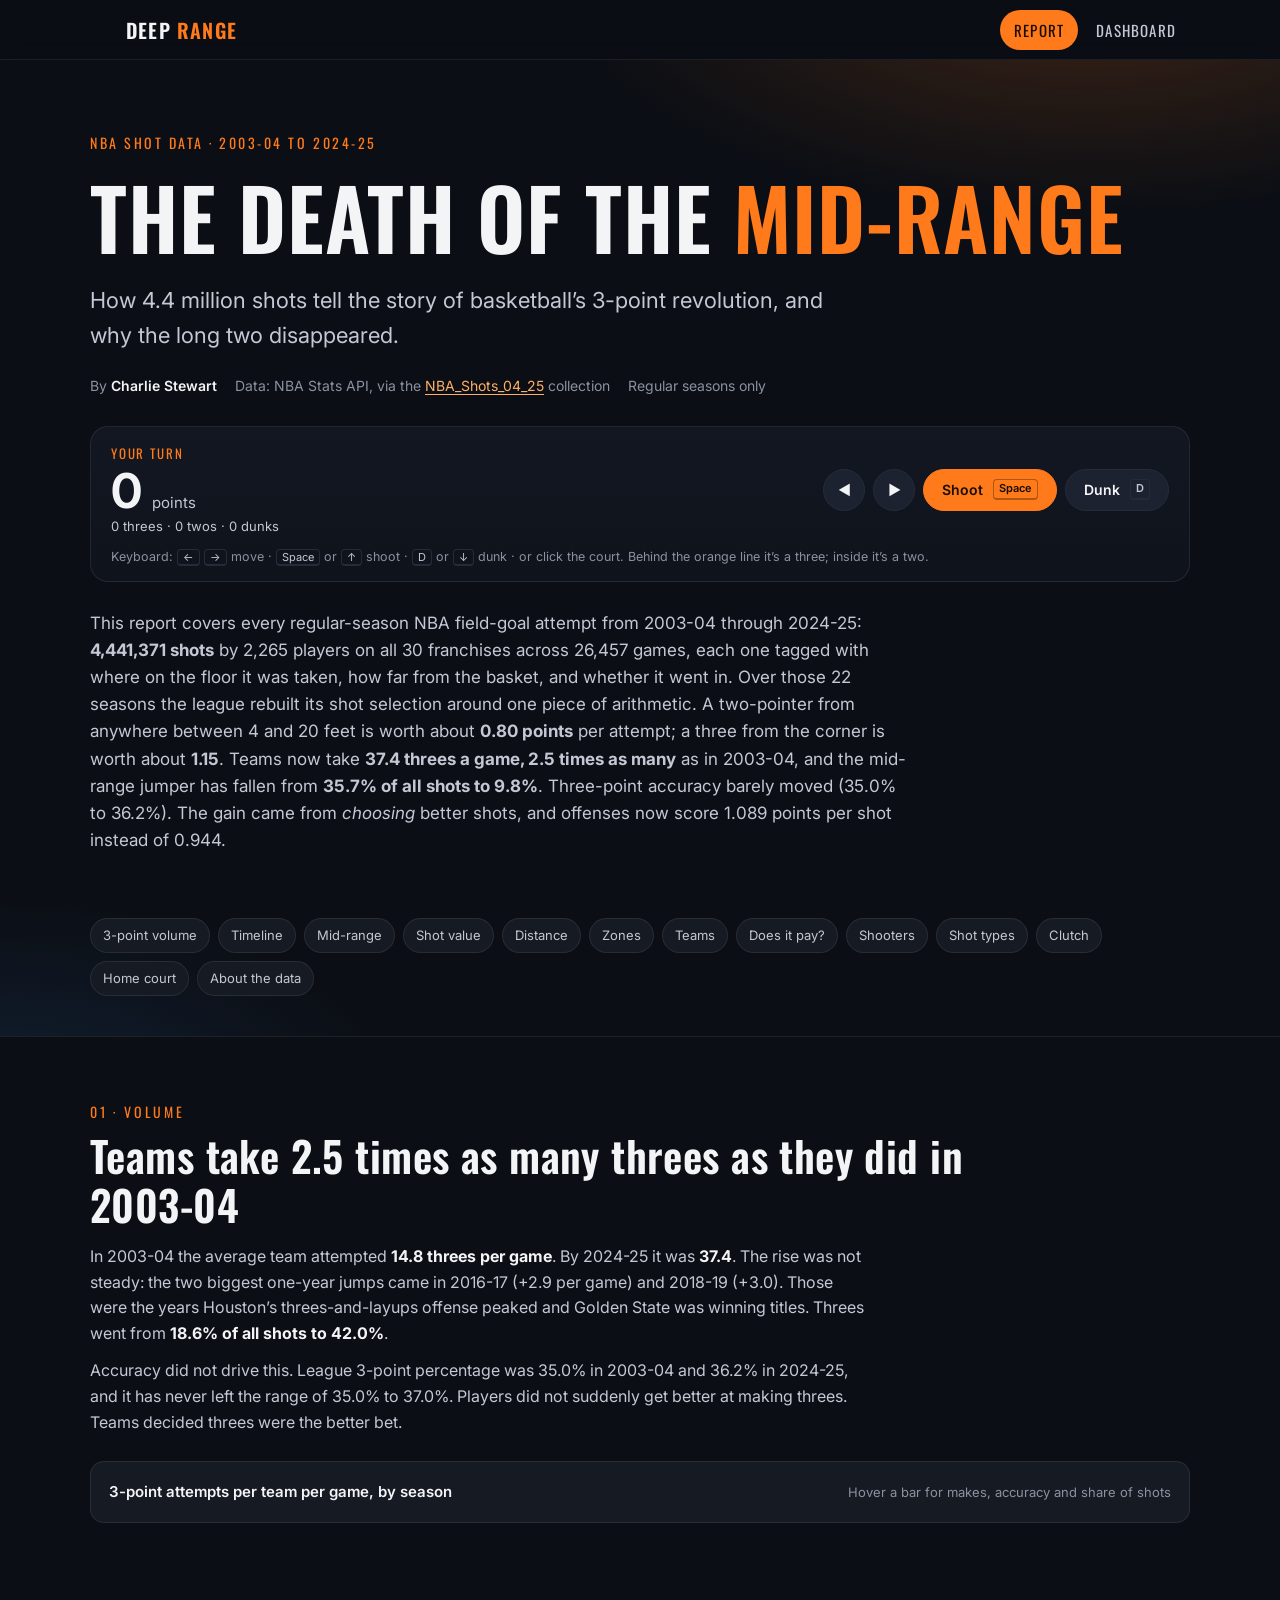
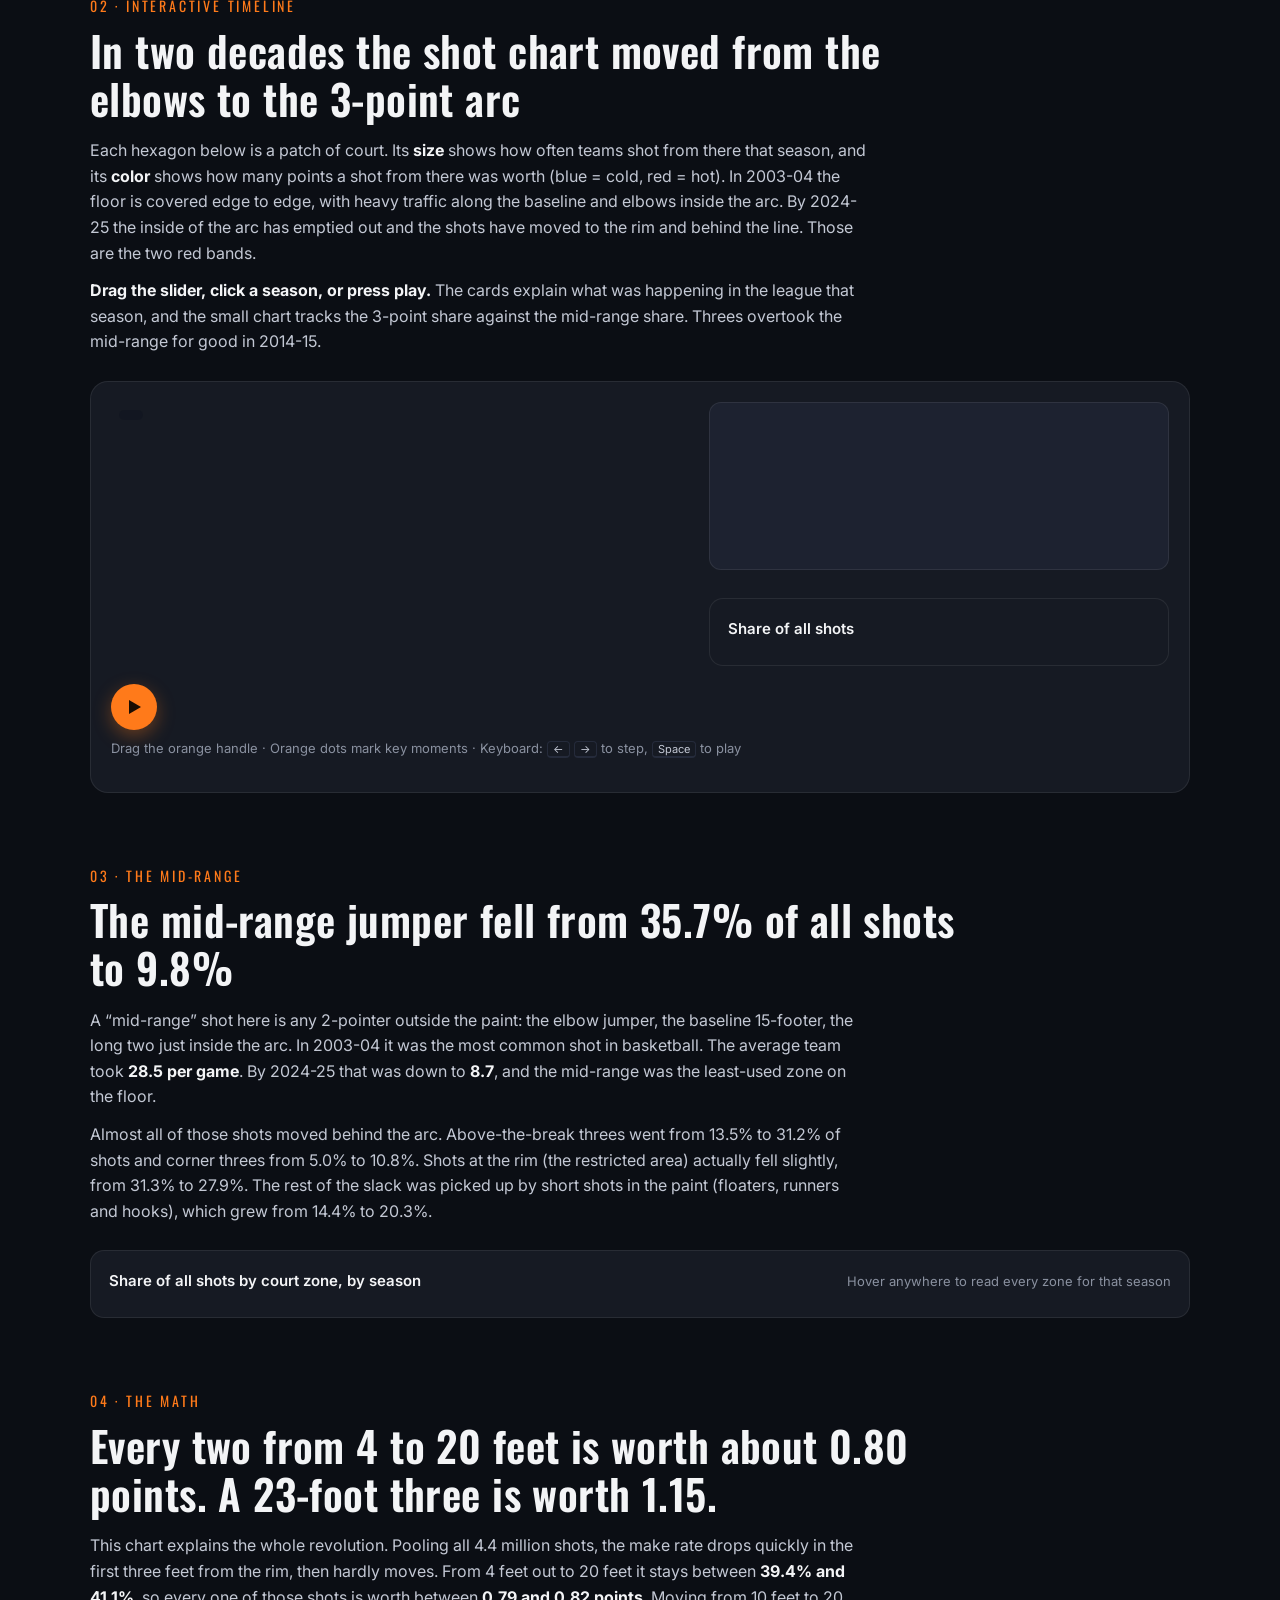
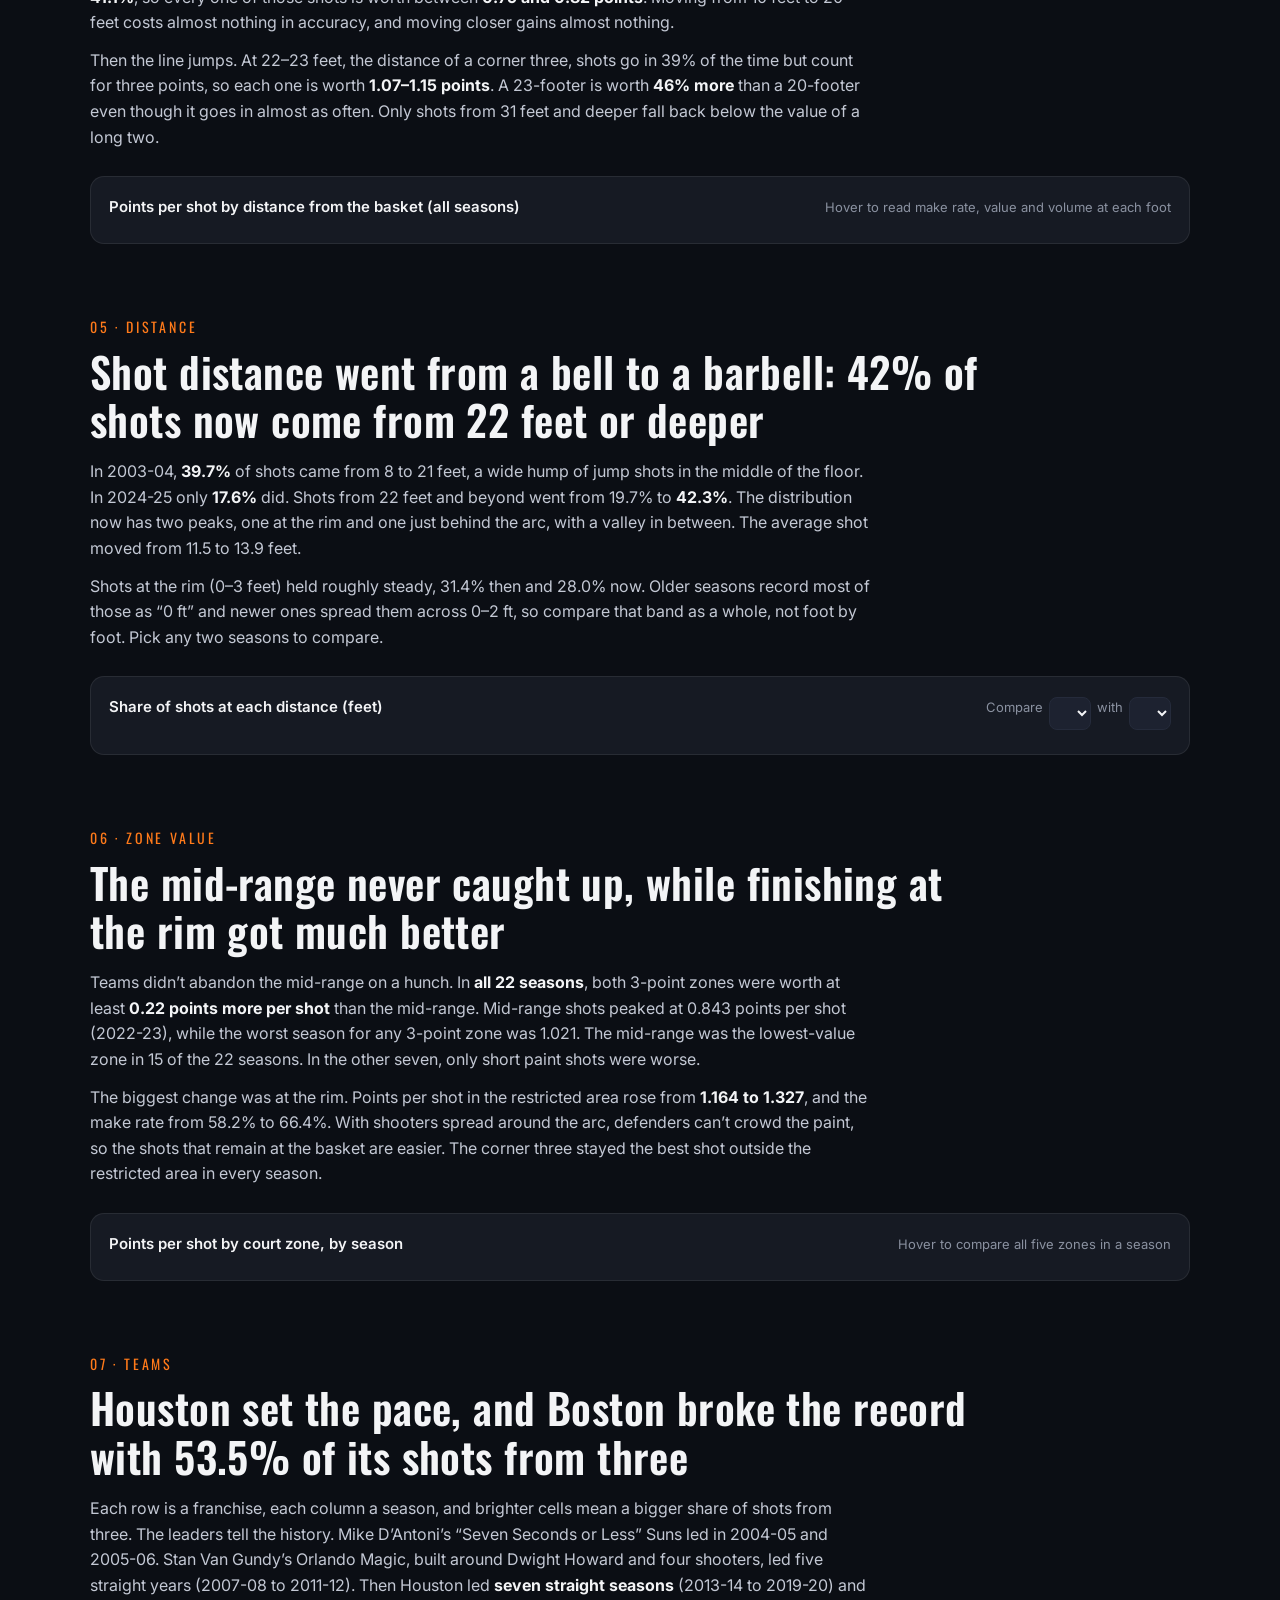
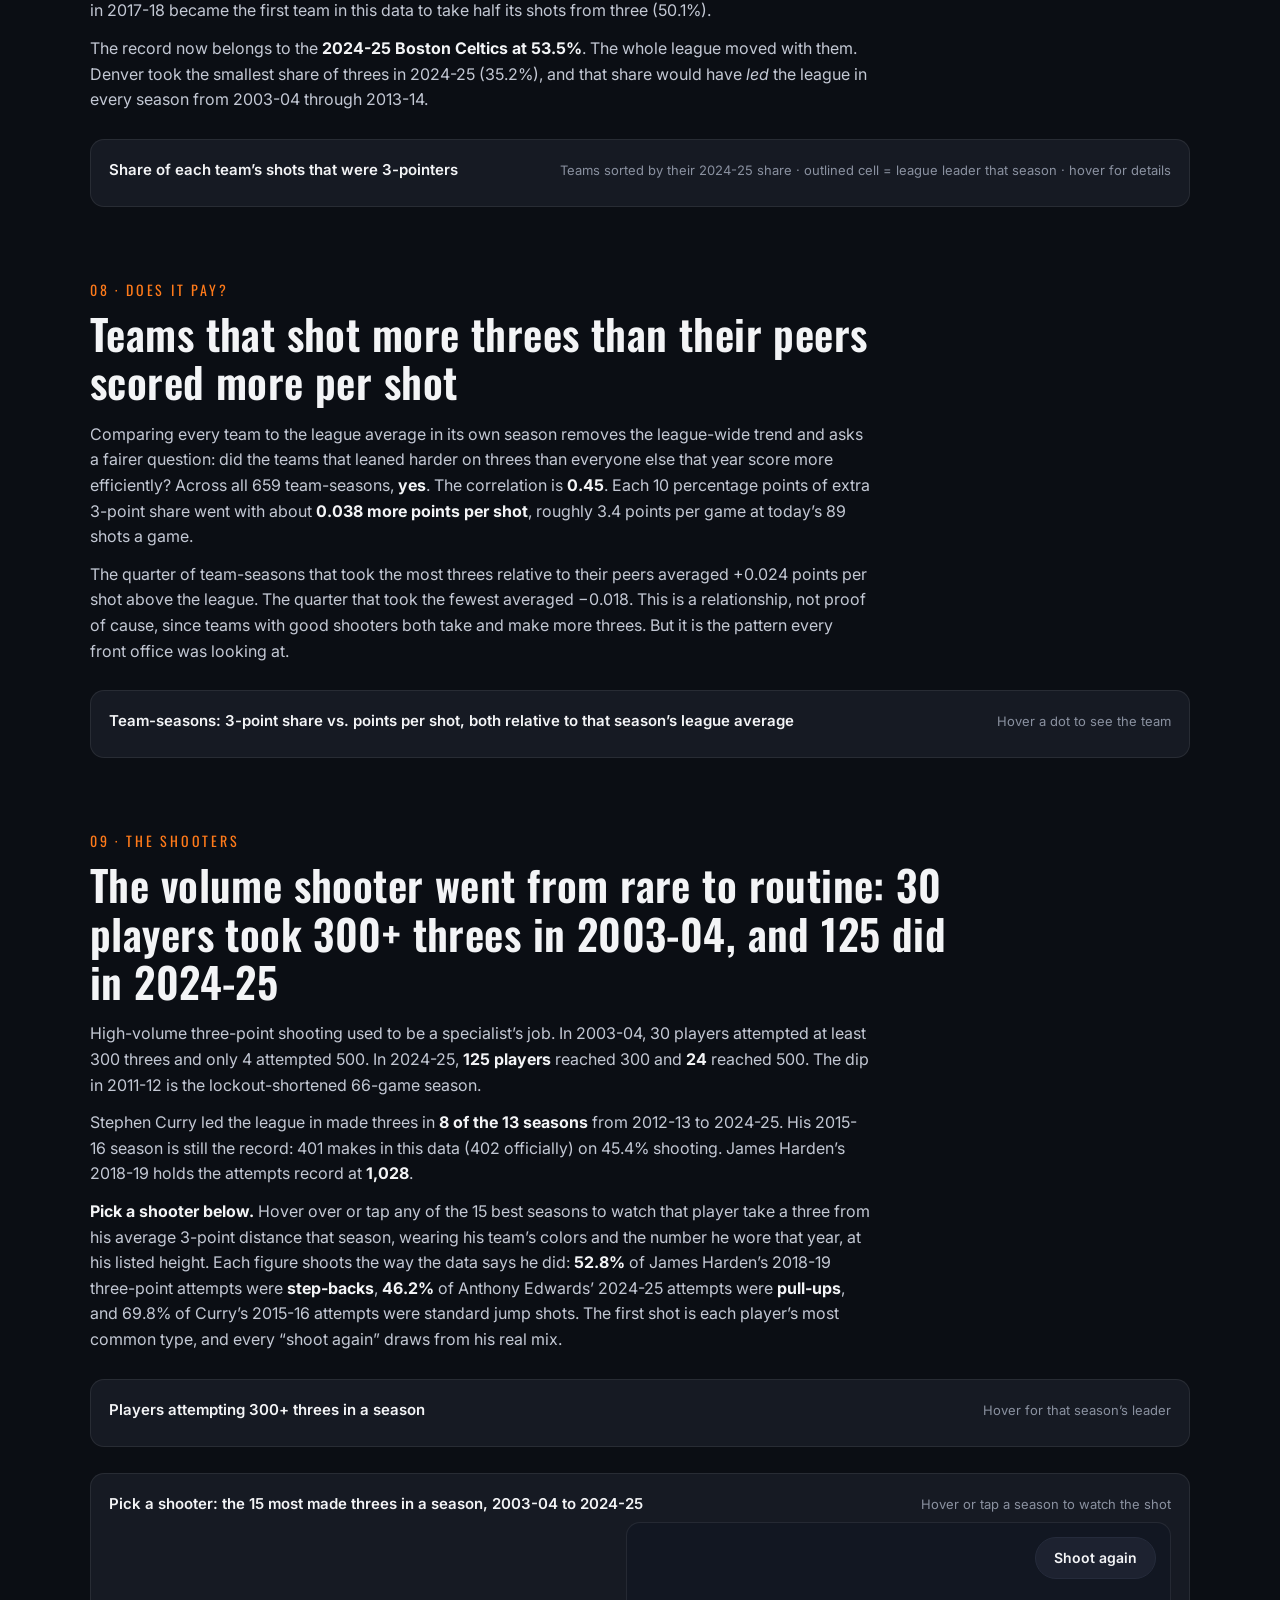
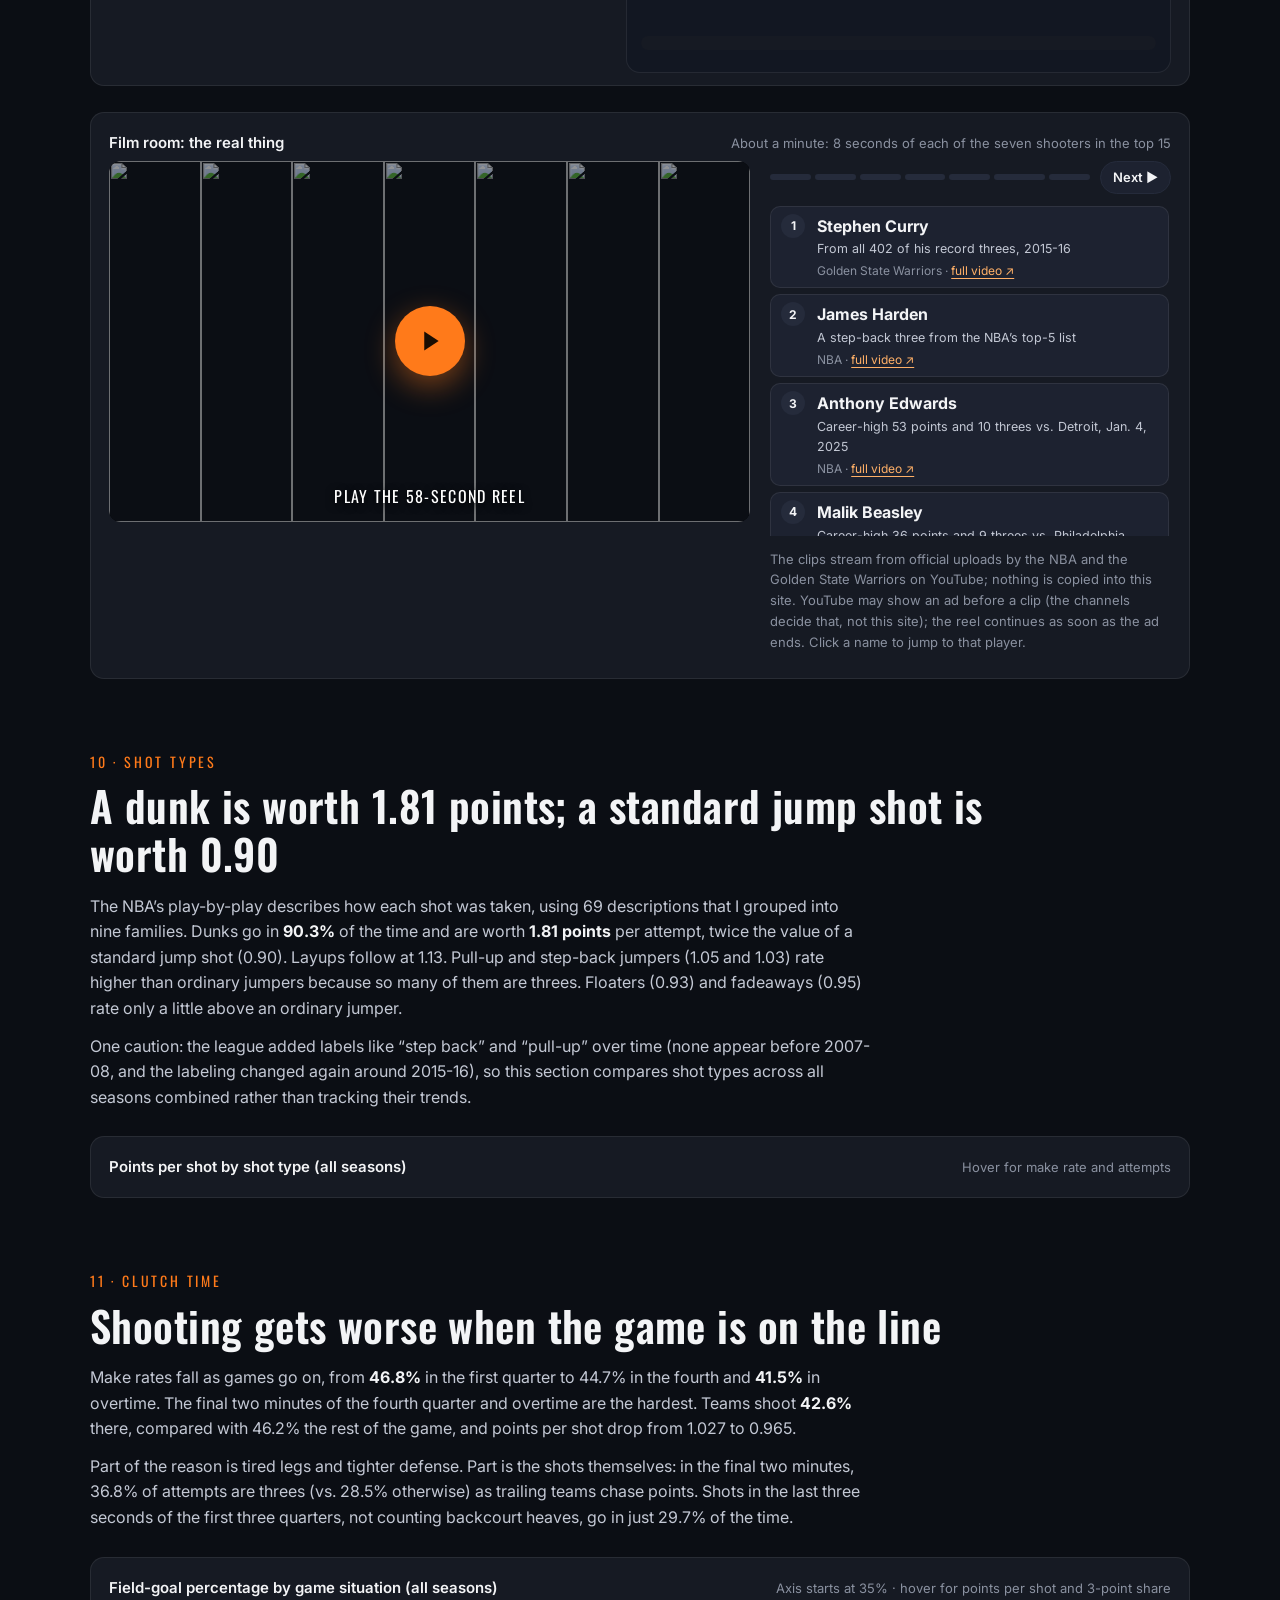
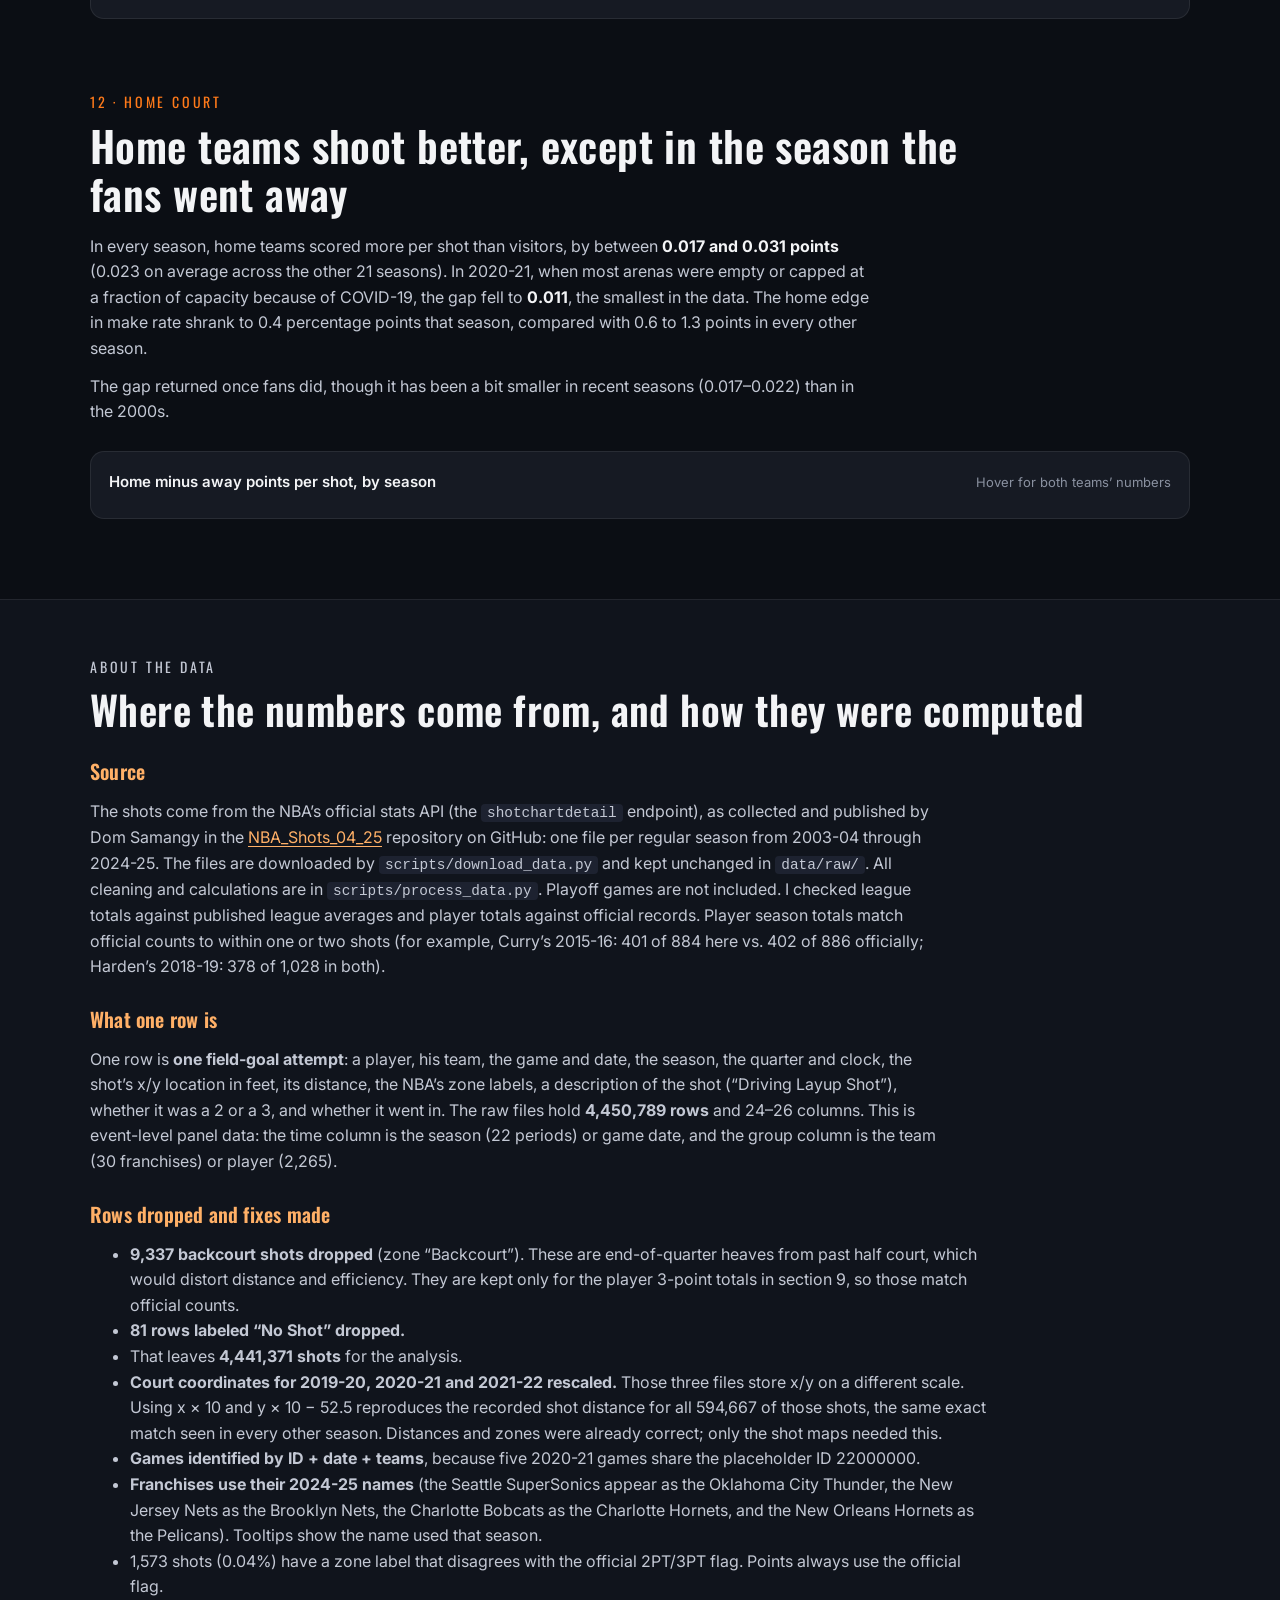
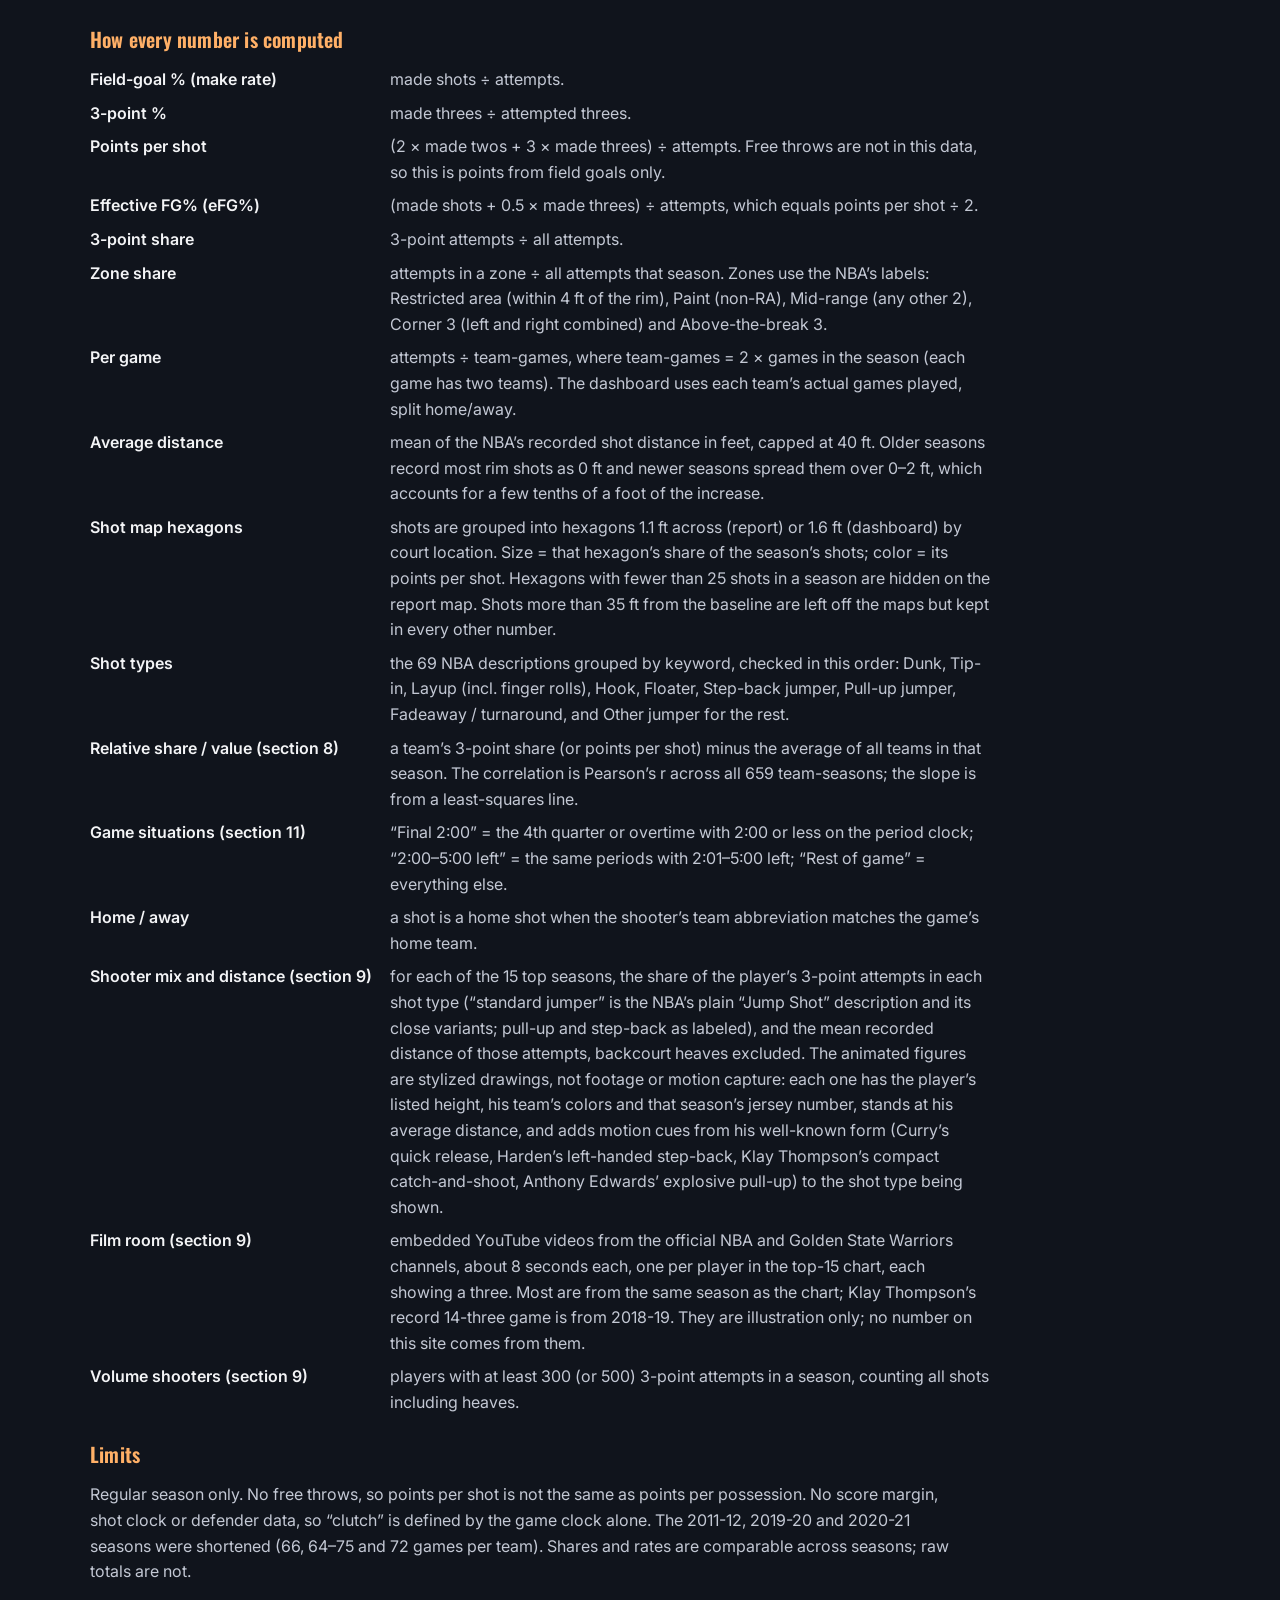
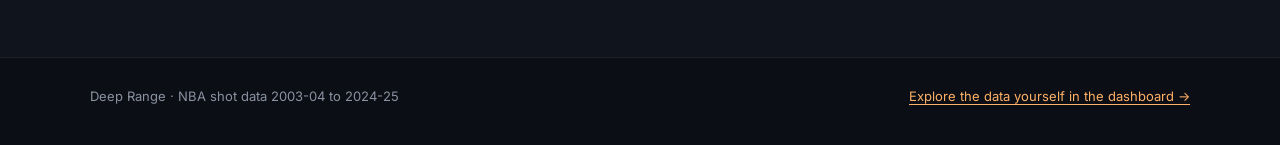
==== index.html @ c220c0b6 "Film room: real three-point clips for Paul George and Buddy Hield George: his game-winning three vs." ====
<!doctype html>
<html lang="en">
<head>
  <meta charset="utf-8">
  <meta name="viewport" content="width=device-width, initial-scale=1, viewport-fit=cover">
  <title>The Death of the Mid-Range · NBA Shot Data 2003–2025</title>
  <meta name="description" content="How 4.4 million NBA shots tell the story of the 3-point revolution and the disappearance of the mid-range jumper, 2003-04 to 2024-25.">
  <link rel="preconnect" href="https://fonts.googleapis.com">
  <link rel="preconnect" href="https://fonts.gstatic.com" crossorigin>
  <link href="https://fonts.googleapis.com/css2?family=Inter:wght@400;500;600;700&family=Oswald:wght@500;600&display=swap" rel="stylesheet">
  <link rel="icon" href="favicon.svg" type="image/svg+xml">
  <link rel="stylesheet" href="css/style.css?v=202610011712">
</head>
<body>

<nav class="nav" aria-label="Site">
  <div class="wrap">
    <a class="brand" href="index.html"><span class="brand-ball"></span><span class="brand-name">Deep <span>Range</span></span></a>
    <div class="nav-links">
      <a href="index.html" aria-current="page">Report</a>
      <a href="dashboard.html">Dashboard</a>
    </div>
  </div>
</nav>

<header class="hero">
  <div class="wrap">
    <p class="eyebrow">NBA shot data · 2003-04 to 2024-25</p>
    <h1>The death of the <em>mid-range</em></h1>
    <p class="dek">How 4.4 million shots tell the story of basketball’s 3-point revolution, and why the long two disappeared.</p>
    <div class="byline">
      <span>By <strong id="author">Charlie Stewart</strong></span>
      <span>Data: NBA Stats API, via the <a href="https://github.com/DomSamangy/NBA_Shots_04_25">NBA_Shots_04_25</a> collection</span>
      <span>Regular seasons only</span>
    </div>

    <div class="shootaround" id="shootaround">
      <div class="sa-bar">
        <div class="sa-score">
          <p class="sa-tag">Your turn</p>
          <div class="sa-count"><span id="sa-pts">0</span><small>points</small></div>
          <div class="sa-split" id="sa-split">0 threes · 0 twos · 0 dunks</div>
        </div>
        <div class="sa-where" aria-live="polite">
          <div class="sa-dist" id="sa-dist"></div>
          <div class="sa-odds" id="sa-odds"></div>
        </div>
        <div class="sa-controls">
          <button class="btn icon" id="sa-left" type="button" aria-label="Move away from the basket">&#9664;</button>
          <button class="btn icon" id="sa-right" type="button" aria-label="Move toward the basket">&#9654;</button>
          <button class="btn primary" id="sa-shoot" type="button">Shoot <span class="kbd">Space</span></button>
          <button class="btn" id="sa-dunk" type="button">Dunk <span class="kbd">D</span></button>
        </div>
      </div>
      <div class="sa-court" id="sa-court" role="button" tabindex="0" aria-label="Basketball court. Click to shoot. Arrow keys move the player, Space shoots, D dunks."></div>
      <p class="sa-hint">Keyboard: <span class="kbd">&larr;</span> <span class="kbd">&rarr;</span> move · <span class="kbd">Space</span> or <span class="kbd">&uarr;</span> shoot · <span class="kbd">D</span> or <span class="kbd">&darr;</span> dunk · or click the court. Behind the orange line it’s a three; inside it’s a two.</p>
    </div>

    <p class="summary">
      This report covers every regular-season NBA field-goal attempt from 2003-04 through 2024-25:
      <strong>4,441,371 shots</strong> by 2,265 players on all 30 franchises across 26,457 games, each one tagged with where on the floor
      it was taken, how far from the basket, and whether it went in. Over those 22 seasons the league rebuilt its shot selection around one
      piece of arithmetic. A two-pointer from anywhere between 4 and 20 feet is worth about <strong>0.80 points</strong> per attempt; a three from
      the corner is worth about <strong>1.15</strong>. Teams now take <strong>37.4 threes a game, 2.5 times as many</strong> as in 2003-04, and the
      mid-range jumper has fallen from <strong>35.7% of all shots to 9.8%</strong>. Three-point accuracy barely moved (35.0% to 36.2%).
      The gain came from <em>choosing</em> better shots, and offenses now score 1.089 points per shot instead of 0.944.
    </p>

    <div class="tiles" id="tiles" aria-label="Headline numbers"></div>

    <nav class="toc" aria-label="Sections">
      <a href="#s1">3-point volume</a><a href="#s2">Timeline</a><a href="#s3">Mid-range</a><a href="#s4">Shot value</a>
      <a href="#s5">Distance</a><a href="#s6">Zones</a><a href="#s7">Teams</a><a href="#s8">Does it pay?</a>
      <a href="#s9">Shooters</a><a href="#s10">Shot types</a><a href="#s11">Clutch</a><a href="#s12">Home court</a><a href="#data">About the data</a>
    </nav>
  </div>
</header>

<main>
  <!-- 1 ------------------------------------------------------------------>
  <section class="section" id="s1">
    <div class="wrap">
      <p class="section-num">01 · Volume</p>
      <h2>Teams take 2.5 times as many threes as they did in 2003-04</h2>
      <p class="lede">
        In 2003-04 the average team attempted <strong>14.8 threes per game</strong>. By 2024-25 it was <strong>37.4</strong>.
        The rise was not steady: the two biggest one-year jumps came in 2016-17 (+2.9 per game) and 2018-19 (+3.0). Those were the
        years Houston’s threes-and-layups offense peaked and Golden State was winning titles. Threes went from
        <strong>18.6% of all shots to 42.0%</strong>.
      </p>
      <p class="lede">
        Accuracy did not drive this. League 3-point percentage was 35.0% in 2003-04 and 36.2% in 2024-25, and it has never left the range of
        35.0% to 37.0%. Players did not suddenly get better at making threes. Teams decided threes were the better bet.
      </p>
      <div class="card">
        <div class="card-head"><span class="card-title">3-point attempts per team per game, by season</span><span class="card-sub">Hover a bar for makes, accuracy and share of shots</span></div>
        <div class="chart" id="c-volume"></div>
        <div id="t-volume"></div>
      </div>
    </div>
  </section>

  <!-- 2 ------------------------------------------------------------------>
  <section class="section" id="s2">
    <div class="wrap">
      <p class="section-num">02 · Interactive timeline</p>
      <h2>In two decades the shot chart moved from the elbows to the 3-point arc</h2>
      <p class="lede">
        Each hexagon below is a patch of court. Its <strong>size</strong> shows how often teams shot from there that season, and its
        <strong>color</strong> shows how many points a shot from there was worth (blue = cold, red = hot). In 2003-04 the floor is covered
        edge to edge, with heavy traffic along the baseline and elbows inside the arc. By 2024-25 the inside of the arc has emptied out
        and the shots have moved to the rim and behind the line. Those are the two red bands.
      </p>
      <p class="lede">
        <strong>Drag the slider, click a season, or press play.</strong> The cards explain what was happening in the league that season,
        and the small chart tracks the 3-point share against the mid-range share. Threes overtook the mid-range for good in 2014-15.
      </p>

      <div class="timeline" id="timeline">
        <div class="tl-top">
          <div class="tl-court">
            <div class="tl-season-big" id="tl-season"></div>
            <div id="tl-court"></div>
            <div class="legend" id="tl-legend"></div>
          </div>
          <div class="tl-story">
            <div class="tl-card" id="tl-card" aria-live="polite"></div>
            <div class="tl-stats" id="tl-stats"></div>
            <div class="card" style="margin-top:0">
              <div class="card-head"><span class="card-title">Share of all shots</span></div>
              <div class="legend" id="tl-mini-legend"></div>
              <div class="chart" id="tl-mini"></div>
            </div>
          </div>
        </div>
        <div class="tl-controls">
          <button class="play-btn" id="tl-play" aria-label="Play timeline">
            <svg width="18" height="18" viewBox="0 0 18 18" aria-hidden="true"><path id="tl-play-icon" d="M4 2l12 7-12 7z" fill="currentColor"/></svg>
          </button>
          <div class="tl-track" id="tl-track" role="slider" tabindex="0" aria-label="Season" aria-valuemin="0" aria-valuemax="21"></div>
        </div>
        <p class="tl-hint">Drag the orange handle · Orange dots mark key moments · Keyboard: <span class="kbd">←</span> <span class="kbd">→</span> to step, <span class="kbd">Space</span> to play</p>
        <div id="t-timeline"></div>
      </div>
    </div>
  </section>

  <!-- 3 ------------------------------------------------------------------>
  <section class="section" id="s3">
    <div class="wrap">
      <p class="section-num">03 · The mid-range</p>
      <h2>The mid-range jumper fell from 35.7% of all shots to 9.8%</h2>
      <p class="lede">
        A “mid-range” shot here is any 2-pointer outside the paint: the elbow jumper, the baseline 15-footer, the long two just inside the arc.
        In 2003-04 it was the most common shot in basketball. The average team took <strong>28.5 per game</strong>. By 2024-25 that was
        down to <strong>8.7</strong>, and the mid-range was the least-used zone on the floor.
      </p>
      <p class="lede">
        Almost all of those shots moved behind the arc. Above-the-break threes went from 13.5% to 31.2% of shots and corner threes from
        5.0% to 10.8%. Shots at the rim (the restricted area) actually fell slightly, from 31.3% to 27.9%. The rest of the slack was picked
        up by short shots in the paint (floaters, runners and hooks), which grew from 14.4% to 20.3%.
      </p>
      <div class="card">
        <div class="card-head"><span class="card-title">Share of all shots by court zone, by season</span><span class="card-sub">Hover anywhere to read every zone for that season</span></div>
        <div class="legend" id="l-zones"></div>
        <div class="chart" id="c-zones"></div>
        <div id="t-zones"></div>
      </div>
    </div>
  </section>

  <!-- 4 ------------------------------------------------------------------>
  <section class="section" id="s4">
    <div class="wrap">
      <p class="section-num">04 · The math</p>
      <h2>Every two from 4 to 20 feet is worth about 0.80 points. A 23-foot three is worth 1.15.</h2>
      <p class="lede">
        This chart explains the whole revolution. Pooling all 4.4 million shots, the make rate drops quickly in the first three feet from the rim,
        then hardly moves. From 4 feet out to 20 feet it stays between <strong>39.4% and 41.1%</strong>, so every one of those shots is
        worth between <strong>0.79 and 0.82 points</strong>. Moving from 10 feet to 20 feet costs almost nothing in accuracy, and moving
        closer gains almost nothing.
      </p>
      <p class="lede">
        Then the line jumps. At 22–23 feet, the distance of a corner three, shots go in 39% of the time but count for three points, so
        each one is worth <strong>1.07–1.15 points</strong>. A 23-footer is worth <strong>46% more</strong> than a 20-footer even though it goes
        in almost as often. Only shots from 31 feet and deeper fall back below the value of a long two.
      </p>
      <div class="card">
        <div class="card-head"><span class="card-title">Points per shot by distance from the basket (all seasons)</span><span class="card-sub">Hover to read make rate, value and volume at each foot</span></div>
        <div class="legend" id="l-dist"></div>
        <div class="chart" id="c-dist"></div>
        <div id="t-dist"></div>
      </div>
    </div>
  </section>

  <!-- 5 ------------------------------------------------------------------>
  <section class="section" id="s5">
    <div class="wrap">
      <p class="section-num">05 · Distance</p>
      <h2>Shot distance went from a bell to a barbell: 42% of shots now come from 22 feet or deeper</h2>
      <p class="lede">
        In 2003-04, <strong>39.7%</strong> of shots came from 8 to 21 feet, a wide hump of jump shots in the middle of the floor. In 2024-25
        only <strong>17.6%</strong> did. Shots from 22 feet and beyond went from 19.7% to <strong>42.3%</strong>. The distribution now has
        two peaks, one at the rim and one just behind the arc, with a valley in between. The average shot moved from 11.5 to 13.9 feet.
      </p>
      <p class="lede">
        Shots at the rim (0–3 feet) held roughly steady, 31.4% then and 28.0% now. Older seasons record most of those as “0 ft”
        and newer ones spread them across 0–2 ft, so compare that band as a whole, not foot by foot. Pick any two seasons to compare.
      </p>
      <div class="card">
        <div class="card-head">
          <span class="card-title">Share of shots at each distance (feet)</span>
          <span class="chips">
            <label class="card-sub" for="h-a">Compare</label>
            <select class="select" id="h-a" aria-label="First season"></select>
            <label class="card-sub" for="h-b">with</label>
            <select class="select" id="h-b" aria-label="Second season"></select>
          </span>
        </div>
        <div class="legend" id="l-hist"></div>
        <div class="chart" id="c-hist"></div>
        <div id="t-hist"></div>
      </div>
    </div>
  </section>

  <!-- 6 ------------------------------------------------------------------>
  <section class="section" id="s6">
    <div class="wrap">
      <p class="section-num">06 · Zone value</p>
      <h2>The mid-range never caught up, while finishing at the rim got much better</h2>
      <p class="lede">
        Teams didn’t abandon the mid-range on a hunch. In <strong>all 22 seasons</strong>, both 3-point zones were worth at least
        <strong>0.22 points more per shot</strong> than the mid-range. Mid-range shots peaked at 0.843 points per shot (2022-23), while
        the worst season for any 3-point zone was 1.021. The mid-range was the lowest-value zone in 15 of the 22 seasons. In the other
        seven, only short paint shots were worse.
      </p>
      <p class="lede">
        The biggest change was at the rim. Points per shot in the restricted area rose from <strong>1.164 to 1.327</strong>, and the make
        rate from 58.2% to 66.4%. With shooters spread around the arc, defenders can’t crowd the paint, so the shots that remain at the
        basket are easier. The corner three stayed the best shot outside the restricted area in every season.
      </p>
      <div class="card">
        <div class="card-head"><span class="card-title">Points per shot by court zone, by season</span><span class="card-sub">Hover to compare all five zones in a season</span></div>
        <div class="legend" id="l-zpps"></div>
        <div class="chart" id="c-zpps"></div>
        <div id="t-zpps"></div>
      </div>
    </div>
  </section>

  <!-- 7 ------------------------------------------------------------------>
  <section class="section" id="s7">
    <div class="wrap">
      <p class="section-num">07 · Teams</p>
      <h2>Houston set the pace, and Boston broke the record with 53.5% of its shots from three</h2>
      <p class="lede">
        Each row is a franchise, each column a season, and brighter cells mean a bigger share of shots from three. The leaders tell the history.
        Mike D’Antoni’s “Seven Seconds or Less” Suns led in 2004-05 and 2005-06. Stan Van Gundy’s Orlando Magic, built around Dwight Howard
        and four shooters, led five straight years (2007-08 to 2011-12). Then Houston led <strong>seven straight seasons</strong> (2013-14 to
        2019-20) and in 2017-18 became the first team in this data to take half its shots from three (50.1%).
      </p>
      <p class="lede">
        The record now belongs to the <strong>2024-25 Boston Celtics at 53.5%</strong>. The whole league moved with them. Denver took the
        smallest share of threes in 2024-25 (35.2%), and that share would have <em>led</em> the league in every season from 2003-04 through 2013-14.
      </p>
      <div class="card">
        <div class="card-head"><span class="card-title">Share of each team’s shots that were 3-pointers</span><span class="card-sub">Teams sorted by their 2024-25 share · outlined cell = league leader that season · hover for details</span></div>
        <div class="legend" id="l-heat"></div>
        <div class="chart" id="c-heat"></div>
        <div id="t-heat"></div>
      </div>
    </div>
  </section>

  <!-- 8 ------------------------------------------------------------------>
  <section class="section" id="s8">
    <div class="wrap">
      <p class="section-num">08 · Does it pay?</p>
      <h2>Teams that shot more threes than their peers scored more per shot</h2>
      <p class="lede">
        Comparing every team to the league average in its own season removes the league-wide trend and asks a fairer question: did the
        teams that leaned harder on threes than everyone else that year score more efficiently? Across all 659 team-seasons,
        <strong>yes</strong>. The correlation is <strong>0.45</strong>. Each 10 percentage points of extra 3-point share went with about
        <strong>0.038 more points per shot</strong>, roughly 3.4 points per game at today’s 89 shots a game.
      </p>
      <p class="lede">
        The quarter of team-seasons that took the most threes relative to their peers averaged +0.024 points per shot above the league. The
        quarter that took the fewest averaged −0.018. This is a relationship, not proof of cause, since teams with good shooters both take
        and make more threes. But it is the pattern every front office was looking at.
      </p>
      <div class="card">
        <div class="card-head"><span class="card-title">Team-seasons: 3-point share vs. points per shot, both relative to that season’s league average</span><span class="card-sub">Hover a dot to see the team</span></div>
        <div class="legend" id="l-scatter"></div>
        <div class="chart" id="c-scatter"></div>
        <div id="t-scatter"></div>
      </div>
    </div>
  </section>

  <!-- 9 ------------------------------------------------------------------>
  <section class="section" id="s9">
    <div class="wrap">
      <p class="section-num">09 · The shooters</p>
      <h2>The volume shooter went from rare to routine: 30 players took 300+ threes in 2003-04, and 125 did in 2024-25</h2>
      <p class="lede">
        High-volume three-point shooting used to be a specialist’s job. In 2003-04, 30 players attempted at least 300 threes and only
        4 attempted 500. In 2024-25, <strong>125 players</strong> reached 300 and <strong>24</strong> reached 500. The dip in 2011-12 is the
        lockout-shortened 66-game season.
      </p>
      <p class="lede">
        Stephen Curry led the league in made threes in <strong>8 of the 13 seasons</strong> from 2012-13 to 2024-25. His 2015-16 season is still
        the record: 401 makes in this data (402 officially) on 45.4% shooting. James Harden’s 2018-19 holds the attempts record at
        <strong>1,028</strong>.
      </p>
      <p class="lede">
        <strong>Pick a shooter below.</strong> Hover over or tap any of the 15 best seasons to watch that player take a three from his
        average 3-point distance that season, wearing his team’s colors and the number he wore that year, at his listed height. Each
        figure shoots the way the data says he did: <strong>52.8%</strong> of James Harden’s
        2018-19 three-point attempts were <strong>step-backs</strong>, <strong>46.2%</strong> of Anthony Edwards’ 2024-25 attempts were
        <strong>pull-ups</strong>, and 69.8% of Curry’s 2015-16 attempts were standard jump shots. The first shot is each player’s most common
        type, and every “shoot again” draws from his real mix.
      </p>
      <div class="card">
        <div class="card-head"><span class="card-title">Players attempting 300+ threes in a season</span><span class="card-sub">Hover for that season’s leader</span></div>
        <div class="legend" id="l-vol"></div>
        <div class="chart" id="c-vol"></div>
        <div id="t-vol"></div>
      </div>
      <div class="card">
        <div class="card-head"><span class="card-title">Pick a shooter: the 15 most made threes in a season, 2003-04 to 2024-25</span><span class="card-sub">Hover or tap a season to watch the shot</span></div>
        <div class="shooter-grid">
          <div class="chart" id="c-top"></div>
          <div class="stage">
            <div class="stage-head">
              <div class="jersey-card" id="st-jersey" aria-hidden="true"></div>
              <div class="stage-id">
                <div class="stage-name" id="st-name"></div>
                <div class="stage-sub" id="st-sub"></div>
                <div class="stage-cue" id="st-cue"></div>
              </div>
              <button class="btn" id="st-again" type="button">Shoot again</button>
            </div>
            <div class="stage-court" id="st-court" role="button" tabindex="0" aria-label="Shoot again"></div>
            <div class="stage-stats" id="st-stats"></div>
            <div class="stage-mix">
              <div class="stage-shot" id="st-shot" aria-live="polite"></div>
              <div class="mixbar" id="st-mix"></div>
              <div class="legend" id="st-mix-legend"></div>
            </div>
          </div>
        </div>
        <div id="t-top"></div>
      </div>
      <div class="card film">
        <div class="card-head"><span class="card-title">Film room: the real thing</span><span class="card-sub">About a minute: 8 seconds of each of the seven shooters in the top 15</span></div>
        <div class="film-grid">
          <div class="film-frame" id="film-frame">
            <button class="film-start" id="film-start" type="button" aria-label="Play the 30-second reel"></button>
            <button class="btn film-replay" id="film-replay" type="button">↻ Replay the reel</button>
          </div>
          <div class="film-side">
            <div class="film-top"><div class="film-bars" id="film-bars" aria-hidden="true"></div><button class="btn film-next" id="film-next" type="button">Next ▶</button></div>
            <ol class="film-list" id="film-list"></ol>
            <p class="card-sub">The clips stream from official uploads by the NBA and the Golden State Warriors on YouTube; nothing is
              copied into this site. YouTube may show an ad before a clip (the channels decide that, not this site); the reel continues as soon as the ad ends. Click a name to jump to that player.</p>
          </div>
        </div>
      </div>
    </div>
  </section>

  <!-- 10 ------------------------------------------------------------------>
  <section class="section" id="s10">
    <div class="wrap">
      <p class="section-num">10 · Shot types</p>
      <h2>A dunk is worth 1.81 points; a standard jump shot is worth 0.90</h2>
      <p class="lede">
        The NBA’s play-by-play describes how each shot was taken, using 69 descriptions that I grouped into nine families. Dunks go in
        <strong>90.3%</strong> of the time and are worth <strong>1.81 points</strong> per attempt, twice the value of a standard jump shot
        (0.90). Layups follow at 1.13. Pull-up and step-back jumpers (1.05 and 1.03) rate higher than ordinary jumpers because so many of them
        are threes. Floaters (0.93) and fadeaways (0.95) rate only a little above an ordinary jumper.
      </p>
      <p class="lede">
        One caution: the league added labels like “step back” and “pull-up” over time (none appear before 2007-08, and the labeling changed
        again around 2015-16), so this section compares shot types across all seasons combined rather than tracking their trends.
      </p>
      <div class="card">
        <div class="card-head"><span class="card-title">Points per shot by shot type (all seasons)</span><span class="card-sub">Hover for make rate and attempts</span></div>
        <div class="chart" id="c-action"></div>
        <div id="t-action"></div>
      </div>
    </div>
  </section>

  <!-- 11 ------------------------------------------------------------------>
  <section class="section" id="s11">
    <div class="wrap">
      <p class="section-num">11 · Clutch time</p>
      <h2>Shooting gets worse when the game is on the line</h2>
      <p class="lede">
        Make rates fall as games go on, from <strong>46.8%</strong> in the first quarter to 44.7% in the fourth and <strong>41.5%</strong> in
        overtime. The final two minutes of the fourth quarter and overtime are the hardest. Teams shoot <strong>42.6%</strong> there,
        compared with 46.2% the rest of the game, and points per shot drop from 1.027 to 0.965.
      </p>
      <p class="lede">
        Part of the reason is tired legs and tighter defense. Part is the shots themselves: in the final two minutes, 36.8% of attempts are
        threes (vs. 28.5% otherwise) as trailing teams chase points. Shots in the last three seconds of the first three quarters, not counting
        backcourt heaves, go in just 29.7% of the time.
      </p>
      <div class="card">
        <div class="card-head"><span class="card-title">Field-goal percentage by game situation (all seasons)</span><span class="card-sub">Axis starts at 35% · hover for points per shot and 3-point share</span></div>
        <div class="chart" id="c-clutch"></div>
        <div id="t-clutch"></div>
      </div>
    </div>
  </section>

  <!-- 12 ------------------------------------------------------------------>
  <section class="section" id="s12">
    <div class="wrap">
      <p class="section-num">12 · Home court</p>
      <h2>Home teams shoot better, except in the season the fans went away</h2>
      <p class="lede">
        In every season, home teams scored more per shot than visitors, by between <strong>0.017 and 0.031 points</strong> (0.023 on average
        across the other 21 seasons). In 2020-21, when most arenas were empty or capped at a fraction of capacity because of COVID-19,
        the gap fell to <strong>0.011</strong>, the smallest in the data. The home edge in make rate shrank to 0.4 percentage points that
        season, compared with 0.6 to 1.3 points in every other season.
      </p>
      <p class="lede">
        The gap returned once fans did, though it has been a bit smaller in recent seasons (0.017–0.022) than in the 2000s.
      </p>
      <div class="card">
        <div class="card-head"><span class="card-title">Home minus away points per shot, by season</span><span class="card-sub">Hover for both teams’ numbers</span></div>
        <div class="legend" id="l-home"></div>
        <div class="chart" id="c-home"></div>
        <div id="t-home"></div>
      </div>
    </div>
  </section>
</main>

<!-- data & methods ------------------------------------------------------------>
<section class="methods" id="data">
  <div class="wrap">
    <p class="section-num">About the data</p>
    <h2>Where the numbers come from, and how they were computed</h2>

    <h3>Source</h3>
    <p>
      The shots come from the NBA’s official stats API (the <code>shotchartdetail</code> endpoint), as collected and published by
      Dom Samangy in the <a href="https://github.com/DomSamangy/NBA_Shots_04_25">NBA_Shots_04_25</a> repository on GitHub: one file per
      regular season from 2003-04 through 2024-25. The files are downloaded by <code>scripts/download_data.py</code> and kept unchanged in
      <code>data/raw/</code>. All cleaning and calculations are in <code>scripts/process_data.py</code>. Playoff games are not included.
      I checked league totals against published league averages and player totals against official records. Player season totals
      match official counts to within one or two shots (for example, Curry’s 2015-16: 401 of 884 here vs. 402 of 886 officially;
      Harden’s 2018-19: 378 of 1,028 in both).
    </p>

    <h3>What one row is</h3>
    <p>
      One row is <strong>one field-goal attempt</strong>: a player, his team, the game and date, the season, the quarter and clock,
      the shot’s x/y location in feet, its distance, the NBA’s zone labels, a description of the shot (“Driving Layup Shot”), whether
      it was a 2 or a 3, and whether it went in. The raw files hold <strong>4,450,789 rows</strong> and 24–26 columns. This is event-level
      panel data: the time column is the season (22 periods) or game date, and the group column is the team (30 franchises) or player
      (2,265).
    </p>

    <h3>Rows dropped and fixes made</h3>
    <ul>
      <li><strong>9,337 backcourt shots dropped</strong> (zone “Backcourt”). These are end-of-quarter heaves from past half court, which
        would distort distance and efficiency. They are kept only for the player 3-point totals in section 9, so those match official counts.</li>
      <li><strong>81 rows labeled “No Shot” dropped.</strong></li>
      <li>That leaves <strong>4,441,371 shots</strong> for the analysis.</li>
      <li><strong>Court coordinates for 2019-20, 2020-21 and 2021-22 rescaled.</strong> Those three files store x/y on a different scale. Using
        x × 10 and y × 10 − 52.5 reproduces the recorded shot distance for all 594,667 of those shots, the same exact match seen in every
        other season. Distances and zones were already correct; only the shot maps needed this.</li>
      <li><strong>Games identified by ID + date + teams</strong>, because five 2020-21 games share the placeholder ID 22000000.</li>
      <li><strong>Franchises use their 2024-25 names</strong> (the Seattle SuperSonics appear as the Oklahoma City Thunder, the New Jersey
        Nets as the Brooklyn Nets, the Charlotte Bobcats as the Charlotte Hornets, and the New Orleans Hornets as the Pelicans). Tooltips show
        the name used that season.</li>
      <li>1,573 shots (0.04%) have a zone label that disagrees with the official 2PT/3PT flag. Points always use the official flag.</li>
    </ul>

    <h3>How every number is computed</h3>
    <dl>
      <dt>Field-goal % (make rate)</dt><dd>made shots ÷ attempts.</dd>
      <dt>3-point %</dt><dd>made threes ÷ attempted threes.</dd>
      <dt>Points per shot</dt><dd>(2 × made twos + 3 × made threes) ÷ attempts. Free throws are not in this data, so this is points from field goals only.</dd>
      <dt>Effective FG% (eFG%)</dt><dd>(made shots + 0.5 × made threes) ÷ attempts, which equals points per shot ÷ 2.</dd>
      <dt>3-point share</dt><dd>3-point attempts ÷ all attempts.</dd>
      <dt>Zone share</dt><dd>attempts in a zone ÷ all attempts that season. Zones use the NBA’s labels: Restricted area (within 4 ft of the
        rim), Paint (non-RA), Mid-range (any other 2), Corner 3 (left and right combined) and Above-the-break 3.</dd>
      <dt>Per game</dt><dd>attempts ÷ team-games, where team-games = 2 × games in the season (each game has two teams). The dashboard uses each
        team’s actual games played, split home/away.</dd>
      <dt>Average distance</dt><dd>mean of the NBA’s recorded shot distance in feet, capped at 40 ft. Older seasons record most rim shots as 0 ft
        and newer seasons spread them over 0–2 ft, which accounts for a few tenths of a foot of the increase.</dd>
      <dt>Shot map hexagons</dt><dd>shots are grouped into hexagons 1.1 ft across (report) or 1.6 ft (dashboard) by court location. Size = that hexagon’s
        share of the season’s shots; color = its points per shot. Hexagons with fewer than 25 shots in a season are hidden on the report map.
        Shots more than 35 ft from the baseline are left off the maps but kept in every other number.</dd>
      <dt>Shot types</dt><dd>the 69 NBA descriptions grouped by keyword, checked in this order: Dunk, Tip-in, Layup (incl. finger rolls), Hook,
        Floater, Step-back jumper, Pull-up jumper, Fadeaway / turnaround, and Other jumper for the rest.</dd>
      <dt>Relative share / value (section 8)</dt><dd>a team’s 3-point share (or points per shot) minus the average of all teams in that season.
        The correlation is Pearson’s r across all 659 team-seasons; the slope is from a least-squares line.</dd>
      <dt>Game situations (section 11)</dt><dd>“Final 2:00” = the 4th quarter or overtime with 2:00 or less on the period clock;
        “2:00–5:00 left” = the same periods with 2:01–5:00 left; “Rest of game” = everything else.</dd>
      <dt>Home / away</dt><dd>a shot is a home shot when the shooter’s team abbreviation matches the game’s home team.</dd>
      <dt>Shooter mix and distance (section 9)</dt><dd>for each of the 15 top seasons, the share of the player’s 3-point attempts in each
        shot type (“standard jumper” is the NBA’s plain “Jump Shot” description and its close variants; pull-up and step-back as labeled),
        and the mean recorded distance of those attempts, backcourt heaves excluded. The animated figures are stylized drawings, not footage or
        motion capture: each one has the player’s listed height, his team’s colors and that season’s jersey number, stands at his average
        distance, and adds motion cues from his well-known form (Curry’s quick release, Harden’s left-handed step-back, Klay Thompson’s
        compact catch-and-shoot, Anthony Edwards’ explosive pull-up) to the shot type being shown.</dd>
      <dt>Film room (section 9)</dt><dd>embedded YouTube videos from the official NBA and Golden State Warriors channels, about 8 seconds each,
        one per player in the top-15 chart, each showing a three. Most are from the same season as the chart; Klay Thompson’s record 14-three
        game is from 2018-19. They are illustration only; no number on this site comes from them.</dd>
      <dt>Volume shooters (section 9)</dt><dd>players with at least 300 (or 500) 3-point attempts in a season, counting all shots including heaves.</dd>
    </dl>

    <h3>Limits</h3>
    <p>
      Regular season only. No free throws, so points per shot is not the same as points per possession. No score margin, shot clock or
      defender data, so “clutch” is defined by the game clock alone. The 2011-12, 2019-20 and 2020-21 seasons were shortened (66, 64–75 and 72 games
      per team). Shares and rates are comparable across seasons; raw totals are not.
    </p>
  </div>
</section>

<footer class="footer">
  <div class="wrap">
    <span>Deep Range · NBA shot data 2003-04 to 2024-25</span>
    <span><a href="dashboard.html">Explore the data yourself in the dashboard →</a></span>
  </div>
</footer>

<script src="https://cdnjs.cloudflare.com/ajax/libs/d3/7.9.0/d3.min.js"></script>
<script src="js/common.js?v=202610011712"></script>
<script src="js/shooter.js?v=202610011712"></script>
<script src="js/report.js?v=202610011712"></script>
<script src="js/film.js?v=202610011712"></script>
</body>
</html>
---- css/style.css ----
/* Shared look for index.html (report) and dashboard.html.
   Dark "arena at night" theme, basketball-orange accent.
   Headings: Oswald. Body, numbers, UI: Inter. */

:root {
  color-scheme: dark;
  --bg: #0b0e14;
  --bg-2: #10141c;
  --surface: #161a23;
  --surface-2: #1d2230;
  --surface-3: #252b3b;
  --line: #262c3a;          /* gridlines, hairlines */
  --axis: #3a4152;          /* baselines */
  --border: rgba(255, 255, 255, 0.08);
  --text: #f3f4f6;
  --text-2: #c3c8d4;
  --muted: #8a91a0;
  --accent: #ff7a1a;
  --accent-2: #ffb067;
  --accent-ink: #1a0d02;

  /* data colors: validated (CVD + contrast) on the dark surface */
  --z-ra: #c98500;          /* restricted area  */
  --z-paint: #9085e9;       /* paint (non-RA)   */
  --z-mid: #d95926;         /* mid-range        */
  --z-corner: #199e70;      /* corner 3         */
  --z-atb: #3987e5;         /* above-break 3    */
  --cold: #3987e5;
  --hot: #e66767;

  --radius: 14px;
  --font-head: "Oswald", "Arial Narrow", system-ui, sans-serif;
  --font-body: "Inter", system-ui, -apple-system, "Segoe UI", Roboto, sans-serif;
  --nav-h: 60px;
}

*, *::before, *::after { box-sizing: border-box; }

html { scroll-behavior: smooth; scroll-padding-top: calc(var(--nav-h) + 16px); }
@media (prefers-reduced-motion: reduce) { html { scroll-behavior: auto; } }

body {
  margin: 0;
  background: var(--bg);
  color: var(--text);
  font-family: var(--font-body);
  font-size: 16px;
  line-height: 1.6;
  -webkit-font-smoothing: antialiased;
}

a { color: var(--accent-2); text-decoration-thickness: 1px; text-underline-offset: 3px; }
a:hover { color: var(--accent); }
img, svg { max-width: 100%; }
[hidden] { display: none !important; }

h1, h2, h3, h4 { font-family: var(--font-head); font-weight: 600; letter-spacing: 0.01em; line-height: 1.15; margin: 0; }

.wrap { width: 100%; max-width: 1180px; margin: 0 auto; padding-inline: clamp(16px, 4vw, 40px); }

/* ---------------------------------------------------------------- nav */
.nav {
  position: sticky; top: 0; z-index: 50;
  height: var(--nav-h);
  background: rgba(11, 14, 20, 0.85);
  backdrop-filter: blur(10px);
  -webkit-backdrop-filter: blur(10px);
  border-bottom: 1px solid var(--border);
}
.nav .wrap { height: 100%; display: flex; align-items: center; justify-content: space-between; gap: 16px; }
.brand { display: flex; align-items: center; gap: 10px; color: var(--text); text-decoration: none; min-width: 0; }
.brand:hover { color: var(--text); }
.brand-ball { width: 26px; height: 26px; flex: none; }
.brand-name { font-family: var(--font-head); font-size: 20px; font-weight: 600; letter-spacing: 0.06em; text-transform: uppercase; white-space: nowrap; }
.brand-name span { color: var(--accent); }
.nav-links { display: flex; gap: 4px; }
.nav-links a {
  font-family: var(--font-head); text-transform: uppercase; letter-spacing: 0.08em; font-size: 15px;
  color: var(--text-2); text-decoration: none; padding: 8px 14px; border-radius: 999px;
  transition: background 0.15s, color 0.15s;
}
.nav-links a:hover { color: var(--text); background: var(--surface-2); }
.nav-links a[aria-current="page"] { color: var(--accent-ink); background: var(--accent); }
@media (max-width: 520px) {
  .brand-name { font-size: 16px; }
  .nav-links a { padding: 6px 10px; font-size: 13px; }
}

/* ---------------------------------------------------------------- hero */
.hero { position: relative; overflow: hidden; padding-block: 72px 40px; border-bottom: 1px solid var(--border); }
.hero::before {
  content: ""; position: absolute; inset: 0; z-index: -1;
  background:
    radial-gradient(900px 420px at 85% -10%, rgba(255, 122, 26, 0.22), transparent 60%),
    radial-gradient(700px 400px at 0% 110%, rgba(57, 135, 229, 0.16), transparent 60%),
    var(--bg);
}
.eyebrow { font-family: var(--font-head); text-transform: uppercase; letter-spacing: 0.18em; font-size: 14px; color: var(--accent); margin: 0 0 14px; }
.hero h1 { font-size: clamp(40px, 7vw, 84px); text-transform: uppercase; letter-spacing: 0.01em; }
.hero h1 em { font-style: normal; color: var(--accent); }
.hero .dek { font-size: clamp(18px, 2.2vw, 22px); color: var(--text-2); max-width: 760px; margin: 18px 0 0; }
.byline { margin-top: 22px; color: var(--muted); font-size: 14px; display: flex; flex-wrap: wrap; gap: 6px 18px; }
.byline strong { color: var(--text); font-weight: 600; }
.summary { margin-top: 28px; max-width: 820px; color: var(--text-2); font-size: 17px; }

/* ---------------------------------------------------------------- stat tiles */
.tiles { display: grid; grid-template-columns: repeat(auto-fit, minmax(170px, 1fr)); gap: 14px; margin-top: 36px; }
.tile {
  background: var(--surface); border: 1px solid var(--border); border-radius: var(--radius);
  padding: 16px 18px 14px; position: relative; overflow: hidden;
}
.tile-label { font-size: 13px; color: var(--muted); text-transform: uppercase; letter-spacing: 0.06em; font-weight: 600; }
.tile-value { font-size: 34px; font-weight: 700; letter-spacing: -0.01em; line-height: 1.15; margin-top: 6px; }
.tile-value small { font-size: 16px; font-weight: 600; color: var(--muted); margin-left: 2px; }
.tile-note { font-size: 13px; color: var(--text-2); margin-top: 4px; }
.tile-spark { display: block; width: 100%; height: 34px; margin-top: 8px; overflow: visible; }
.tile-delta { font-size: 13px; color: var(--muted); margin-top: 4px; }

/* ---------------------------------------------------------------- report sections */
.toc { display: flex; flex-wrap: wrap; gap: 8px; margin-top: 28px; }
.toc a {
  font-size: 13px; color: var(--text-2); text-decoration: none; padding: 6px 12px;
  border: 1px solid var(--border); border-radius: 999px; background: var(--surface);
}
.toc a:hover { color: var(--text); border-color: var(--accent); }

.section { padding-block: 64px 8px; }
.section-num { font-family: var(--font-head); font-size: 14px; letter-spacing: 0.2em; text-transform: uppercase; color: var(--accent); margin: 0 0 8px; }
.section h2 { font-size: clamp(28px, 4vw, 42px); max-width: 900px; }
.section .lede { max-width: 780px; color: var(--text-2); margin: 16px 0 0; }
.section .lede strong { color: var(--text); }
.section .lede + .lede { margin-top: 12px; }

.card {
  background: var(--surface); border: 1px solid var(--border); border-radius: var(--radius);
  padding: 18px 18px 12px; margin-top: 26px;
}
.card-head { display: flex; flex-wrap: wrap; align-items: baseline; justify-content: space-between; gap: 8px 16px; margin-bottom: 6px; }
.card-title { font-family: var(--font-body); font-size: 15px; font-weight: 600; color: var(--text); }
.card-sub { font-size: 13px; color: var(--muted); }
.chart { width: 100%; position: relative; }
.chart svg { display: block; overflow: visible; }
.grid-2 { display: grid; grid-template-columns: repeat(auto-fit, minmax(min(100%, 440px), 1fr)); gap: 18px; }
.grid-2 .card { margin-top: 26px; }

.legend { display: flex; flex-wrap: wrap; gap: 6px 16px; font-size: 13px; color: var(--text-2); margin: 4px 0 6px; }
.legend-item { display: inline-flex; align-items: center; gap: 6px; }
.swatch { width: 12px; height: 12px; border-radius: 3px; flex: none; }
.swatch.line { height: 3px; border-radius: 2px; width: 16px; }
.legend-gradient { display: inline-flex; align-items: center; gap: 8px; }
.legend-gradient .bar { width: 140px; height: 10px; border-radius: 5px; }

details.data-table { margin-top: 8px; border-top: 1px solid var(--line); padding-top: 8px; }
details.data-table summary { cursor: pointer; font-size: 13px; color: var(--muted); list-style: none; display: inline-flex; align-items: center; gap: 6px; }
details.data-table summary::before { content: "\25B8"; transition: transform 0.15s; }
details.data-table[open] summary::before { transform: rotate(90deg); }
details.data-table summary:hover { color: var(--text); }
.table-scroll { overflow-x: auto; max-height: 360px; overflow-y: auto; margin-top: 8px; border-radius: 8px; border: 1px solid var(--line); }
table.tbl { border-collapse: collapse; width: 100%; font-size: 13px; font-variant-numeric: tabular-nums; }
table.tbl th, table.tbl td { padding: 7px 10px; text-align: right; white-space: nowrap; border-bottom: 1px solid var(--line); }
table.tbl th:first-child, table.tbl td:first-child { text-align: left; }
table.tbl thead th { position: sticky; top: 0; background: var(--surface-2); color: var(--text-2); font-weight: 600; z-index: 1; }
table.tbl tbody tr:hover td { background: var(--surface-2); }
table.tbl tfoot td { font-weight: 700; background: var(--surface-2); position: sticky; bottom: 0; }

.callout {
  margin-top: 18px; padding: 14px 18px; border-left: 3px solid var(--accent);
  background: linear-gradient(90deg, rgba(255, 122, 26, 0.08), transparent);
  border-radius: 0 10px 10px 0; color: var(--text-2); max-width: 820px; font-size: 15px;
}

/* ---------------------------------------------------------------- axes (d3) */
.axis path, .axis line { stroke: var(--axis); }
.axis text { fill: var(--muted); font-family: var(--font-body); font-size: 12px; font-variant-numeric: tabular-nums; }
.axis.no-line path { display: none; }
.grid line { stroke: var(--line); shape-rendering: crispEdges; }
.grid path { display: none; }
.axis-label { fill: var(--muted); font-size: 12px; }
.direct-label { font-size: 12px; font-weight: 600; fill: var(--text-2); paint-order: stroke; stroke: var(--surface); stroke-width: 3px; stroke-linejoin: round; }
.annot { font-size: 12px; fill: var(--text-2); paint-order: stroke; stroke: var(--surface); stroke-width: 3px; stroke-linejoin: round; }
.annot-line { stroke: var(--muted); stroke-width: 1; }
.crosshair { stroke: var(--text-2); stroke-width: 1; pointer-events: none; }

/* ---------------------------------------------------------------- tooltip */
.tooltip {
  position: fixed; z-index: 100; pointer-events: none;
  min-width: 160px; max-width: 300px;
  background: rgba(22, 26, 35, 0.97); border: 1px solid var(--surface-3); border-radius: 10px;
  box-shadow: 0 10px 30px rgba(0, 0, 0, 0.45);
  padding: 10px 12px; font-size: 13px; color: var(--text);
  opacity: 0; transform: translateY(4px); transition: opacity 0.12s, transform 0.12s;
}
.tooltip.show { opacity: 1; transform: none; }
.tooltip .tt-title { font-weight: 700; font-size: 14px; margin-bottom: 6px; }
.tooltip .tt-sub { color: var(--muted); font-size: 12px; margin-top: -4px; margin-bottom: 6px; }
.tooltip .tt-row { display: flex; justify-content: space-between; gap: 16px; align-items: center; line-height: 1.5; }
.tooltip .tt-row span:first-child { color: var(--text-2); display: inline-flex; align-items: center; gap: 6px; }
.tooltip .tt-row span:last-child { font-weight: 600; font-variant-numeric: tabular-nums; }
.tooltip .tt-note { color: var(--muted); font-size: 12px; margin-top: 6px; border-top: 1px solid var(--line); padding-top: 6px; }

/* ---------------------------------------------------------------- timeline (report) */
.timeline { margin-top: 26px; background: var(--surface); border: 1px solid var(--border); border-radius: 18px; padding: 20px; }
.tl-top { display: grid; grid-template-columns: minmax(0, 1.25fr) minmax(0, 1fr); gap: 24px; align-items: start; }
@media (max-width: 860px) { .tl-top { grid-template-columns: 1fr; } }
.tl-court { position: relative; }
.tl-season-big {
  position: absolute; top: 8px; left: 8px; pointer-events: none; z-index: 1;
  background: rgba(18, 22, 32, 0.82); padding: 4px 12px 6px; border-radius: 10px;
  font-family: var(--font-head); font-size: clamp(30px, 5vw, 48px); font-weight: 600; color: var(--text); opacity: 0.9;
}
.tl-season-big small { display: block; font-family: var(--font-body); font-size: 12px; color: var(--muted); font-weight: 500; letter-spacing: 0.04em; }
.tl-story { display: flex; flex-direction: column; gap: 14px; }
.tl-card { background: var(--surface-2); border-radius: 12px; padding: 16px 18px; border: 1px solid var(--border); min-height: 168px; }
.tl-card .tl-tag { font-family: var(--font-head); color: var(--accent); text-transform: uppercase; letter-spacing: 0.14em; font-size: 13px; }
.tl-card h3 { font-size: 24px; margin-top: 4px; }
.tl-card p { margin: 8px 0 0; color: var(--text-2); font-size: 15px; }
.tl-stats { display: grid; grid-template-columns: repeat(3, 1fr); gap: 10px; }
.tl-stat { background: var(--surface-2); border-radius: 10px; padding: 10px 12px; border: 1px solid var(--border); }
.tl-stat .k { font-size: 11px; text-transform: uppercase; letter-spacing: 0.06em; color: var(--muted); font-weight: 600; }
.tl-stat .v { font-size: 22px; font-weight: 700; }
.tl-controls { display: flex; align-items: center; gap: 14px; margin-top: 18px; }
.play-btn {
  flex: none; width: 46px; height: 46px; border-radius: 50%; border: 0; cursor: pointer;
  background: var(--accent); color: var(--accent-ink); display: grid; place-items: center;
  box-shadow: 0 6px 18px rgba(255, 122, 26, 0.35); transition: transform 0.1s;
}
.play-btn:hover { transform: scale(1.06); }
.play-btn:focus-visible { outline: 2px solid var(--text); outline-offset: 3px; }
.tl-track { flex: 1; min-width: 0; position: relative; }
.tl-track svg { display: block; cursor: pointer; touch-action: none; }
.tl-track:focus { outline: none; }
.tl-track:focus-visible { outline: 2px solid var(--accent); outline-offset: 2px; border-radius: 10px; }
.tl-handle { cursor: grab; }
.tl-handle:active { cursor: grabbing; }
.tl-hint { font-size: 13px; color: var(--muted); margin-top: 8px; }
.kbd { font-family: var(--font-body); font-size: 11px; border: 1px solid var(--surface-3); border-bottom-width: 2px; border-radius: 4px; padding: 0 5px; color: var(--text-2); }

/* season picker chips (distance histogram) */
.chips { display: flex; flex-wrap: wrap; gap: 6px; }
select.select, .select {
  background: var(--surface-2); color: var(--text); border: 1px solid var(--surface-3); border-radius: 8px;
  padding: 6px 10px; font: inherit; font-size: 14px;
}
select.select:focus-visible, button:focus-visible, input:focus-visible { outline: 2px solid var(--accent); outline-offset: 2px; }

/* ---------------------------------------------------------------- methods + footer */
.methods { background: var(--bg-2); border-top: 1px solid var(--border); margin-top: 72px; padding-block: 56px; }
.methods h2 { font-size: clamp(28px, 4vw, 40px); }
.methods h3 { font-size: 20px; margin-top: 28px; color: var(--accent-2); }
.methods p, .methods li { color: var(--text-2); max-width: 860px; }
.methods code { background: var(--surface-2); padding: 1px 6px; border-radius: 4px; font-size: 0.9em; }
.formula { font-variant-numeric: tabular-nums; }
.methods dl { display: grid; grid-template-columns: max-content 1fr; gap: 8px 18px; max-width: 900px; }
.methods dt { font-weight: 600; color: var(--text); }
.methods dd { margin: 0; color: var(--text-2); }
@media (max-width: 640px) { .methods dl { grid-template-columns: 1fr; } .methods dd { margin-bottom: 8px; } }

.footer { padding-block: 28px 40px; color: var(--muted); font-size: 13px; border-top: 1px solid var(--border); }
.footer .wrap { display: flex; flex-wrap: wrap; justify-content: space-between; gap: 12px; }

/* ---------------------------------------------------------------- dashboard */
.dash-head { padding-block: 32px 8px; display: flex; flex-wrap: wrap; justify-content: space-between; align-items: flex-end; gap: 16px; }
.dash-head h1 { font-size: clamp(30px, 5vw, 48px); text-transform: uppercase; }
.dash-head p { margin: 6px 0 0; color: var(--text-2); max-width: 720px; }
.btn {
  font: inherit; font-size: 14px; font-weight: 600; cursor: pointer; border-radius: 999px; padding: 9px 18px;
  border: 1px solid var(--surface-3); background: var(--surface-2); color: var(--text); transition: background 0.15s, border-color 0.15s;
  display: inline-flex; align-items: center; gap: 8px; white-space: nowrap;
}
.btn:hover { border-color: var(--accent); }
.btn.primary { background: var(--accent); color: var(--accent-ink); border-color: var(--accent); }
.btn.primary:hover { background: var(--accent-2); }

.filters {
  position: sticky; top: var(--nav-h); z-index: 30;
  background: rgba(11, 14, 20, 0.92); backdrop-filter: blur(8px); -webkit-backdrop-filter: blur(8px);
  border-block: 1px solid var(--border); padding-block: 12px; margin-top: 16px;
}
@media (max-width: 760px) { .filters { position: static; } }
.filter-row { display: flex; flex-wrap: wrap; gap: 10px 14px; align-items: flex-end; }
.filter { display: flex; flex-direction: column; gap: 4px; min-width: 0; }
.filter > label, .filter > .flabel { font-size: 11px; text-transform: uppercase; letter-spacing: 0.08em; color: var(--muted); font-weight: 600; }
.season-range { display: flex; align-items: center; gap: 6px; }
.season-range span { color: var(--muted); font-size: 13px; }

.dd { position: relative; }
.dd-btn {
  font: inherit; font-size: 14px; background: var(--surface-2); color: var(--text); cursor: pointer;
  border: 1px solid var(--surface-3); border-radius: 8px; padding: 6px 30px 6px 10px; min-width: 150px; text-align: left; position: relative;
  max-width: 220px; white-space: nowrap; overflow: hidden; text-overflow: ellipsis;
}
.dd-btn::after { content: ""; position: absolute; right: 11px; top: 50%; margin-top: -3px; border: 5px solid transparent; border-top-color: var(--muted); }
.dd-btn.active { border-color: var(--accent); }
.dd-panel {
  position: absolute; top: calc(100% + 6px); left: 0; z-index: 60; width: 260px; max-height: 340px; overflow-y: auto;
  background: var(--surface-2); border: 1px solid var(--surface-3); border-radius: 10px; padding: 6px;
  box-shadow: 0 14px 40px rgba(0, 0, 0, 0.5);
}
.dd-actions { display: flex; gap: 6px; padding: 4px 4px 8px; border-bottom: 1px solid var(--line); margin-bottom: 4px; }
.dd-actions button { font: inherit; font-size: 12px; background: none; border: 1px solid var(--surface-3); color: var(--text-2); border-radius: 6px; padding: 3px 8px; cursor: pointer; }
.dd-actions button:hover { color: var(--text); border-color: var(--accent); }
.dd-search { width: 100%; margin-bottom: 4px; background: var(--surface); border: 1px solid var(--surface-3); color: var(--text); border-radius: 6px; padding: 6px 8px; font: inherit; font-size: 13px; }
.dd-opt { display: flex; align-items: center; gap: 8px; padding: 5px 8px; border-radius: 6px; font-size: 14px; cursor: pointer; }
.dd-opt:hover { background: var(--surface-3); }
.dd-opt input { accent-color: var(--accent); }

.seg { display: inline-flex; flex-wrap: wrap; background: var(--surface-2); border: 1px solid var(--surface-3); border-radius: 10px; padding: 3px; gap: 2px; }
.seg button {
  font: inherit; font-size: 13px; font-weight: 500; border: 0; background: none; color: var(--text-2);
  padding: 5px 11px; border-radius: 7px; cursor: pointer; white-space: nowrap;
}
.seg button:hover { color: var(--text); background: var(--surface-3); }
.seg button[aria-pressed="true"] { background: var(--accent); color: var(--accent-ink); font-weight: 600; }
.seg.toggle button[aria-pressed="true"] { background: var(--surface-3); color: var(--text); box-shadow: inset 0 0 0 1px var(--accent); }

.switches { display: flex; flex-wrap: wrap; gap: 12px 24px; align-items: center; margin-top: 22px; }
.switch-group { display: flex; flex-wrap: wrap; align-items: center; gap: 8px; }
.switch-group .flabel { font-size: 11px; text-transform: uppercase; letter-spacing: 0.08em; color: var(--muted); font-weight: 600; }

.dash-tiles { margin-top: 20px; grid-template-columns: repeat(auto-fit, minmax(138px, 1fr)); gap: 10px; }
.dash-tiles .tile { padding: 14px 14px 12px; }
.dash-tiles .tile-value { font-size: 30px; }
.dash-grid { display: grid; grid-template-columns: repeat(auto-fit, minmax(min(100%, 480px), 1fr)); gap: 18px; }
.dash-grid .card { margin-top: 18px; }
.card.wide { grid-column: 1 / -1; }
.updating .chart { opacity: 0.55; transition: opacity 0.1s; }
.status { font-size: 13px; color: var(--muted); }
.loading { display: grid; place-items: center; min-height: 50vh; color: var(--text-2); gap: 12px; text-align: center; }
.spinner { width: 36px; height: 36px; border-radius: 50%; border: 3px solid var(--surface-3); border-top-color: var(--accent); animation: spin 0.8s linear infinite; }
@keyframes spin { to { transform: rotate(360deg); } }
.empty-note { color: var(--muted); font-size: 14px; padding: 30px 0; text-align: center; }
table.tbl.sortable th { cursor: pointer; user-select: none; }
table.tbl.sortable th:hover { color: var(--text); }
table.tbl th .arrow { color: var(--accent); margin-left: 4px; }
.cell-swatch { display: inline-block; width: 10px; height: 10px; border-radius: 3px; margin-right: 8px; vertical-align: -1px; }

/* ---------------------------------------------------------------- shootaround (report hero) */
.shootaround {
  position: relative; margin-top: 28px; border-radius: 18px; overflow: hidden;
  background: linear-gradient(180deg, #121722 0%, #0f131b 100%); border: 1px solid var(--border);
}
.sa-court { cursor: pointer; outline: none; }
.sa-court:focus-visible { box-shadow: inset 0 0 0 2px var(--accent); }
.sa-tag { font-family: var(--font-head); text-transform: uppercase; letter-spacing: 0.14em; font-size: 13px; color: var(--accent); margin: 0; }
.sa-count { display: flex; align-items: baseline; gap: 10px; margin-top: 2px; }
.sa-count span { display: inline-block; font-family: var(--font-body); font-size: 48px; font-weight: 700; line-height: 1.05; }
.sa-count small { color: var(--text-2); font-size: 15px; }
.sa-count span.bump { animation: bump 0.35s ease-out; }
@keyframes bump { 0% { transform: scale(1); } 40% { transform: scale(1.18); color: var(--accent-2); } 100% { transform: scale(1); } }

/* ---------------------------------------------------------------- pick a shooter (section 9) */
.shooter-grid { display: grid; grid-template-columns: minmax(0, 1fr) minmax(0, 1.1fr); gap: 22px; align-items: start; }
@media (max-width: 900px) { .shooter-grid { grid-template-columns: 1fr; } }
.stage { background: #121722; border: 1px solid var(--border); border-radius: 14px; padding: 14px 14px 12px; }
.stage-head { display: flex; justify-content: space-between; align-items: flex-start; gap: 12px; }
.stage-name { font-family: var(--font-head); font-size: 26px; font-weight: 600; line-height: 1.1; }
.stage-sub { color: var(--text-2); font-size: 14px; margin-top: 2px; display: flex; align-items: center; gap: 8px; }
.team-dot { width: 12px; height: 12px; border-radius: 50%; display: inline-block; box-shadow: 0 0 0 2px var(--surface); }
.stage-court { margin-top: 8px; cursor: pointer; border-radius: 10px; overflow: hidden; outline: none; }
.stage-court:focus-visible { box-shadow: 0 0 0 2px var(--accent); }
.stage-stats { display: grid; grid-template-columns: repeat(4, 1fr); gap: 8px; margin-top: 10px; }
@media (max-width: 480px) { .stage-stats { grid-template-columns: repeat(2, 1fr); } }
.stage-stats .s { background: var(--surface-2); border-radius: 10px; padding: 8px 10px; border: 1px solid var(--border); }
.stage-stats .k { font-size: 11px; text-transform: uppercase; letter-spacing: 0.06em; color: var(--muted); font-weight: 600; }
.stage-stats .v { font-size: 22px; font-weight: 700; }
.stage-mix { margin-top: 12px; }
.stage-shot { font-size: 14px; color: var(--text-2); margin-bottom: 6px; min-height: 1.5em; }
.stage-shot strong { color: var(--accent-2); }
.mixbar { display: flex; height: 14px; border-radius: 7px; overflow: hidden; gap: 2px; background: var(--surface); }
.mixbar i { display: block; height: 100%; transition: flex-basis 0.4s ease; }
.top-row-focus { outline: none; }

/* ---------------------------------------------------------------- shootaround v2: score bar, controls, jersey card */
.sa-bar { display: flex; flex-wrap: wrap; align-items: center; justify-content: space-between; gap: 12px 24px; padding: 16px 20px 6px; }
.sa-score { min-width: 0; }
.sa-split { color: var(--text-2); font-size: 13px; }
.sa-where { flex: 1 1 260px; min-width: 0; }
.sa-dist { font-family: var(--font-head); font-size: 20px; letter-spacing: 0.02em; }
.sa-dist em { font-style: normal; color: var(--accent); }
.sa-odds { color: var(--text-2); font-size: 13px; }
.sa-controls { display: flex; flex-wrap: wrap; gap: 8px; }
.btn.icon { width: 42px; justify-content: center; padding: 9px 0; touch-action: none; user-select: none; -webkit-user-select: none; }
.btn .kbd { margin-left: 2px; }
.btn.primary .kbd { border-color: rgba(26, 13, 2, 0.35); color: var(--accent-ink); }
.sa-hint { margin: 0; padding: 4px 20px 14px; color: var(--muted); font-size: 12.5px; }
@media (max-width: 760px) { .sa-bar { padding: 14px 14px 4px; } .sa-hint { padding: 4px 14px 12px; } .sa-count span { font-size: 40px; } }

.stage-head { align-items: center; }
.stage-id { flex: 1; min-width: 0; }
.stage-cue { color: var(--text-2); font-size: 13px; margin-top: 4px; line-height: 1.45; }
.jersey-card { flex: none; width: 74px; }
.jersey-card svg { display: block; width: 74px; height: auto; filter: drop-shadow(0 4px 10px rgba(0, 0, 0, 0.45)); }
@media (max-width: 480px) { .jersey-card, .jersey-card svg { width: 56px; } .stage-head { flex-wrap: wrap; } }

/* ---------------------------------------------------------------- dashboard v2: guidance */
.steps { list-style: none; margin: 18px 0 0; padding: 0; display: grid; grid-template-columns: repeat(auto-fit, minmax(220px, 1fr)); gap: 10px; }
.steps li { background: var(--surface); border: 1px solid var(--border); border-radius: 12px; padding: 12px 14px; display: flex; flex-direction: column; gap: 2px; }
.steps b { font-family: var(--font-head); color: var(--accent); letter-spacing: 0.08em; text-transform: uppercase; font-size: 14px; font-weight: 600; }
.steps span { color: var(--text-2); font-size: 14px; }
.filters .status { margin-top: 8px; }
.filters .status strong { color: var(--text); }
.seg.toggle .swatch { margin-right: 6px; vertical-align: -1px; display: inline-block; }
.seg.toggle button[aria-pressed="false"] { opacity: 0.5; text-decoration: line-through; text-decoration-color: rgba(255,255,255,0.35); }
.dash-tiles.four { grid-template-columns: repeat(auto-fit, minmax(150px, 1fr)); }
.dash-tiles .tile.on { border-color: var(--accent); box-shadow: inset 0 0 0 1px var(--accent); }
.tile-delta .up { color: #6fd38f; }
.tile-delta .down { color: #f08a8a; }
.switchbox { margin-top: 22px; background: var(--surface); border: 1px solid var(--border); border-radius: var(--radius); padding: 14px 16px;
  display: grid; grid-template-columns: auto 1fr; gap: 10px 18px; align-items: center; }
.switchbox .switch-group { display: contents; }
.switchbox .flabel { font-size: 12px; text-transform: uppercase; letter-spacing: 0.08em; color: var(--accent); font-weight: 600; font-family: var(--font-head); }
.switchbox .seg { justify-self: start; }
.switchbox .explain { grid-column: 2; margin: -2px 0 6px; color: var(--text-2); font-size: 14px; max-width: 860px; }
.switchbox .explain b { color: var(--text); }
@media (max-width: 640px) { .switchbox { grid-template-columns: 1fr; } .switchbox .explain { grid-column: 1; } }
.howto { margin: 0 0 8px; color: var(--text-2); font-size: 13.5px; max-width: 900px; }
.howto b { color: var(--text); }
table.tbl tfoot tr.league td { color: var(--text-2); font-weight: 600; }
#tbl tfoot td { position: static; }

/* dashboard: filters scroll with the page; a slim summary bar takes their place */
.filters { position: static; }
.minibar { position: sticky; top: var(--nav-h); z-index: 30; background: rgba(16, 20, 28, 0.94); backdrop-filter: blur(8px); -webkit-backdrop-filter: blur(8px); border-bottom: 1px solid var(--border); }
.minibar .wrap { display: flex; align-items: center; justify-content: space-between; gap: 12px; padding-block: 8px; font-size: 13px; color: var(--text-2); }
.minibar strong, .minibar b { color: var(--text); }
.minibar .btn { padding: 6px 12px; font-size: 13px; }
@media (max-width: 640px) { .minibar #mini-text { display: -webkit-box; -webkit-line-clamp: 2; -webkit-box-orient: vertical; overflow: hidden; } }

/* ---------------------------------------------------------------- film room (section 9) */
.film-grid { display: grid; grid-template-columns: minmax(0, 1.6fr) minmax(0, 1fr); gap: 20px; align-items: start; }
@media (max-width: 860px) { .film-grid { grid-template-columns: 1fr; } }
.film-frame { position: relative; aspect-ratio: 16 / 9; max-width: 100%; background: #000; border-radius: 12px; overflow: hidden; }
.film-frame iframe { position: absolute; inset: 0; width: 100%; height: 100%; border: 0; }
.film-start { position: absolute; inset: 0; z-index: 2; border: 0; padding: 0; cursor: pointer; background: #0b0e14; color: #fff; display: grid; place-items: center; }
.film-start[hidden] { display: none; }
.film-thumbs { position: absolute; inset: 0; display: grid; grid-template-columns: repeat(3, 1fr); opacity: 0.55; }
.film-thumbs img { width: 100%; height: 100%; object-fit: cover; }
.film-play { position: relative; width: 70px; height: 70px; border-radius: 50%; background: var(--accent); color: var(--accent-ink); display: grid; place-items: center;
  box-shadow: 0 10px 30px rgba(255, 122, 26, 0.45); transition: transform 0.15s; }
.film-start:hover .film-play { transform: scale(1.07); }
.film-cta { position: absolute; bottom: 14px; left: 0; right: 0; text-align: center; font-family: var(--font-head); letter-spacing: 0.08em; text-transform: uppercase; font-size: 16px; text-shadow: 0 2px 8px #000; }
.film-replay { position: absolute; z-index: 3; left: 50%; top: 50%; transform: translate(-50%, -50%); display: none; }
.film-frame.done .film-replay { display: inline-flex; }
.film-bars { display: flex; gap: 4px; height: 6px; }
.film-seg { background: var(--surface-3); border-radius: 3px; overflow: hidden; }
.film-seg i { display: block; height: 100%; width: 0; background: var(--accent); transition: width 0.2s linear; }
.film-list { list-style: none; margin: 12px 0 10px; padding: 0; display: grid; gap: 8px; }
.film-list button { width: 100%; display: flex; gap: 12px; align-items: flex-start; text-align: left; font: inherit; color: var(--text); cursor: pointer;
  background: var(--surface-2); border: 1px solid var(--border); border-radius: 10px; padding: 10px 12px; }
.film-list button:hover, .film-list button.on { border-color: var(--accent); }
.film-list .film-n { flex: none; width: 24px; height: 24px; border-radius: 50%; background: var(--surface-3); display: grid; place-items: center; font-size: 12px; font-weight: 700; }
.film-list button.on .film-n { background: var(--accent); color: var(--accent-ink); }
.film-list b { display: block; }
.film-list small { display: block; color: var(--text-2); font-size: 13px; }
.film-list small.film-src { color: var(--muted); font-size: 12px; margin-top: 2px; }

.film-top { display: flex; align-items: center; gap: 10px; }
.film-top .film-bars { flex: 1; }
.film-next { padding: 5px 12px; font-size: 13px; }
.film-list { gap: 6px; max-height: 330px; overflow-y: auto; padding-right: 2px; }
.film-list button { padding: 7px 10px; }
.film-list small { font-size: 12.5px; }
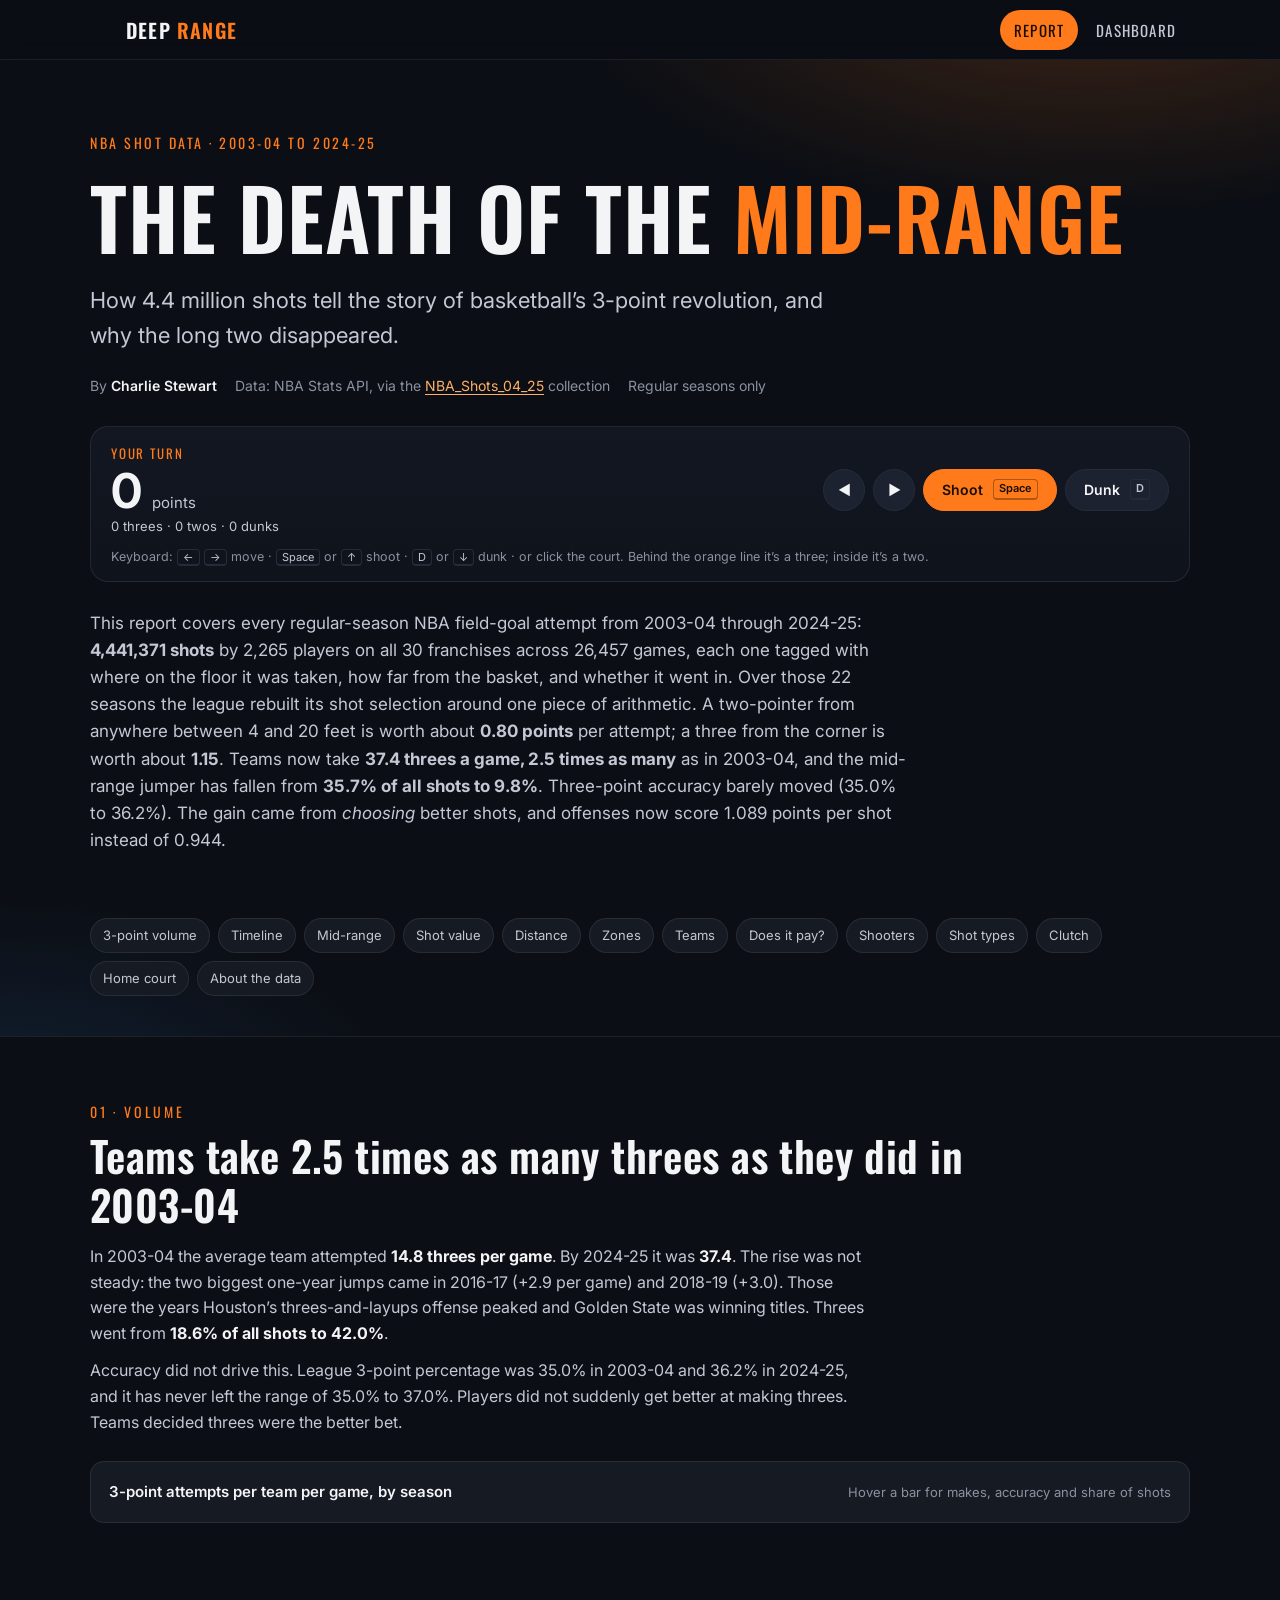
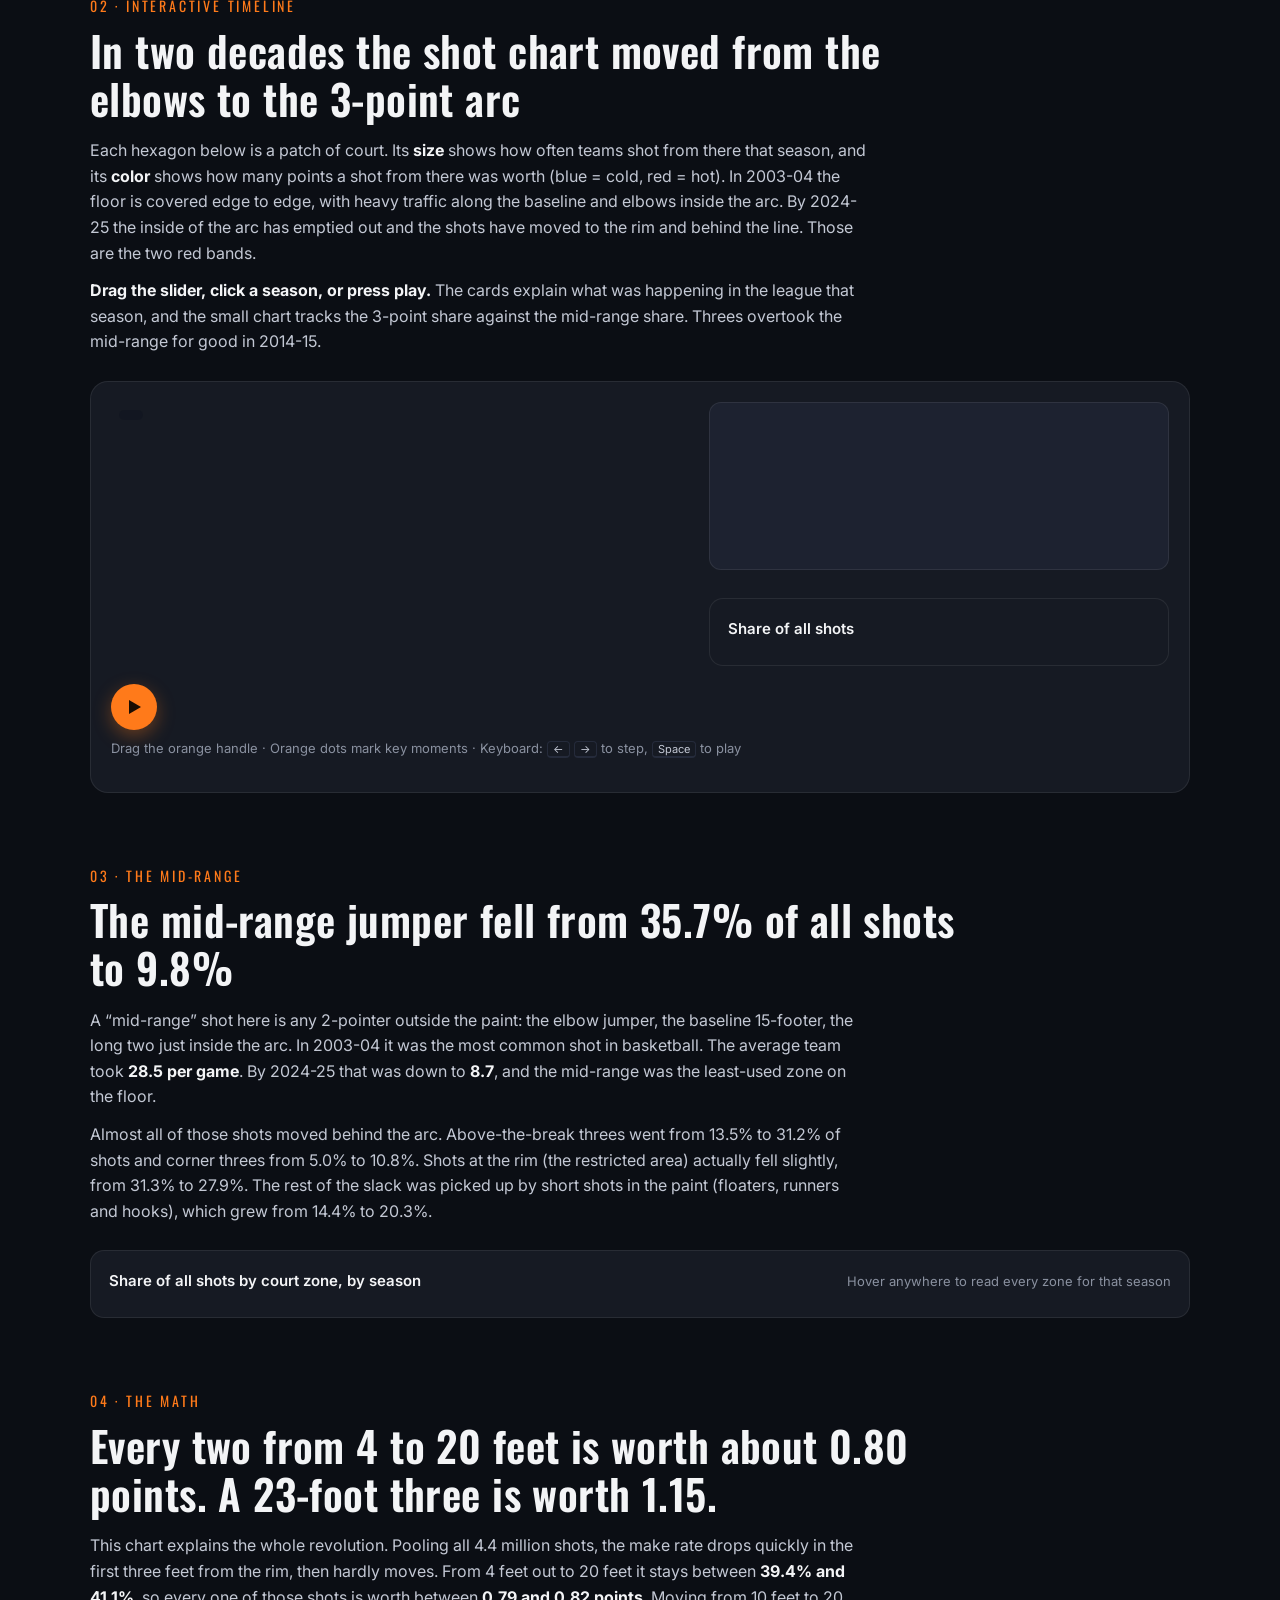
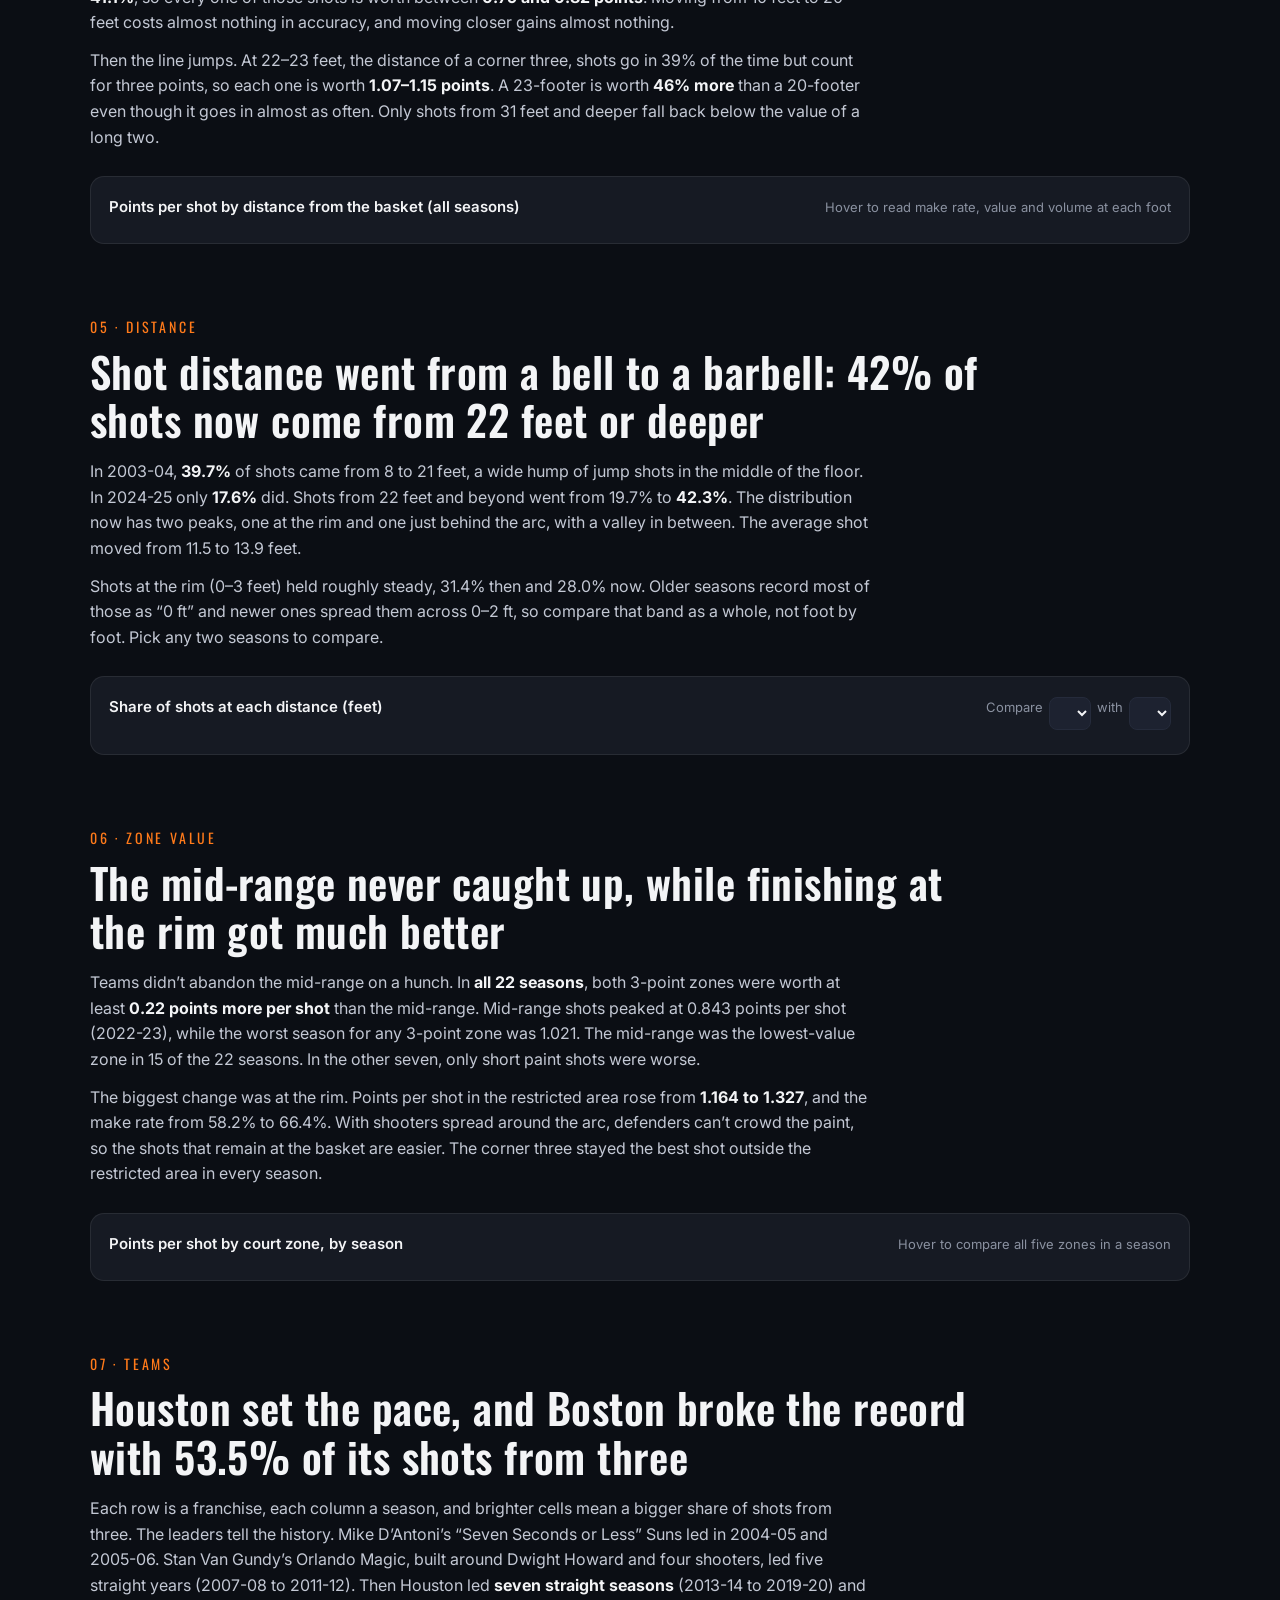
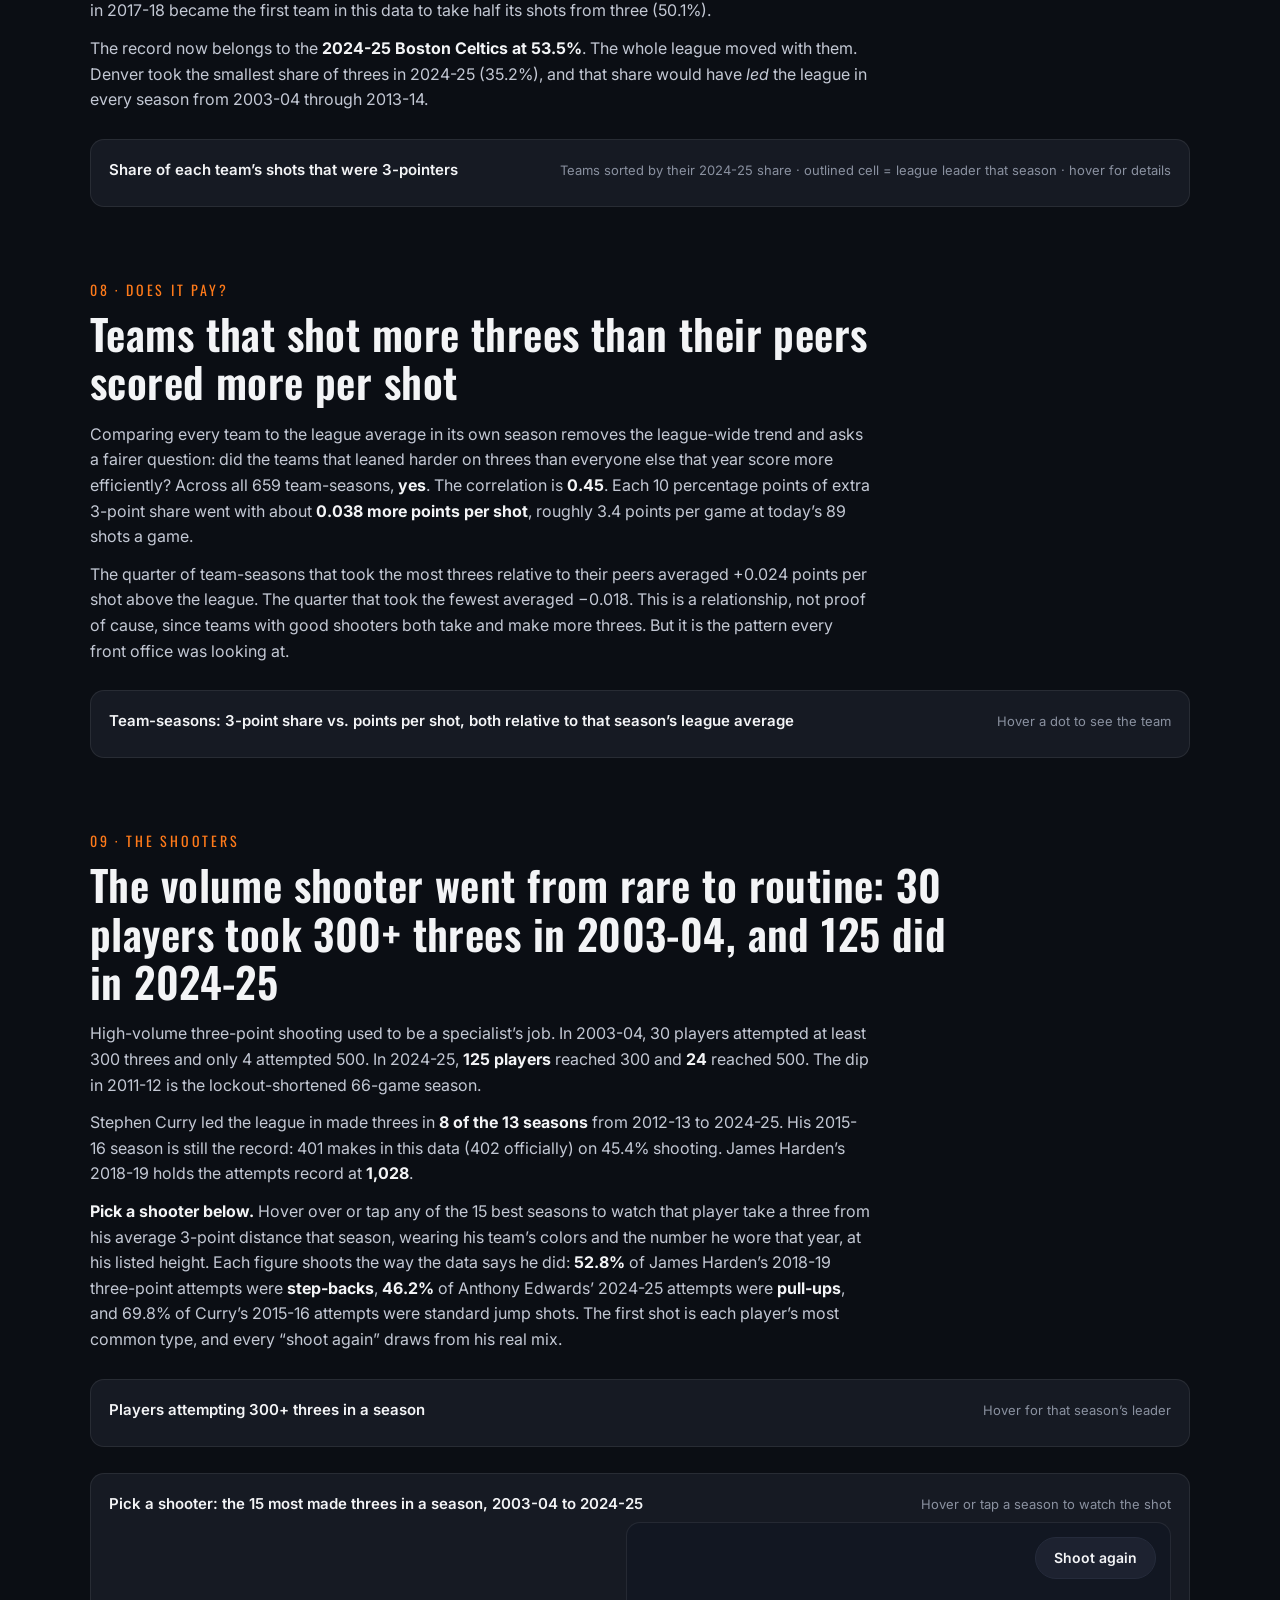
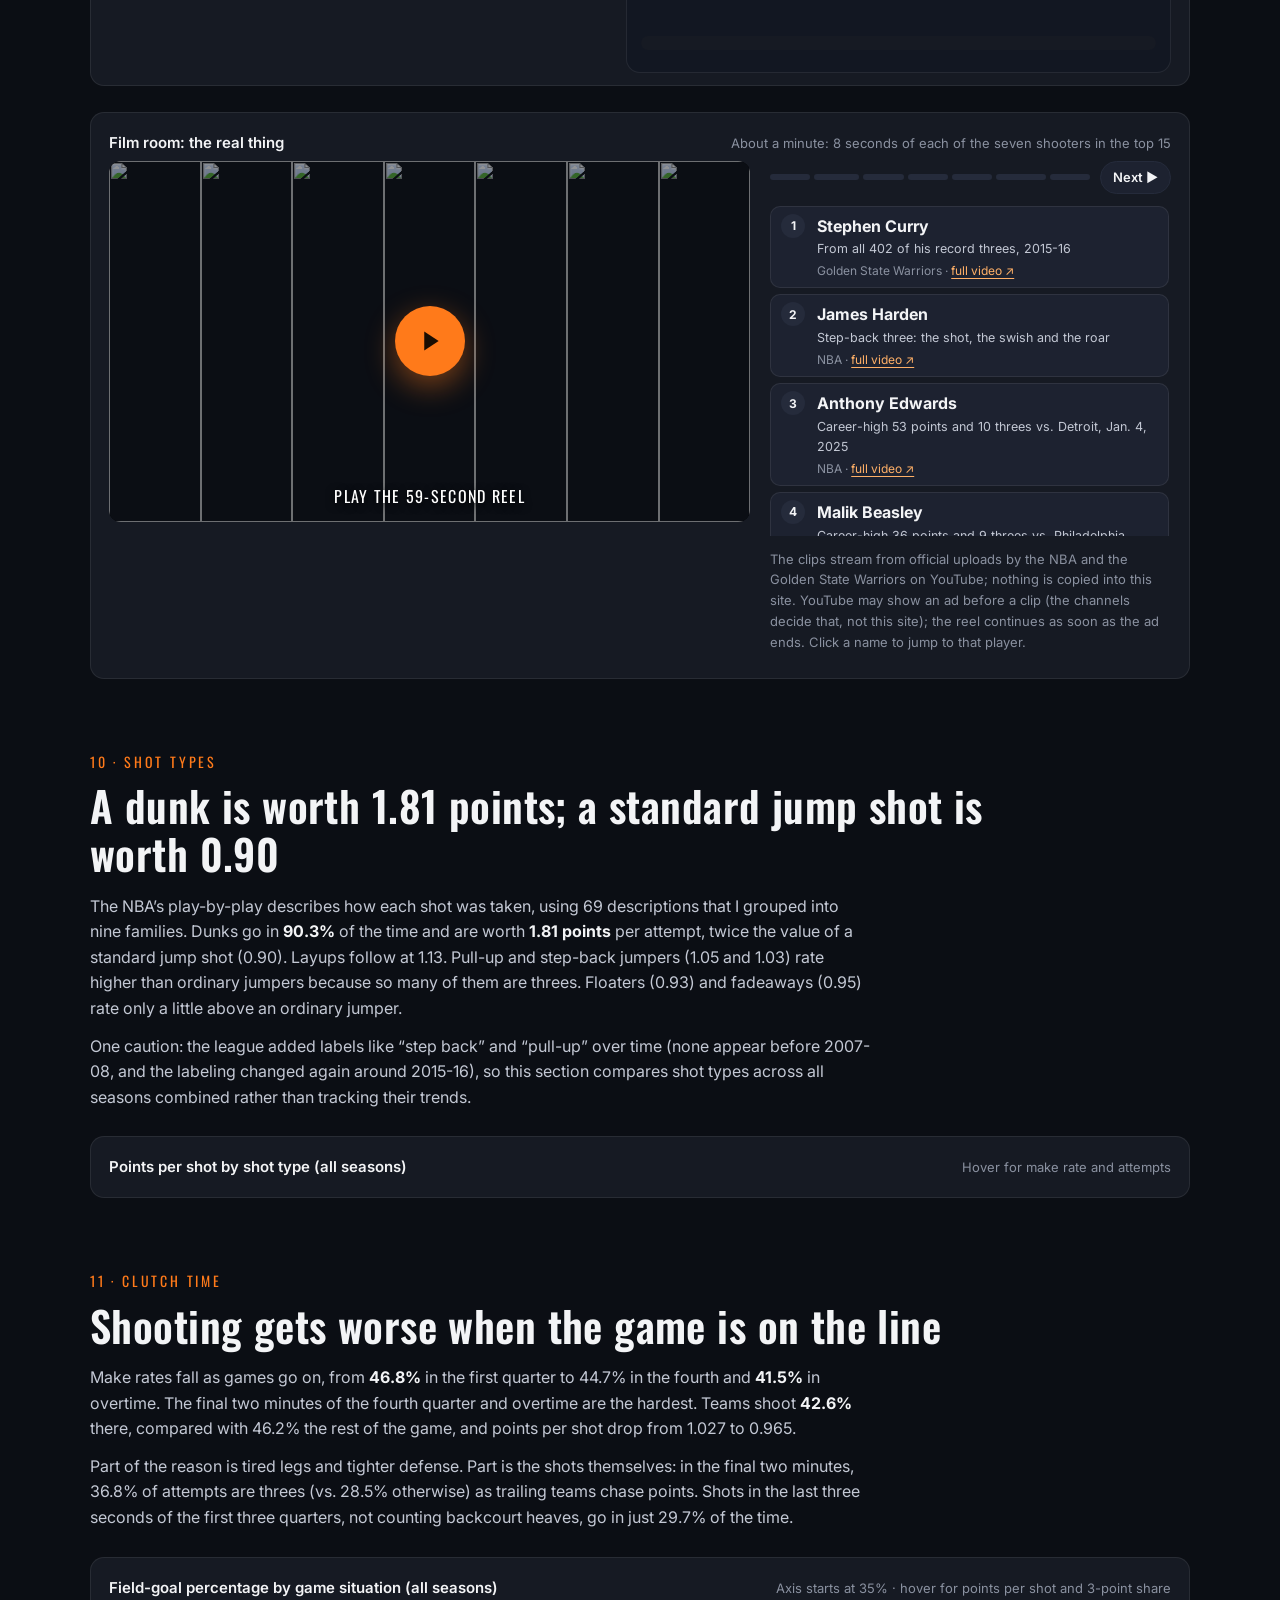
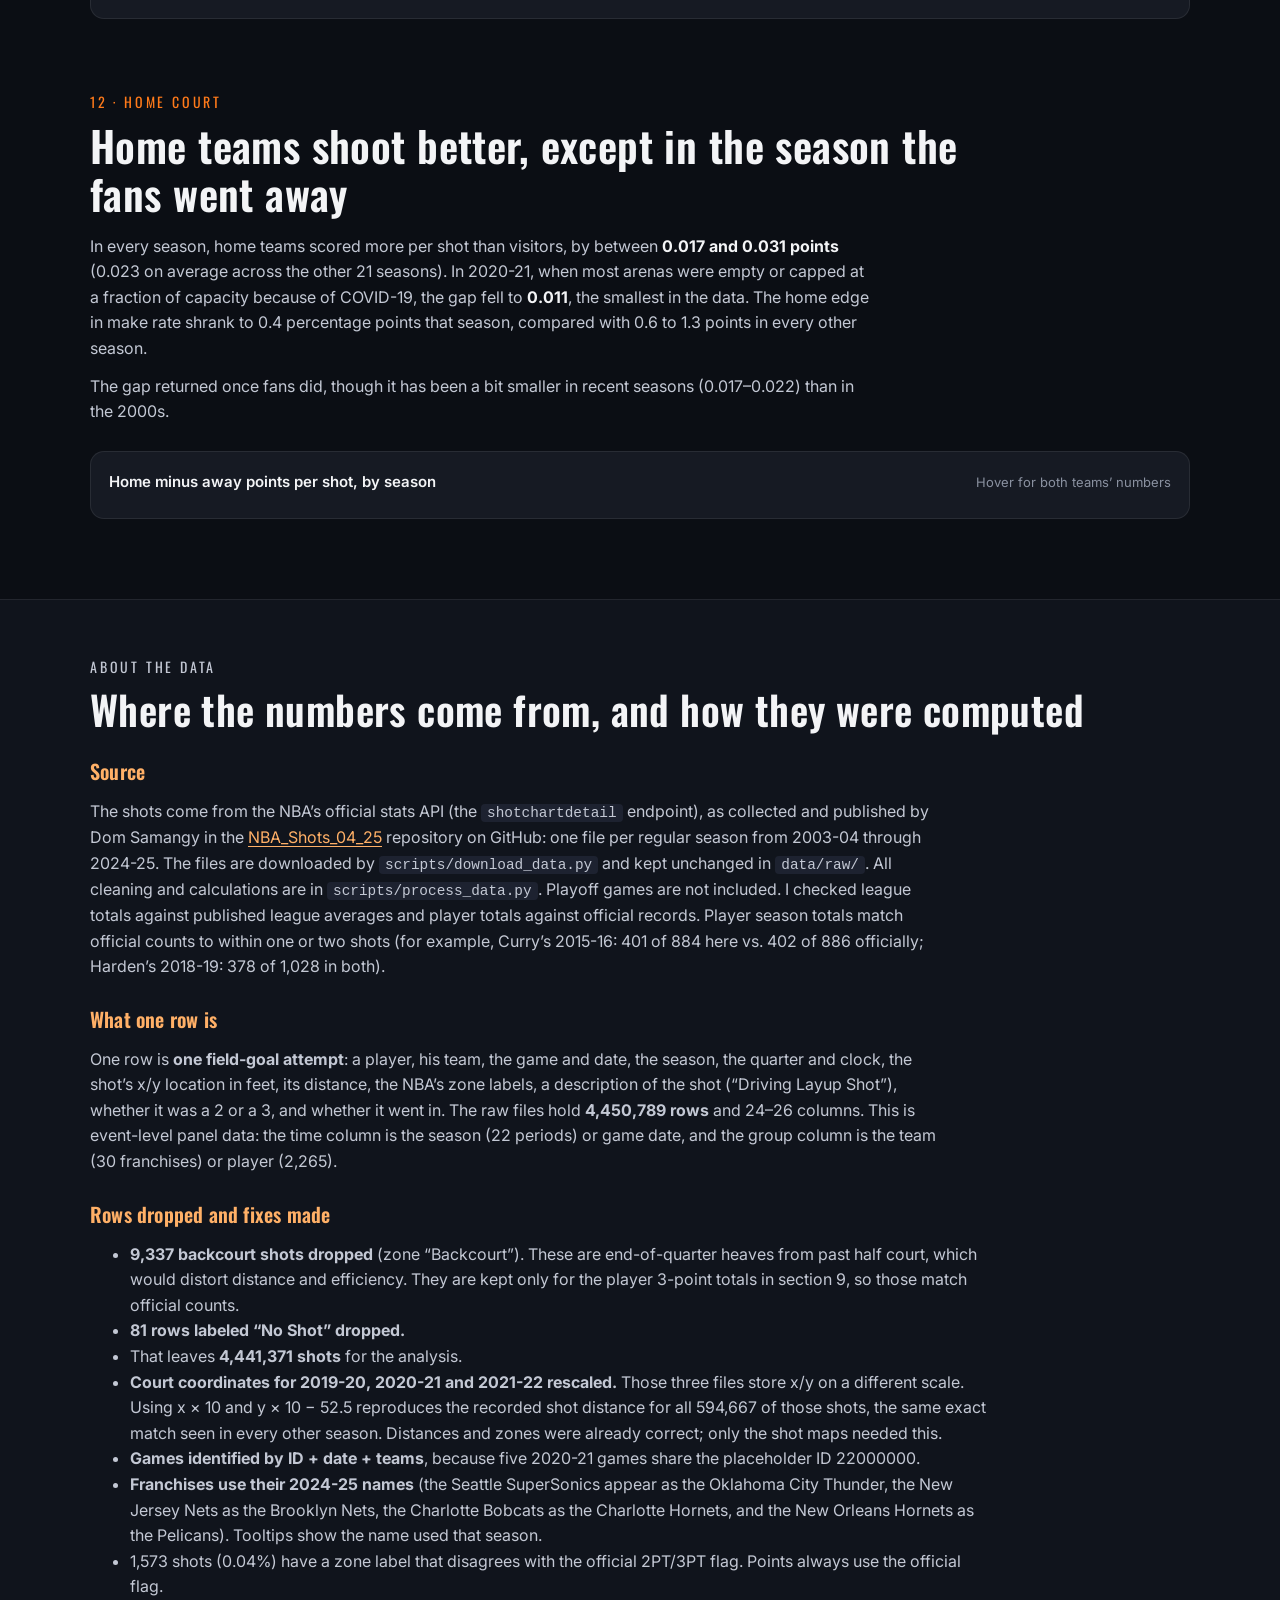
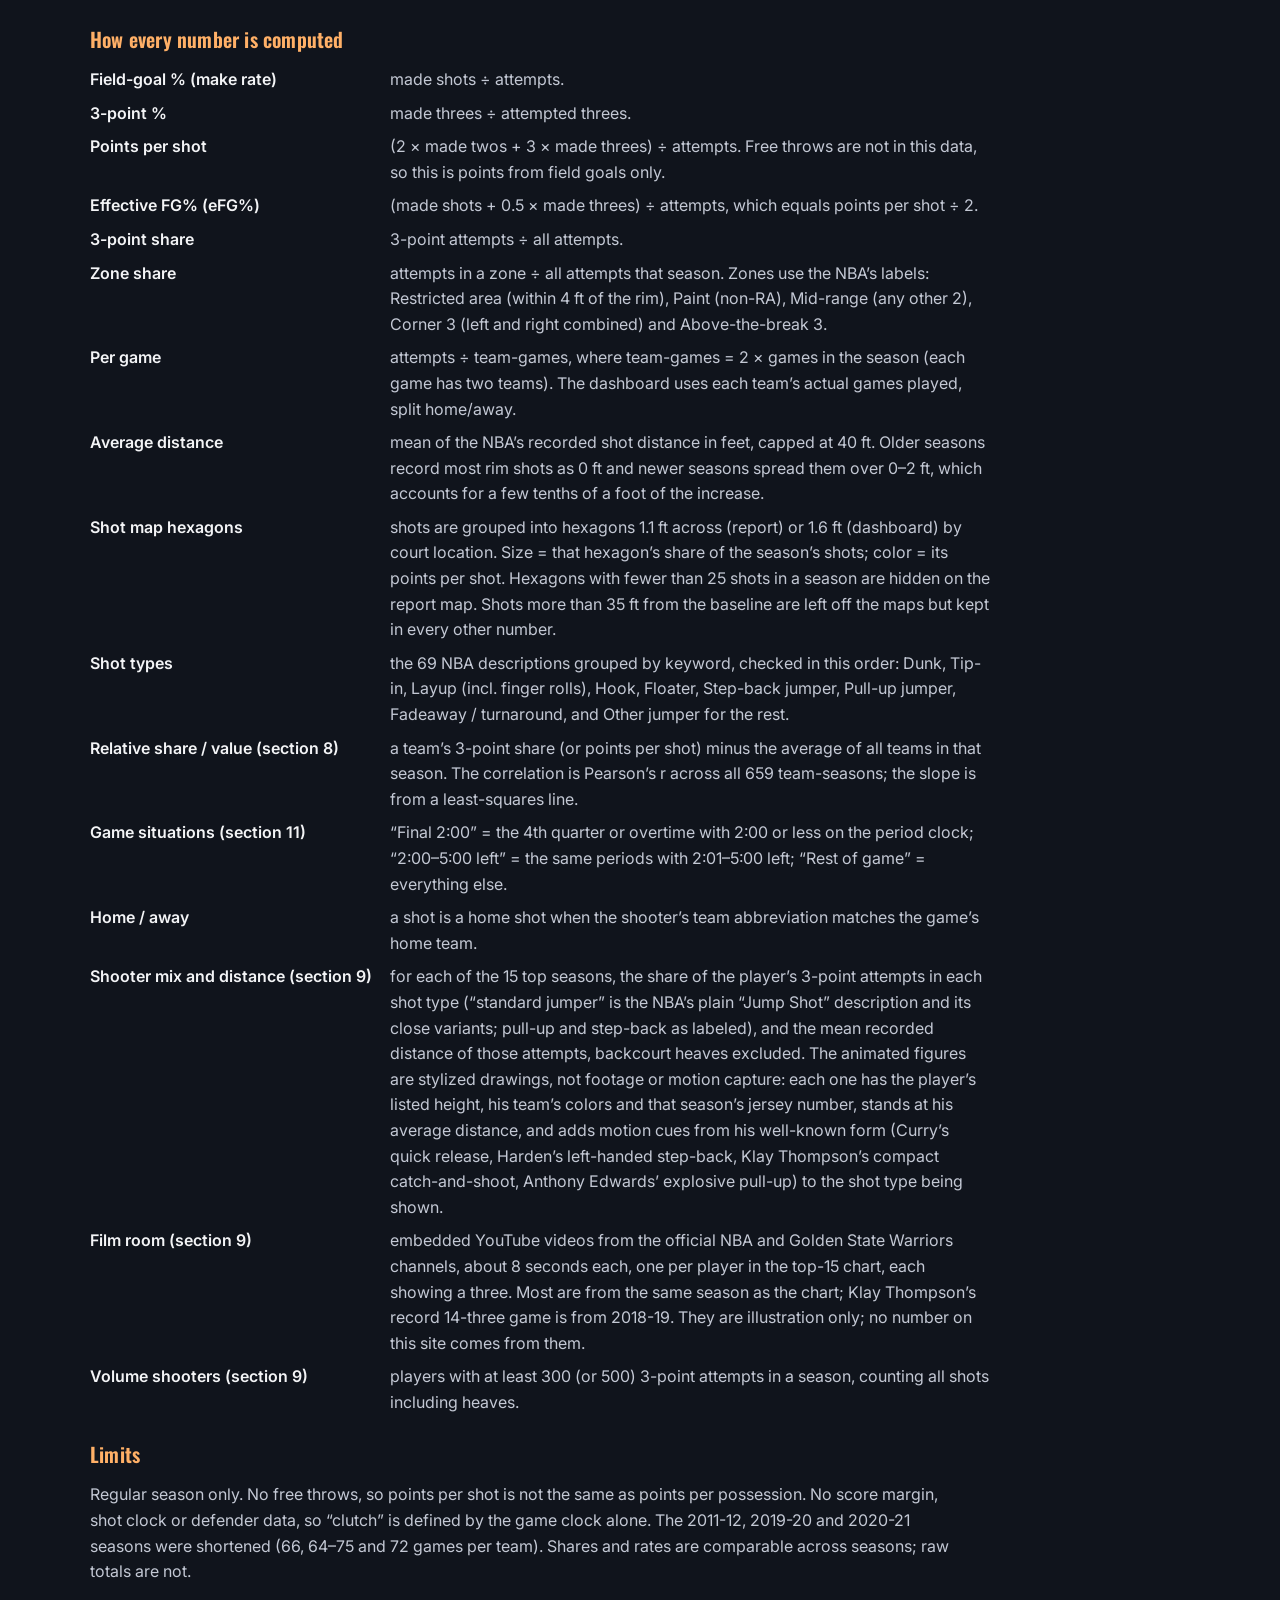
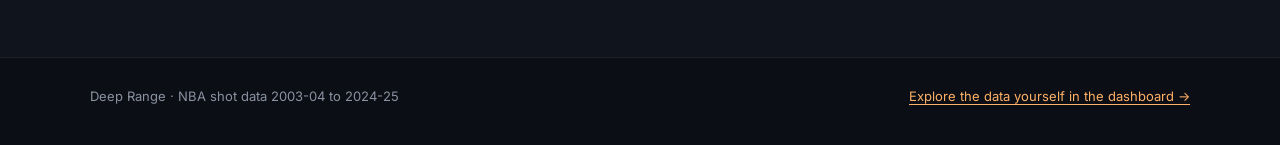
==== commit 09db981e: "Harden film clip shows the make; Curry turns away on every shot Harden's window moved to 1:28-1:37 o" ====
--- a/index.html
+++ b/index.html
@@ -9,7 +9,7 @@
   <link rel="preconnect" href="https://fonts.gstatic.com" crossorigin>
   <link href="https://fonts.googleapis.com/css2?family=Inter:wght@400;500;600;700&family=Oswald:wght@500;600&display=swap" rel="stylesheet">
   <link rel="icon" href="favicon.svg" type="image/svg+xml">
-  <link rel="stylesheet" href="css/style.css?v=202610011712">
+  <link rel="stylesheet" href="css/style.css?v=202610011729">
 </head>
 <body>
 
@@ -535,9 +535,9 @@
 </footer>
 
 <script src="https://cdnjs.cloudflare.com/ajax/libs/d3/7.9.0/d3.min.js"></script>
-<script src="js/common.js?v=202610011712"></script>
-<script src="js/shooter.js?v=202610011712"></script>
-<script src="js/report.js?v=202610011712"></script>
-<script src="js/film.js?v=202610011712"></script>
+<script src="js/common.js?v=202610011729"></script>
+<script src="js/shooter.js?v=202610011729"></script>
+<script src="js/report.js?v=202610011729"></script>
+<script src="js/film.js?v=202610011729"></script>
 </body>
 </html>
--- a/css/style.css
+++ b/css/style.css
@@ -460,3 +460,6 @@
 .film-list { gap: 6px; max-height: 330px; overflow-y: auto; padding-right: 2px; }
 .film-list button { padding: 7px 10px; }
 .film-list small { font-size: 12.5px; }
+
+.filter.muted { opacity: 0.4; pointer-events: none; }
+.filter.muted .flabel::after { content: " (not used in this view)"; text-transform: none; letter-spacing: 0; }
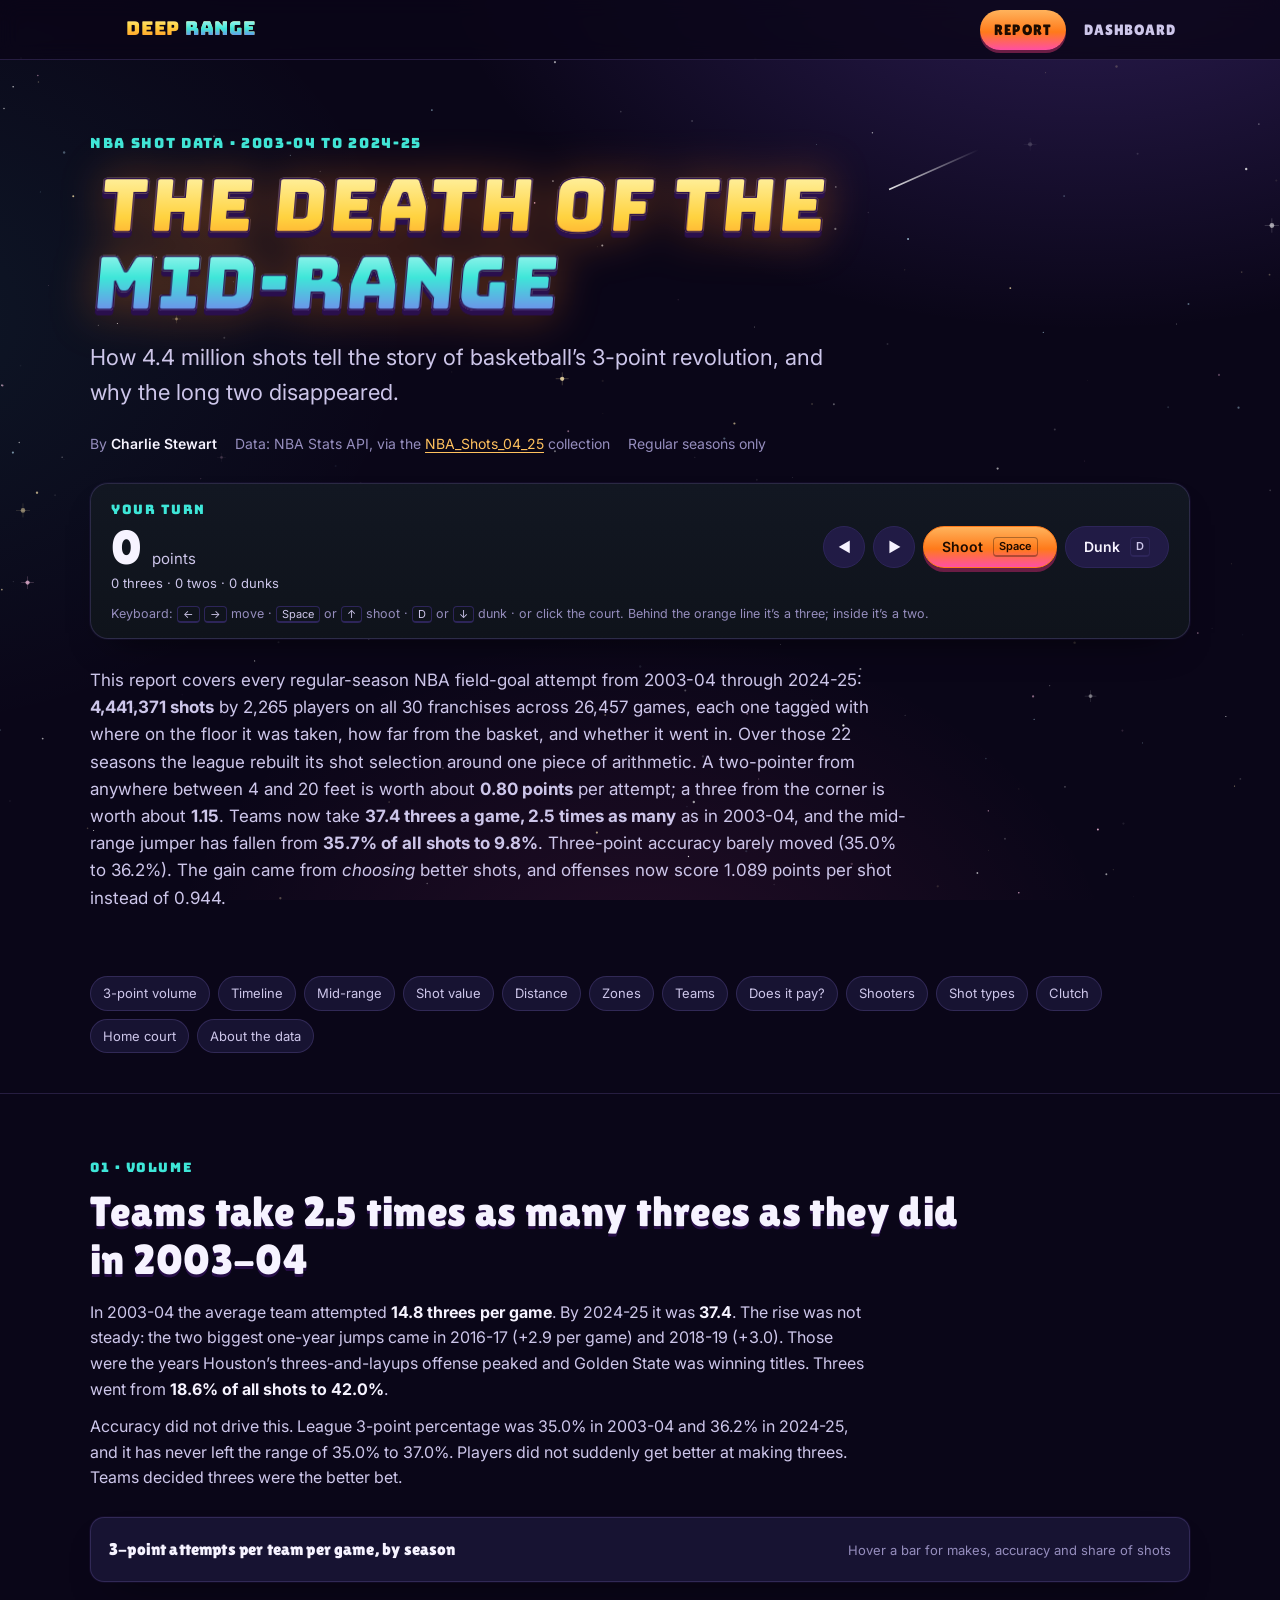
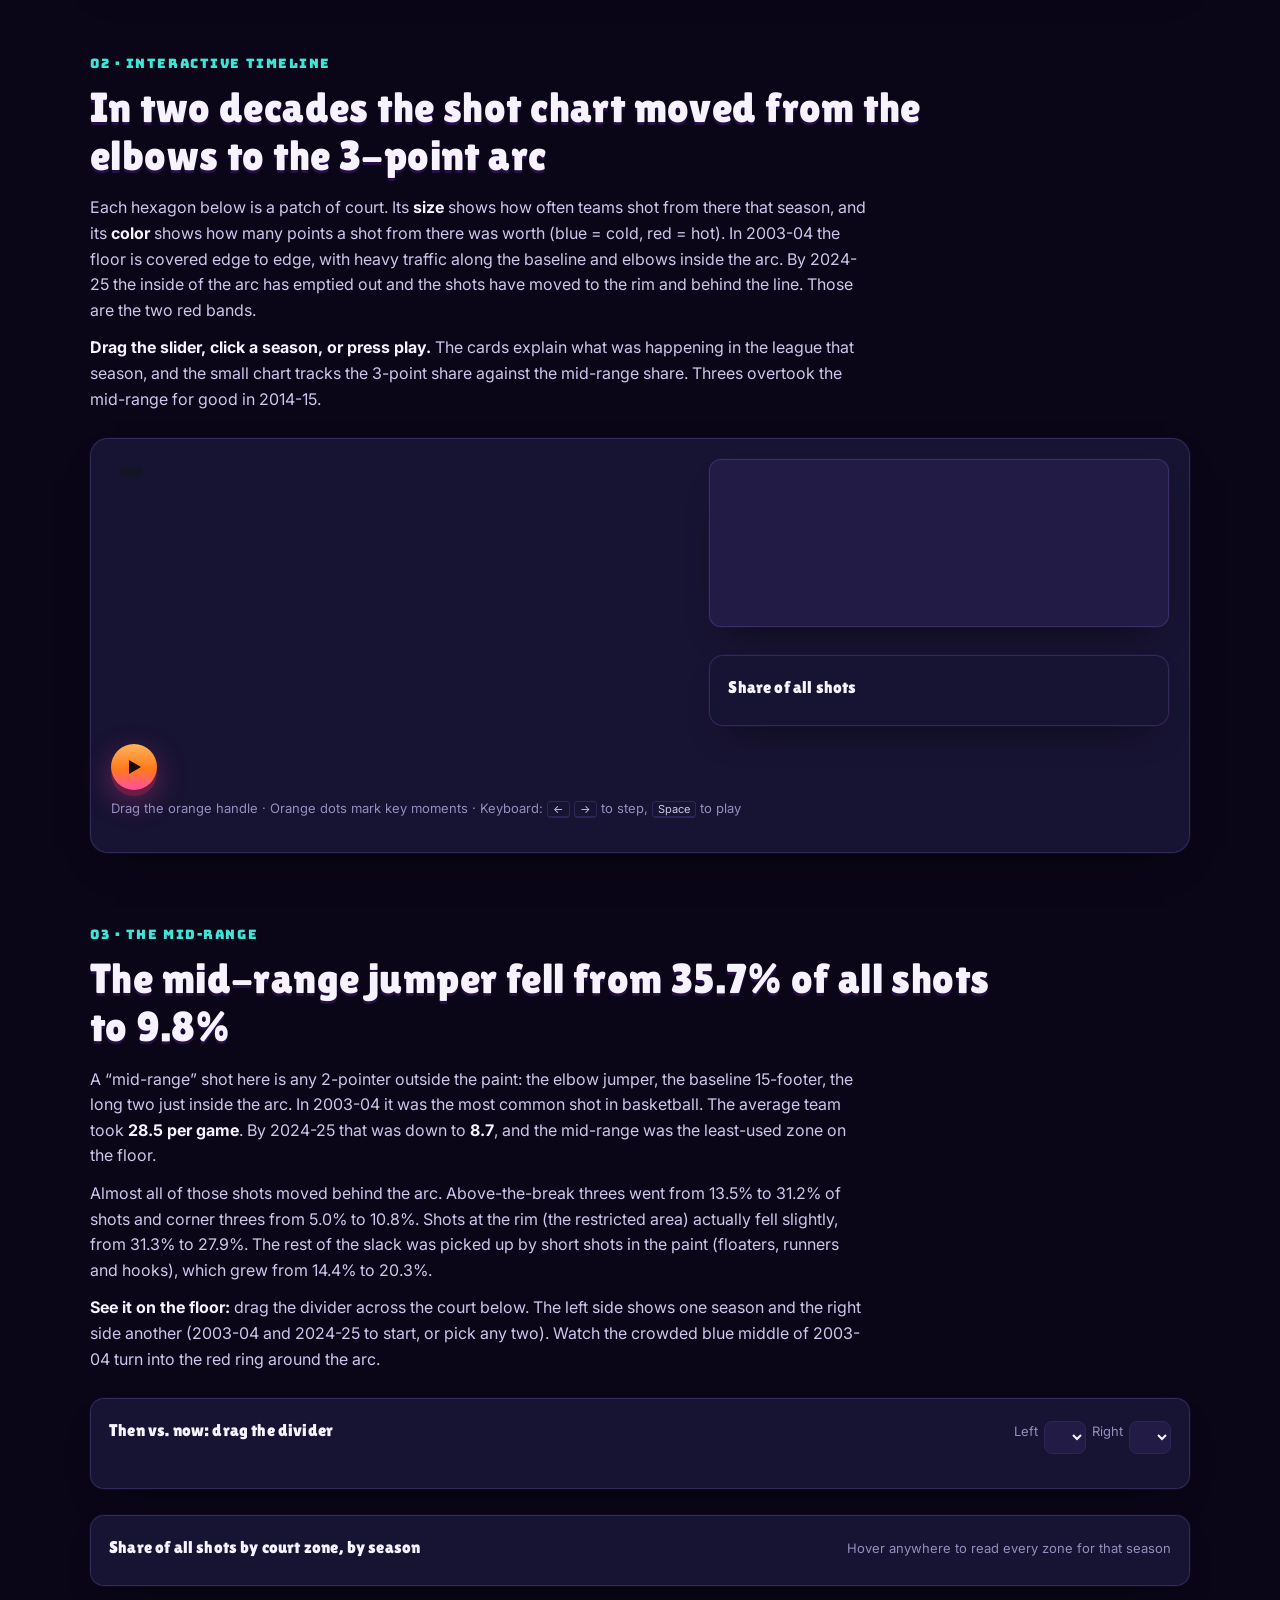
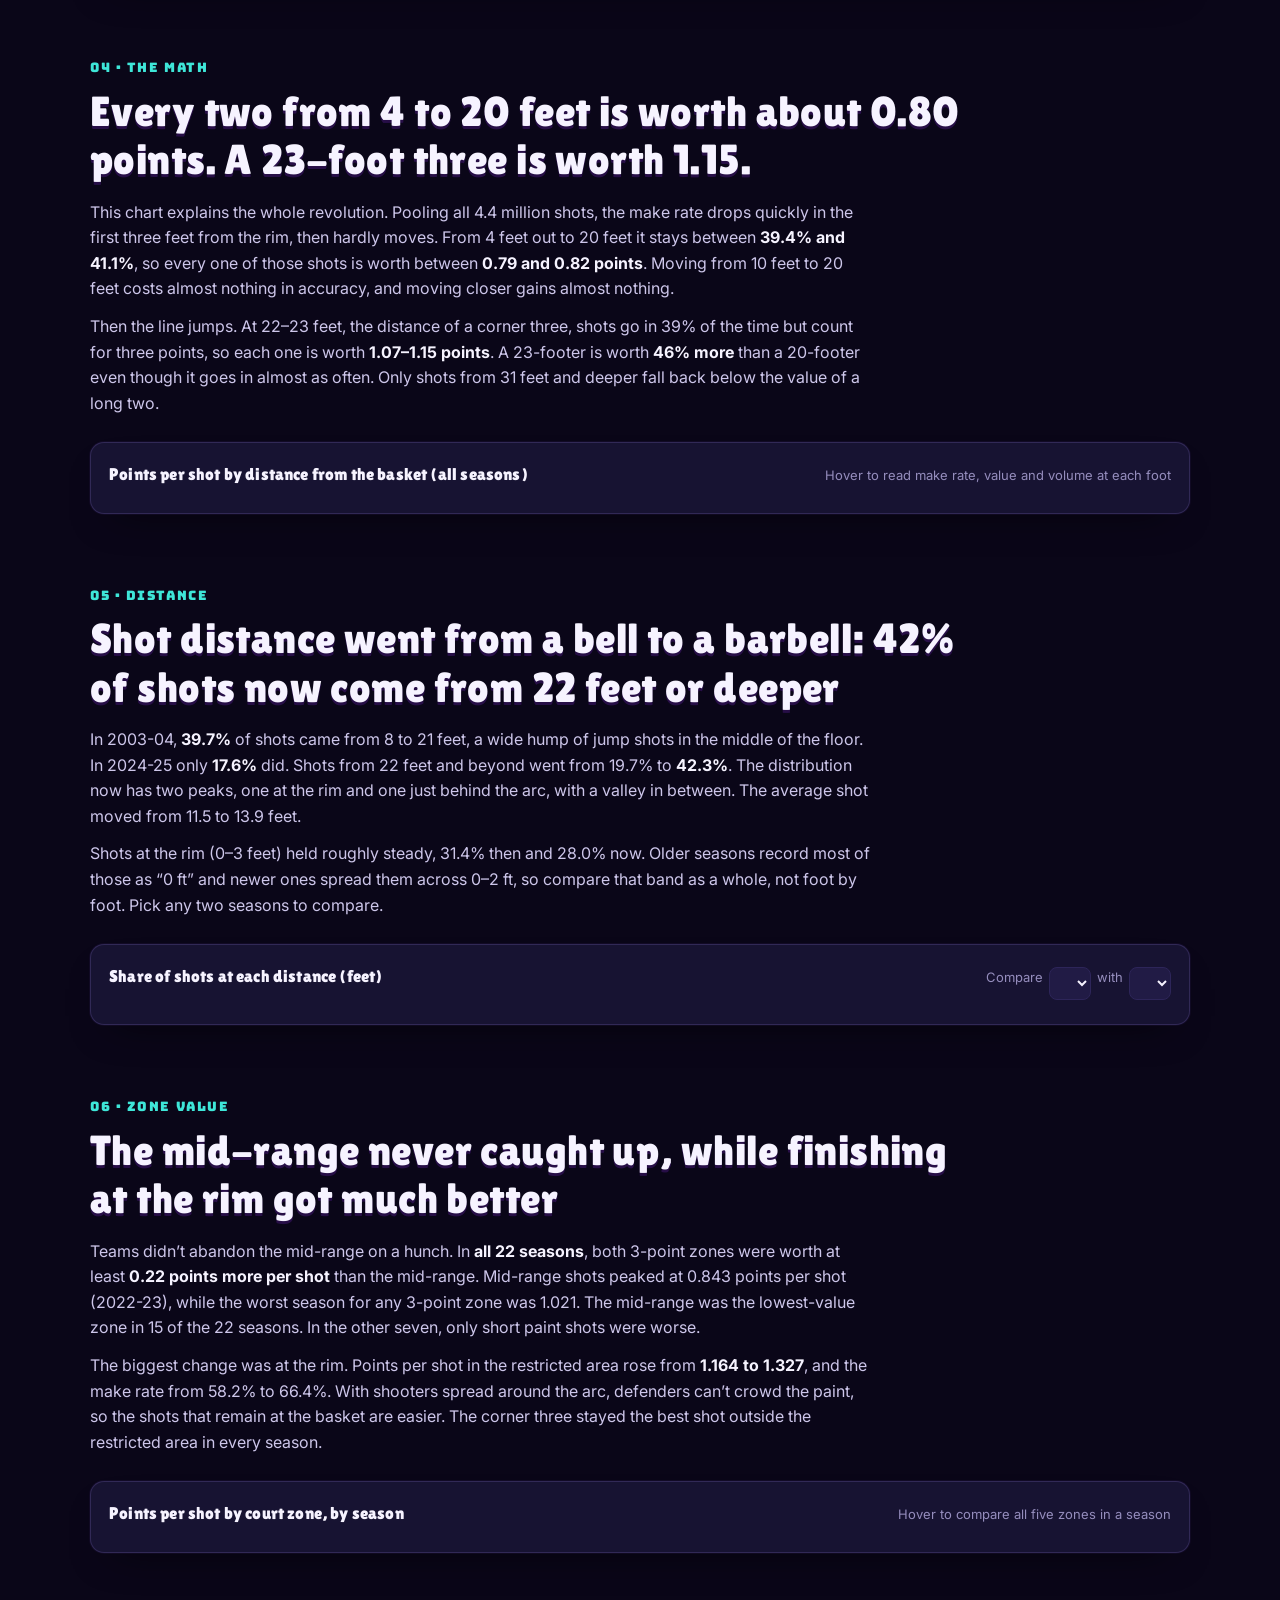
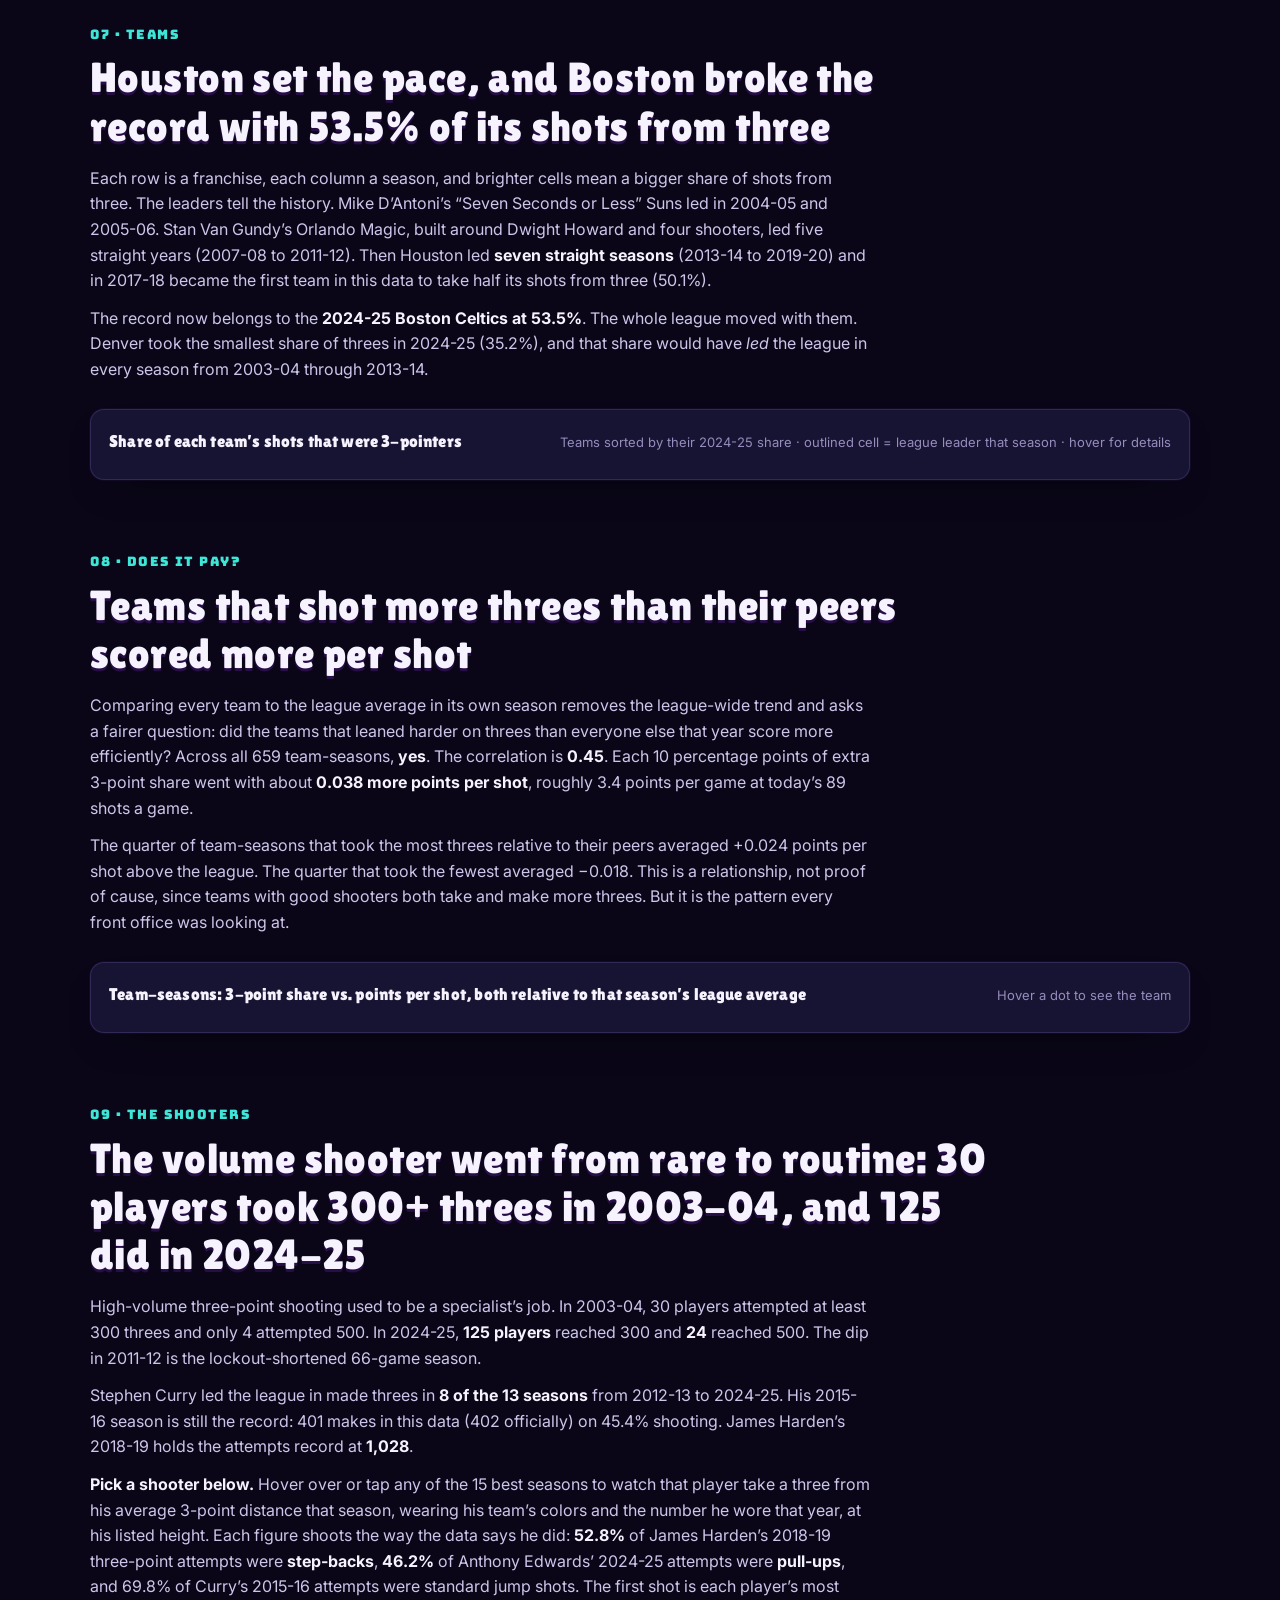
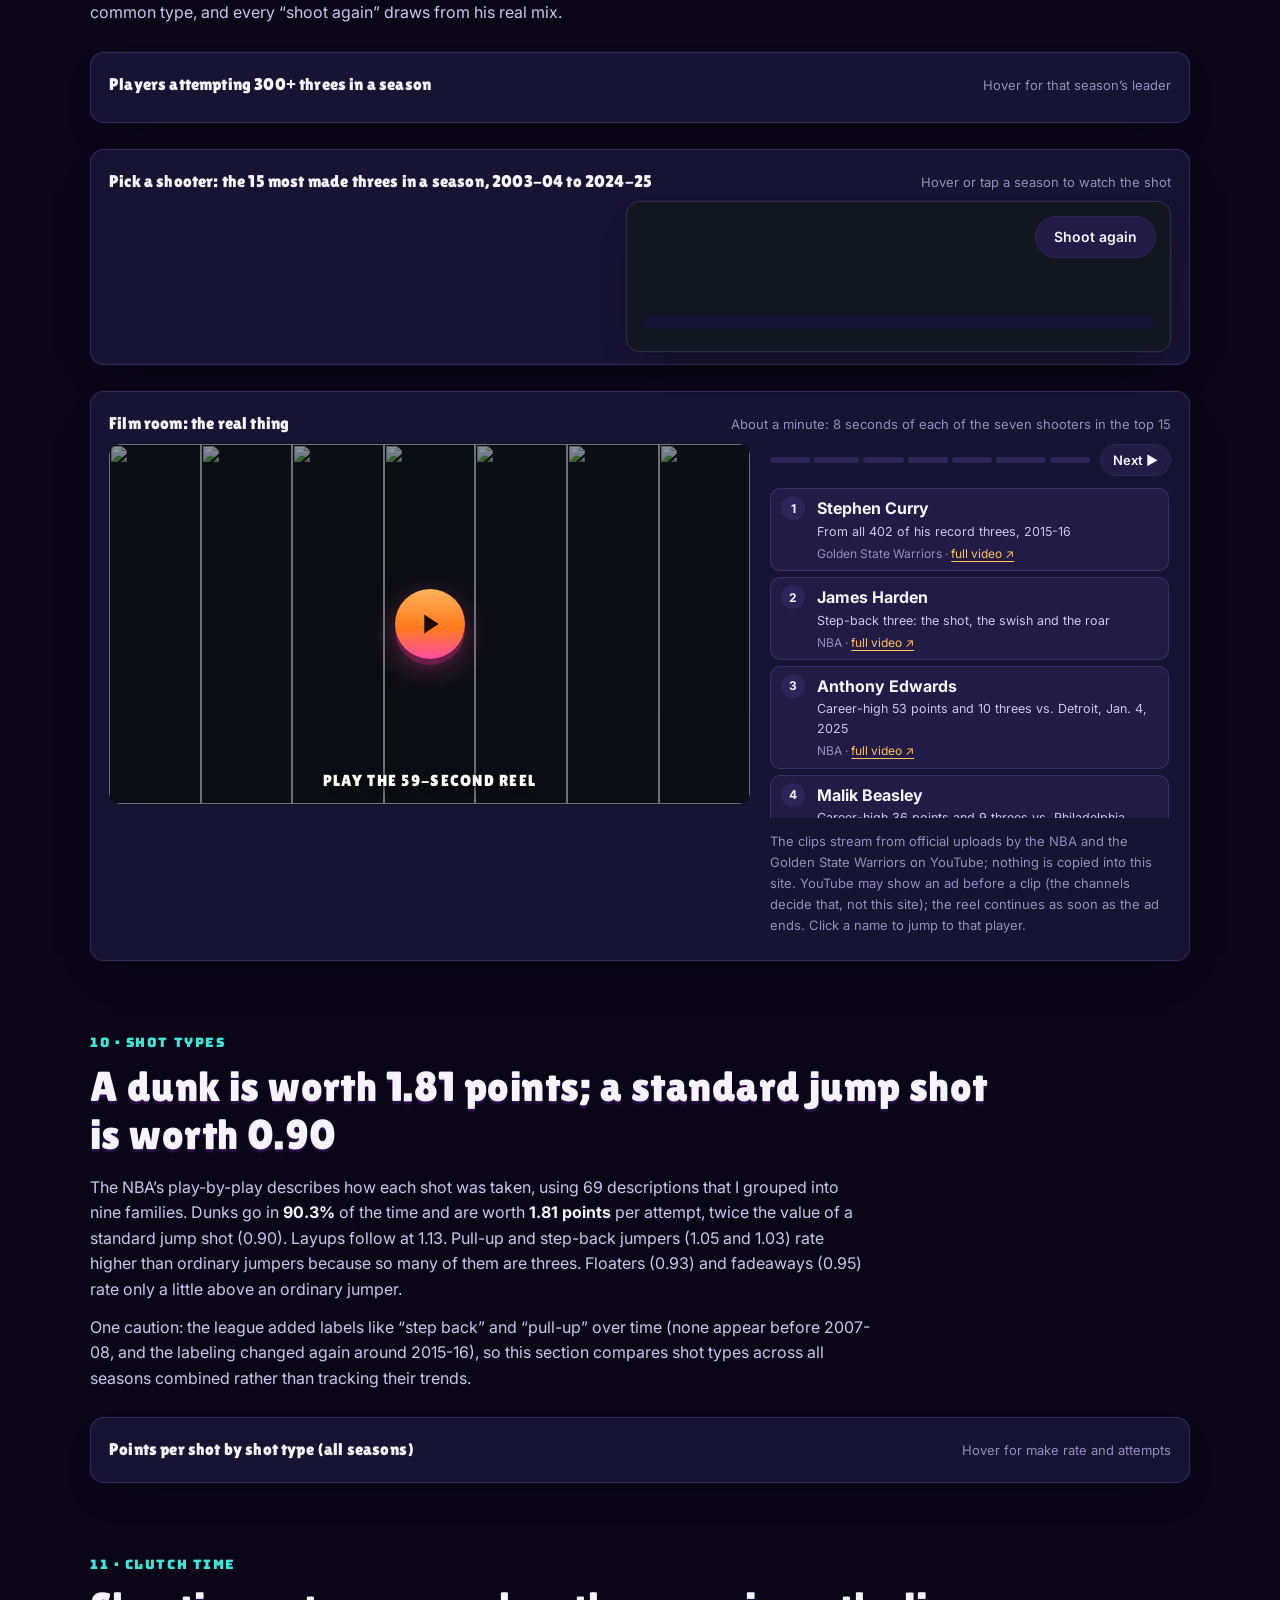
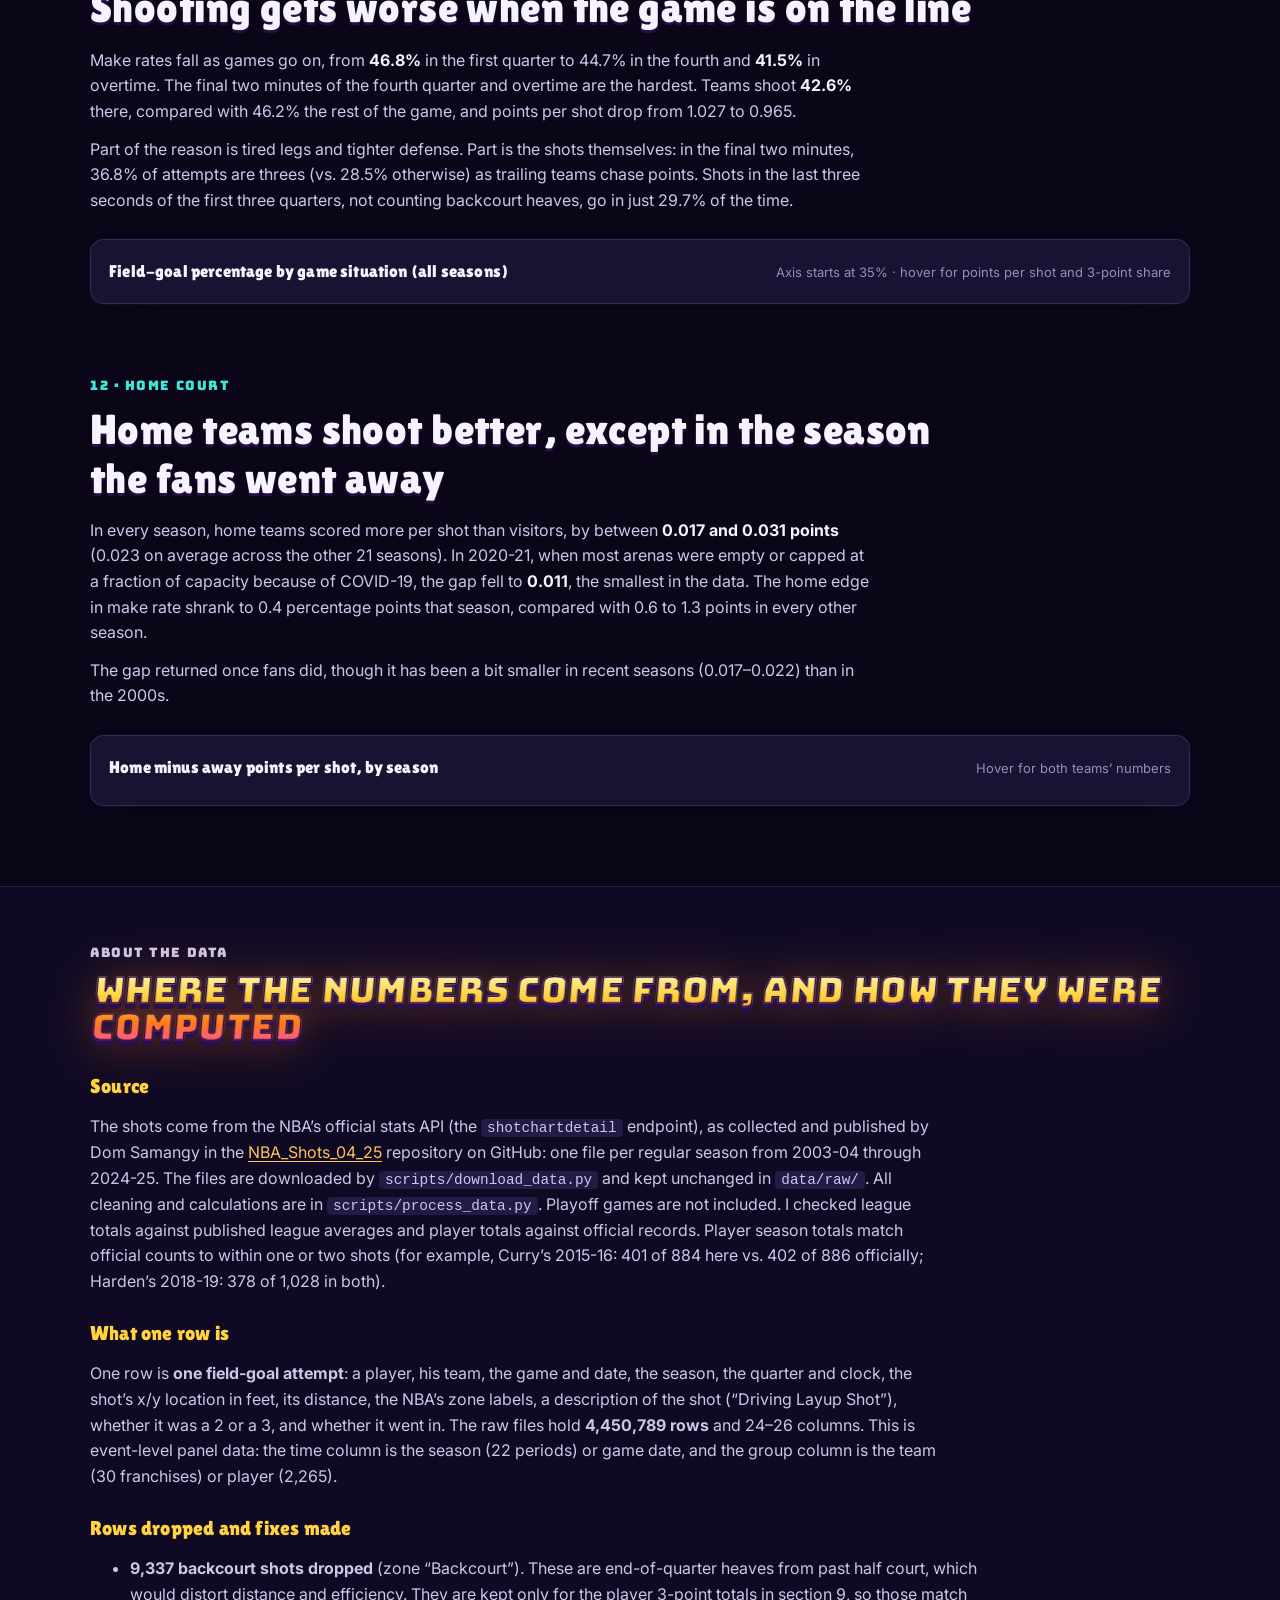
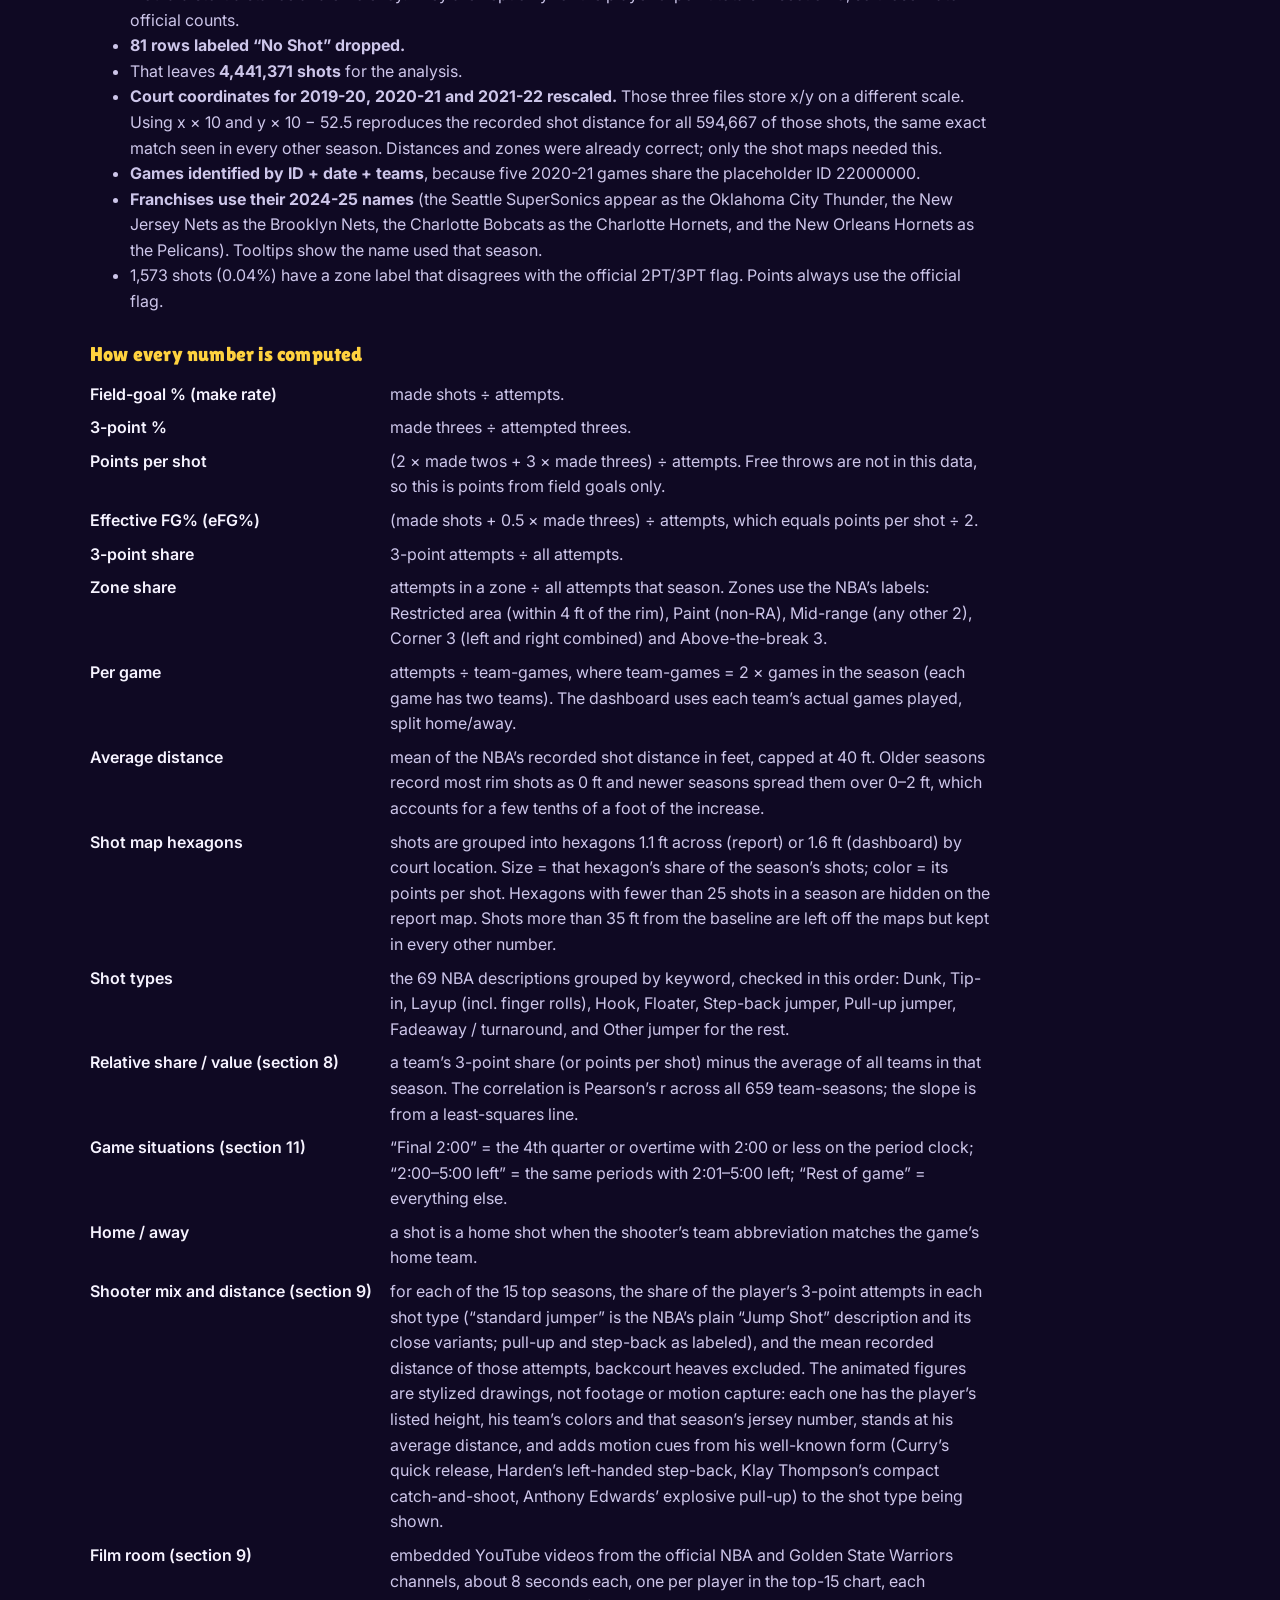
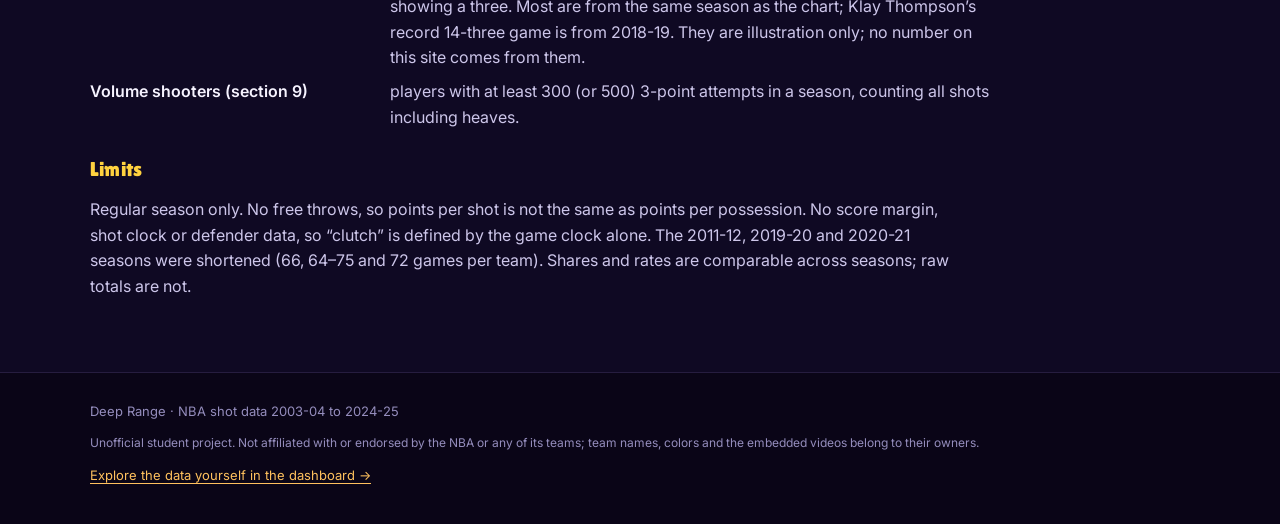
==== commit 032cfcc7: "Outer-space theme, then-vs-now court wipe, and an NBA emblem Retro cartoon-in-space look across both" ====
--- a/index.html
+++ b/index.html
@@ -7,9 +7,9 @@
   <meta name="description" content="How 4.4 million NBA shots tell the story of the 3-point revolution and the disappearance of the mid-range jumper, 2003-04 to 2024-25.">
   <link rel="preconnect" href="https://fonts.googleapis.com">
   <link rel="preconnect" href="https://fonts.gstatic.com" crossorigin>
-  <link href="https://fonts.googleapis.com/css2?family=Inter:wght@400;500;600;700&family=Oswald:wght@500;600&display=swap" rel="stylesheet">
+  <link href="https://fonts.googleapis.com/css2?family=Bungee&family=Lilita+One&family=Inter:wght@400;500;600;700&display=swap" rel="stylesheet">
   <link rel="icon" href="favicon.svg" type="image/svg+xml">
-  <link rel="stylesheet" href="css/style.css?v=202610011729">
+  <link rel="stylesheet" href="css/style.css?v=202610011753">
 </head>
 <body>
 
@@ -25,6 +25,7 @@
 
 <header class="hero">
   <div class="wrap">
+    <div class="emblem" id="emblem" tabindex="0" role="button" aria-label="About this report: NBA only. Press Enter for details; left and right arrows spin it."></div>
     <p class="eyebrow">NBA shot data · 2003-04 to 2024-25</p>
     <h1>The death of the <em>mid-range</em></h1>
     <p class="dek">How 4.4 million shots tell the story of basketball’s 3-point revolution, and why the long two disappeared.</p>
@@ -160,6 +161,22 @@
         5.0% to 10.8%. Shots at the rim (the restricted area) actually fell slightly, from 31.3% to 27.9%. The rest of the slack was picked
         up by short shots in the paint (floaters, runners and hooks), which grew from 14.4% to 20.3%.
       </p>
+      <p class="lede">
+        <strong>See it on the floor:</strong> drag the divider across the court below. The left side shows one season and the right side another
+        (2003-04 and 2024-25 to start, or pick any two). Watch the crowded blue middle of 2003-04 turn into the red ring around the arc.
+      </p>
+      <div class="card">
+        <div class="card-head">
+          <span class="card-title">Then vs. now: drag the divider</span>
+          <span class="chips">
+            <label class="card-sub" for="w-a">Left</label><select class="select" id="w-a" aria-label="Left season"></select>
+            <label class="card-sub" for="w-b">Right</label><select class="select" id="w-b" aria-label="Right season"></select>
+          </span>
+        </div>
+        <div class="legend" id="l-wipe"></div>
+        <div class="wipe" id="c-wipe" tabindex="0" role="slider" aria-label="Divider between the two seasons" aria-valuemin="0" aria-valuemax="100"></div>
+        <div class="wipe-stats" id="wipe-stats"></div>
+      </div>
       <div class="card">
         <div class="card-head"><span class="card-title">Share of all shots by court zone, by season</span><span class="card-sub">Hover anywhere to read every zone for that season</span></div>
         <div class="legend" id="l-zones"></div>
@@ -530,14 +547,15 @@
 <footer class="footer">
   <div class="wrap">
     <span>Deep Range · NBA shot data 2003-04 to 2024-25</span>
+    <span class="disclaimer">Unofficial student project. Not affiliated with or endorsed by the NBA or any of its teams; team names, colors and the embedded videos belong to their owners.</span>
     <span><a href="dashboard.html">Explore the data yourself in the dashboard →</a></span>
   </div>
 </footer>
 
 <script src="https://cdnjs.cloudflare.com/ajax/libs/d3/7.9.0/d3.min.js"></script>
-<script src="js/common.js?v=202610011729"></script>
-<script src="js/shooter.js?v=202610011729"></script>
-<script src="js/report.js?v=202610011729"></script>
-<script src="js/film.js?v=202610011729"></script>
+<script src="js/common.js?v=202610011753"></script>
+<script src="js/shooter.js?v=202610011753"></script>
+<script src="js/report.js?v=202610011753"></script>
+<script src="js/film.js?v=202610011753"></script>
 </body>
 </html>
--- a/css/style.css
+++ b/css/style.css
@@ -463,3 +463,130 @@
 
 .filter.muted { opacity: 0.4; pointer-events: none; }
 .filter.muted .flabel::after { content: " (not used in this view)"; text-transform: none; letter-spacing: 0; }
+
+/* =====================================================================================
+   THEME: retro cartoon basketball in outer space
+   Deep-space purples, a twinkling starfield (js/common.js), neon accents, and chunky
+   90s cartoon type: Bungee for big titles, Lilita One for headings, Inter for reading.
+   Chart colors were re-validated (contrast + colorblind checks) on --surface below.
+   ===================================================================================== */
+:root {
+  --bg: #0a0618;
+  --bg-2: #110b26;
+  --surface: #171332;
+  --surface-2: #211b45;
+  --surface-3: #2d2559;
+  --line: #2a2450;
+  --axis: #443c75;
+  --border: rgba(167, 139, 250, 0.18);
+  --text: #f6f3ff;
+  --text-2: #cdc6ea;
+  --muted: #958dbd;
+  --accent: #ff7a1a;
+  --accent-2: #ffc15e;
+  --accent-ink: #1d0b00;
+  --neon: #3ee6d8;
+  --pink: #ff4fa3;
+  --violet: #8b5cf6;
+  --gold: #ffd23f;
+  --font-display: "Bungee", "Lilita One", system-ui, sans-serif;
+  --font-head: "Lilita One", "Bungee", system-ui, sans-serif;
+}
+body {
+  background:
+    radial-gradient(1100px 700px at 85% -10%, rgba(139, 92, 246, 0.28), transparent 60%),
+    radial-gradient(900px 700px at -10% 35%, rgba(62, 230, 216, 0.08), transparent 60%),
+    radial-gradient(800px 600px at 50% 110%, rgba(255, 79, 163, 0.10), transparent 60%),
+    var(--bg);
+  background-attachment: fixed;
+}
+#starfield { position: fixed; inset: 0; width: 100%; height: 100%; z-index: -1; pointer-events: none; }
+.hero::before { display: none; }
+h1, h2, h3, h4 { font-family: var(--font-head); font-weight: 400; letter-spacing: 0.01em; }
+.section h2 { text-shadow: 0 3px 0 rgba(42, 15, 77, 0.9); }
+
+/* big cartoon titles: gold-to-orange-to-pink fill, dark outline, a little tilt */
+.hero h1, .dash-head h1, .methods h2 {
+  font-family: var(--font-display); font-weight: 400; text-transform: uppercase; line-height: 1.04;
+  background: linear-gradient(180deg, #fff6b0 0%, #ffd23f 32%, #ff7a1a 68%, #ff4fa3 100%);
+  -webkit-background-clip: text; background-clip: text; color: transparent;
+  -webkit-text-stroke: 1.5px #2a0f4d;
+  filter: drop-shadow(0 5px 0 #2a0f4d) drop-shadow(0 0 22px rgba(255, 122, 26, 0.35));
+  transform: skew(-5deg); transform-origin: left bottom;
+}
+.hero h1 { font-size: clamp(34px, 6.2vw, 74px); max-width: calc(100% - 210px); }
+.hero h1 em {
+  font-style: normal;
+  background: linear-gradient(180deg, #d6fffb 0%, #3ee6d8 45%, #8b5cf6 100%);
+  -webkit-background-clip: text; background-clip: text; color: transparent;
+}
+.dash-head h1 { font-size: clamp(28px, 4.6vw, 52px); }
+.methods h2 { font-size: clamp(24px, 3.6vw, 36px); }
+@media (max-width: 760px) { .hero h1 { max-width: none; } }
+
+.eyebrow, .section-num, .sa-tag, .steps b, .switchbox .flabel, .tl-card .tl-tag {
+  font-family: var(--font-display); font-weight: 400; letter-spacing: 0.12em; color: var(--neon);
+}
+.section-num { font-size: 13px; }
+.brand-name {
+  font-family: var(--font-display); font-weight: 400; letter-spacing: 0.04em; font-size: 19px;
+  background: linear-gradient(180deg, #fff6b0, #ffd23f 40%, #ff7a1a); -webkit-background-clip: text; background-clip: text; color: transparent;
+}
+.brand-name span { color: transparent; background: linear-gradient(180deg, #d6fffb, #3ee6d8 50%, #8b5cf6); -webkit-background-clip: text; background-clip: text; }
+.nav { background: rgba(10, 6, 24, 0.82); }
+.nav-links a { font-family: var(--font-head); font-weight: 400; letter-spacing: 0.06em; }
+.nav-links a[aria-current="page"] { background: linear-gradient(180deg, #ffb35c, #ff7a1a 55%, #ff4fa3); box-shadow: 0 3px 0 #6b1d45; color: #1d0b00; }
+
+/* cards glow faintly, like panels on a spaceship console */
+.card, .tile, .timeline, .shootaround, .stage, .steps li, .switchbox, .tl-card, .tl-stat, .stage-stats .s {
+  border-color: var(--border);
+  box-shadow: 0 0 0 1px rgba(139, 92, 246, 0.06), 0 18px 40px -24px rgba(0, 0, 0, 0.8);
+}
+.tile-value, .tl-stat .v, .stage-stats .v, .sa-count span { font-family: var(--font-head); font-weight: 400; letter-spacing: 0.01em; }
+.tile-value small { font-family: var(--font-body); }
+.card-title { font-family: var(--font-head); font-weight: 400; font-size: 17px; letter-spacing: 0.01em; }
+.stage-name, .tl-card h3, .film-cta, .sa-dist { font-family: var(--font-head); font-weight: 400; }
+
+/* 90s arcade buttons */
+.btn.primary { background: linear-gradient(180deg, #ffb35c, #ff7a1a 55%, #ff4fa3); border-color: #ff7a1a; box-shadow: 0 4px 0 #6b1d45; color: #1d0b00; }
+.btn.primary:hover { filter: brightness(1.08); }
+.btn.primary:active { transform: translateY(2px); box-shadow: 0 2px 0 #6b1d45; }
+.seg button[aria-pressed="true"] { background: linear-gradient(180deg, #ffb35c, #ff7a1a 60%, #ff4fa3); color: #1d0b00; }
+.play-btn, .film-play { background: linear-gradient(180deg, #ffb35c, #ff7a1a 55%, #ff4fa3); box-shadow: 0 6px 0 #6b1d45, 0 10px 30px rgba(255, 79, 163, 0.35); }
+.toc a:hover { border-color: var(--neon); }
+.callout { border-left-color: var(--neon); background: linear-gradient(90deg, rgba(62, 230, 216, 0.08), transparent); }
+.tooltip { background: rgba(23, 19, 50, 0.97); border-color: var(--surface-3); }
+.methods { background: rgba(17, 11, 38, 0.85); }
+.methods h3 { color: var(--gold); font-family: var(--font-head); font-weight: 400; }
+.footer { background: rgba(10, 6, 24, 0.7); }
+.disclaimer { width: 100%; color: var(--muted); font-size: 12px; }
+
+/* ---------------------------------------------------------------- NBA emblem (report hero) */
+.hero .wrap { position: relative; }
+.emblem { position: absolute; right: clamp(16px, 4vw, 40px); top: -24px; width: 190px; z-index: 2; user-select: none; -webkit-user-select: none; outline: none; }
+.emblem svg { display: block; width: 100%; height: auto; overflow: visible; cursor: grab; touch-action: none; filter: drop-shadow(0 12px 24px rgba(255, 122, 26, 0.35)); }
+.emblem svg:active { cursor: grabbing; }
+.emblem:focus-visible { outline: 2px solid var(--neon); outline-offset: 6px; border-radius: 50%; }
+.emblem .bubble {
+  position: absolute; right: 0; top: calc(100% + 18px); width: 260px; background: var(--surface-2); border: 1px solid var(--neon); border-radius: 12px;
+  padding: 10px 12px; font-size: 13px; color: var(--text-2); box-shadow: 0 12px 30px rgba(0, 0, 0, 0.5); opacity: 0; transform: translateY(-6px);
+  transition: opacity 0.2s, transform 0.2s; pointer-events: none; z-index: 5;
+}
+.emblem .bubble b { color: var(--text); }
+.emblem.show .bubble { opacity: 1; transform: none; }
+.emblem-hint { text-align: center; font-size: 11px; color: var(--muted); margin-top: 2px; }
+@media (max-width: 760px) {
+  .emblem { position: relative; right: auto; top: auto; width: 128px; margin: 0 0 18px; }
+  .emblem .bubble { left: 0; right: auto; }
+}
+
+/* ---------------------------------------------------------------- then vs. now wipe */
+.wipe { position: relative; max-width: 760px; margin: 6px auto 0; outline: none; }
+.wipe svg { display: block; width: 100%; height: auto; touch-action: none; cursor: ew-resize; border-radius: 12px; }
+.wipe:focus-visible { box-shadow: 0 0 0 2px var(--neon); border-radius: 12px; }
+.wipe-stats { display: grid; grid-template-columns: 1fr 1fr; gap: 12px; max-width: 760px; margin: 12px auto 4px; }
+.wipe-stats .side { background: var(--surface-2); border: 1px solid var(--border); border-radius: 12px; padding: 10px 12px; }
+.wipe-stats .side h4 { font-size: 20px; margin: 0 0 4px; }
+.wipe-stats .row { display: flex; justify-content: space-between; font-size: 14px; color: var(--text-2); }
+.wipe-stats .row b { color: var(--text); font-variant-numeric: tabular-nums; }
+@media (max-width: 520px) { .wipe-stats { grid-template-columns: 1fr; } }
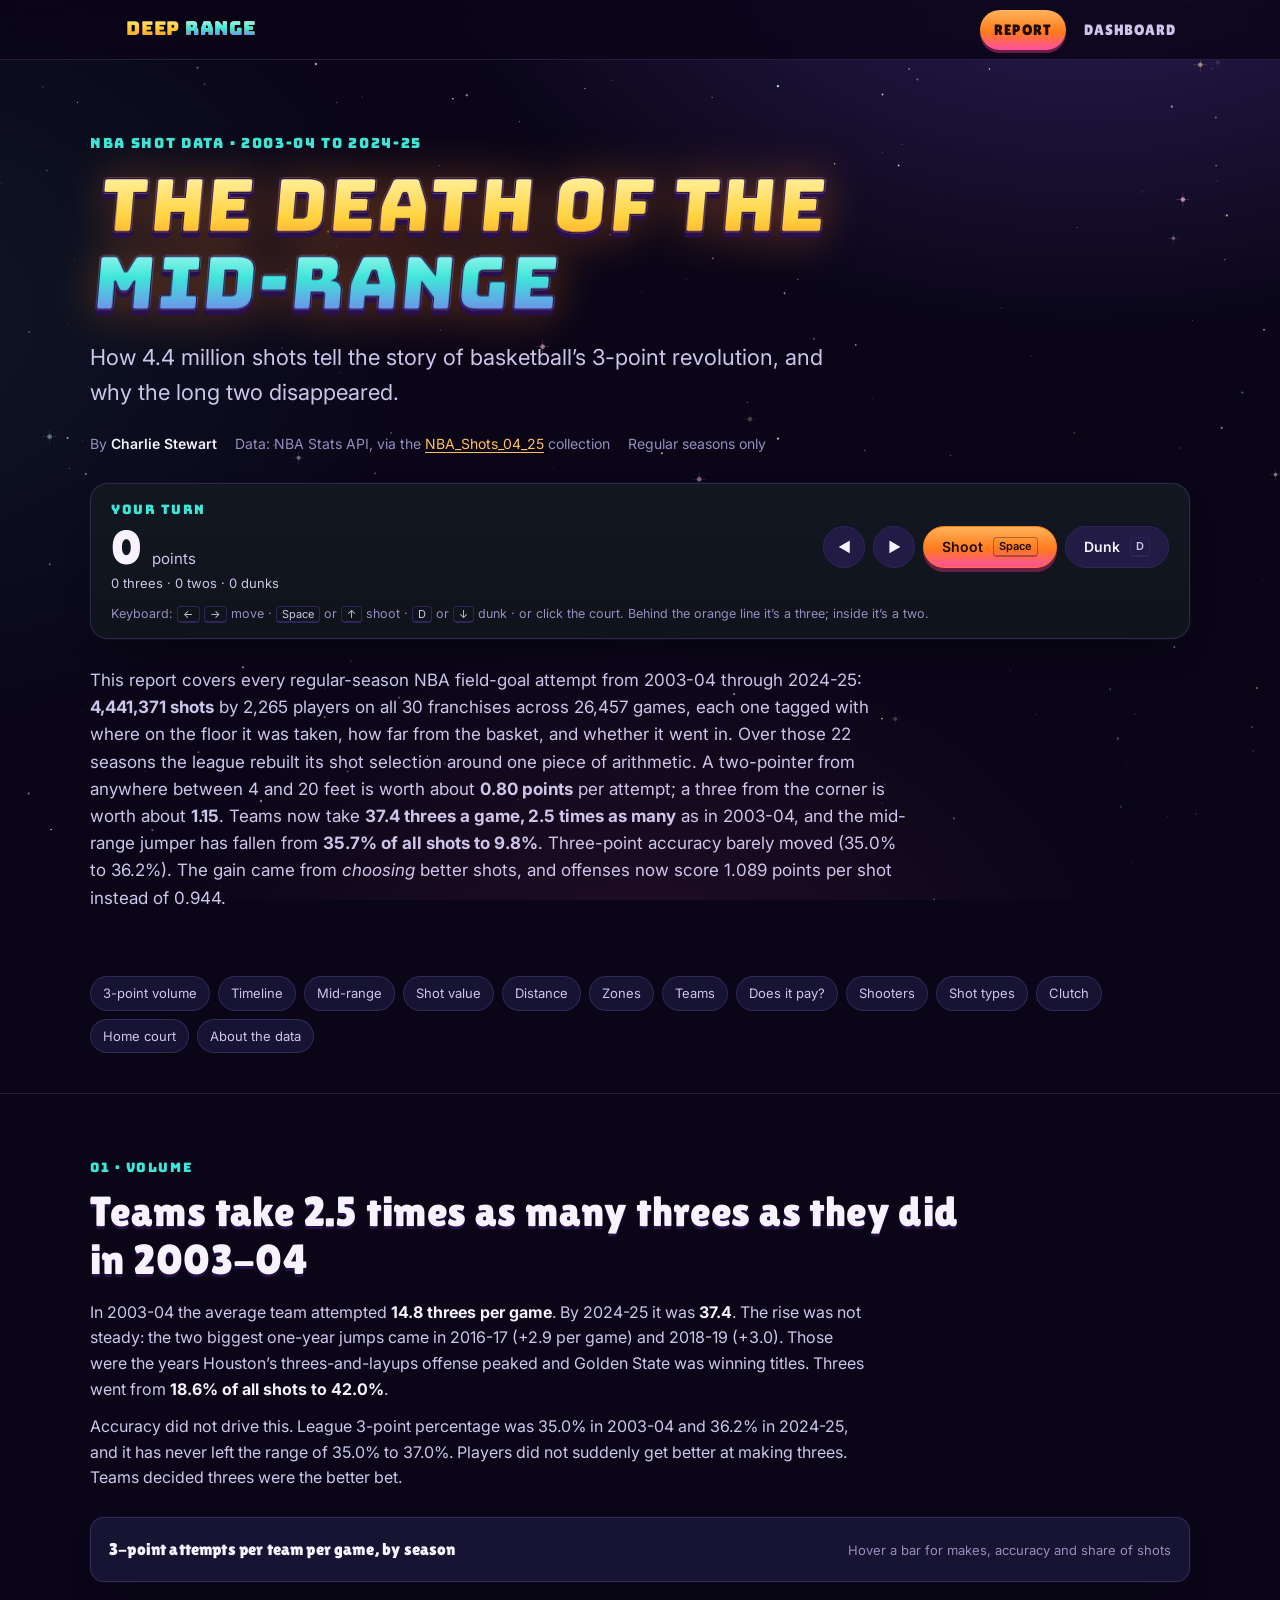
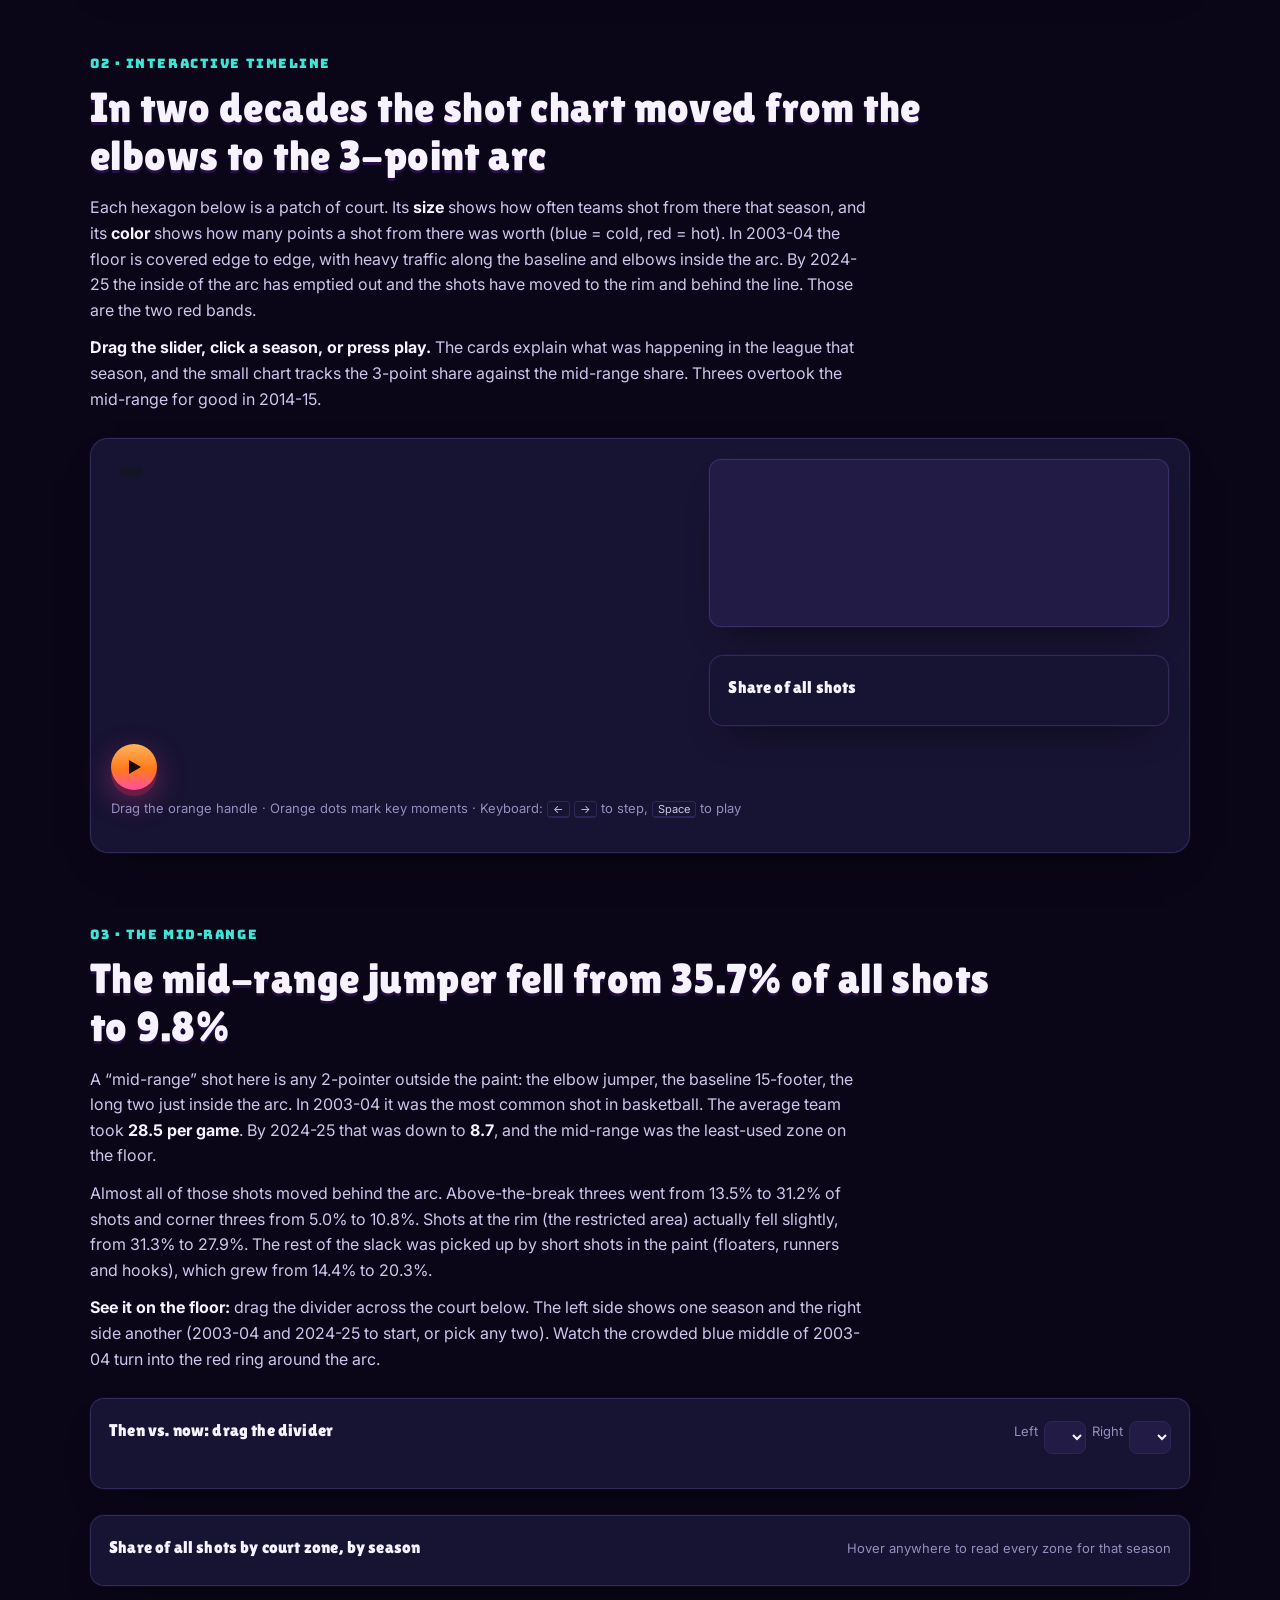
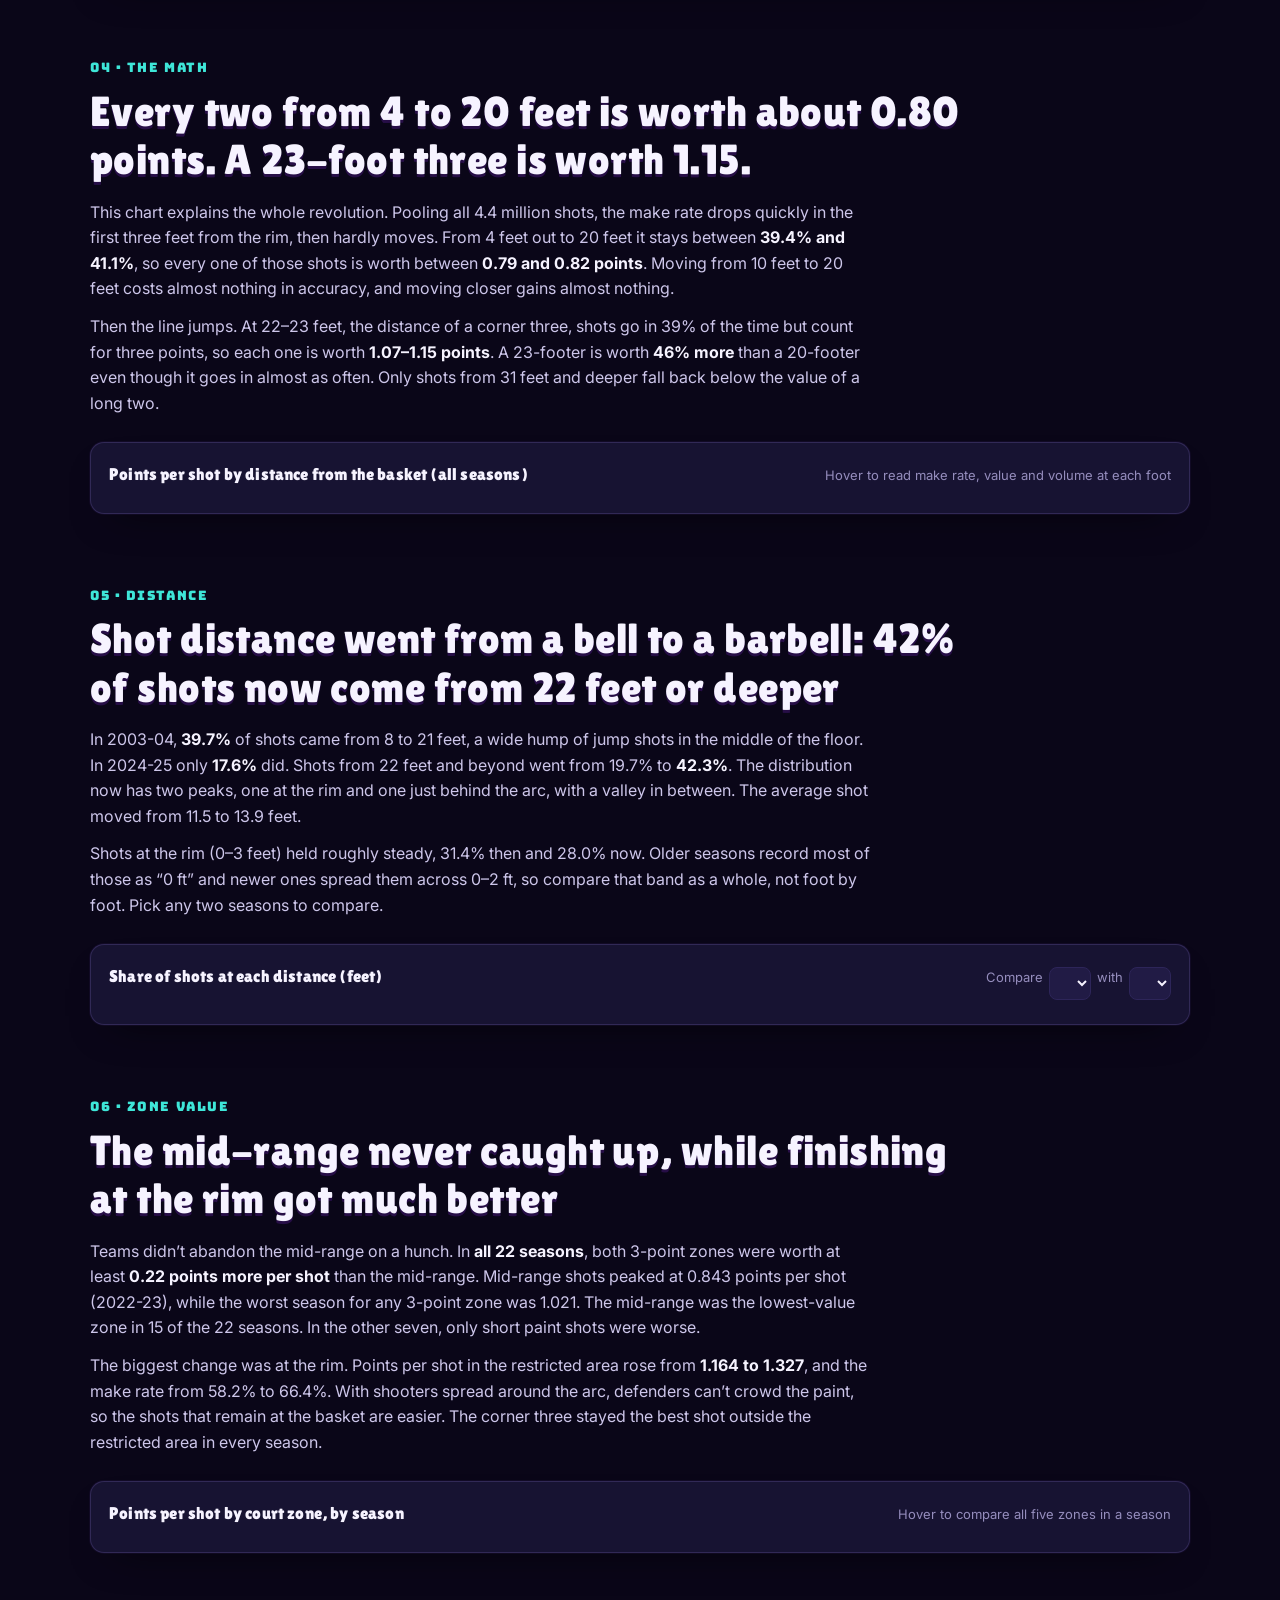
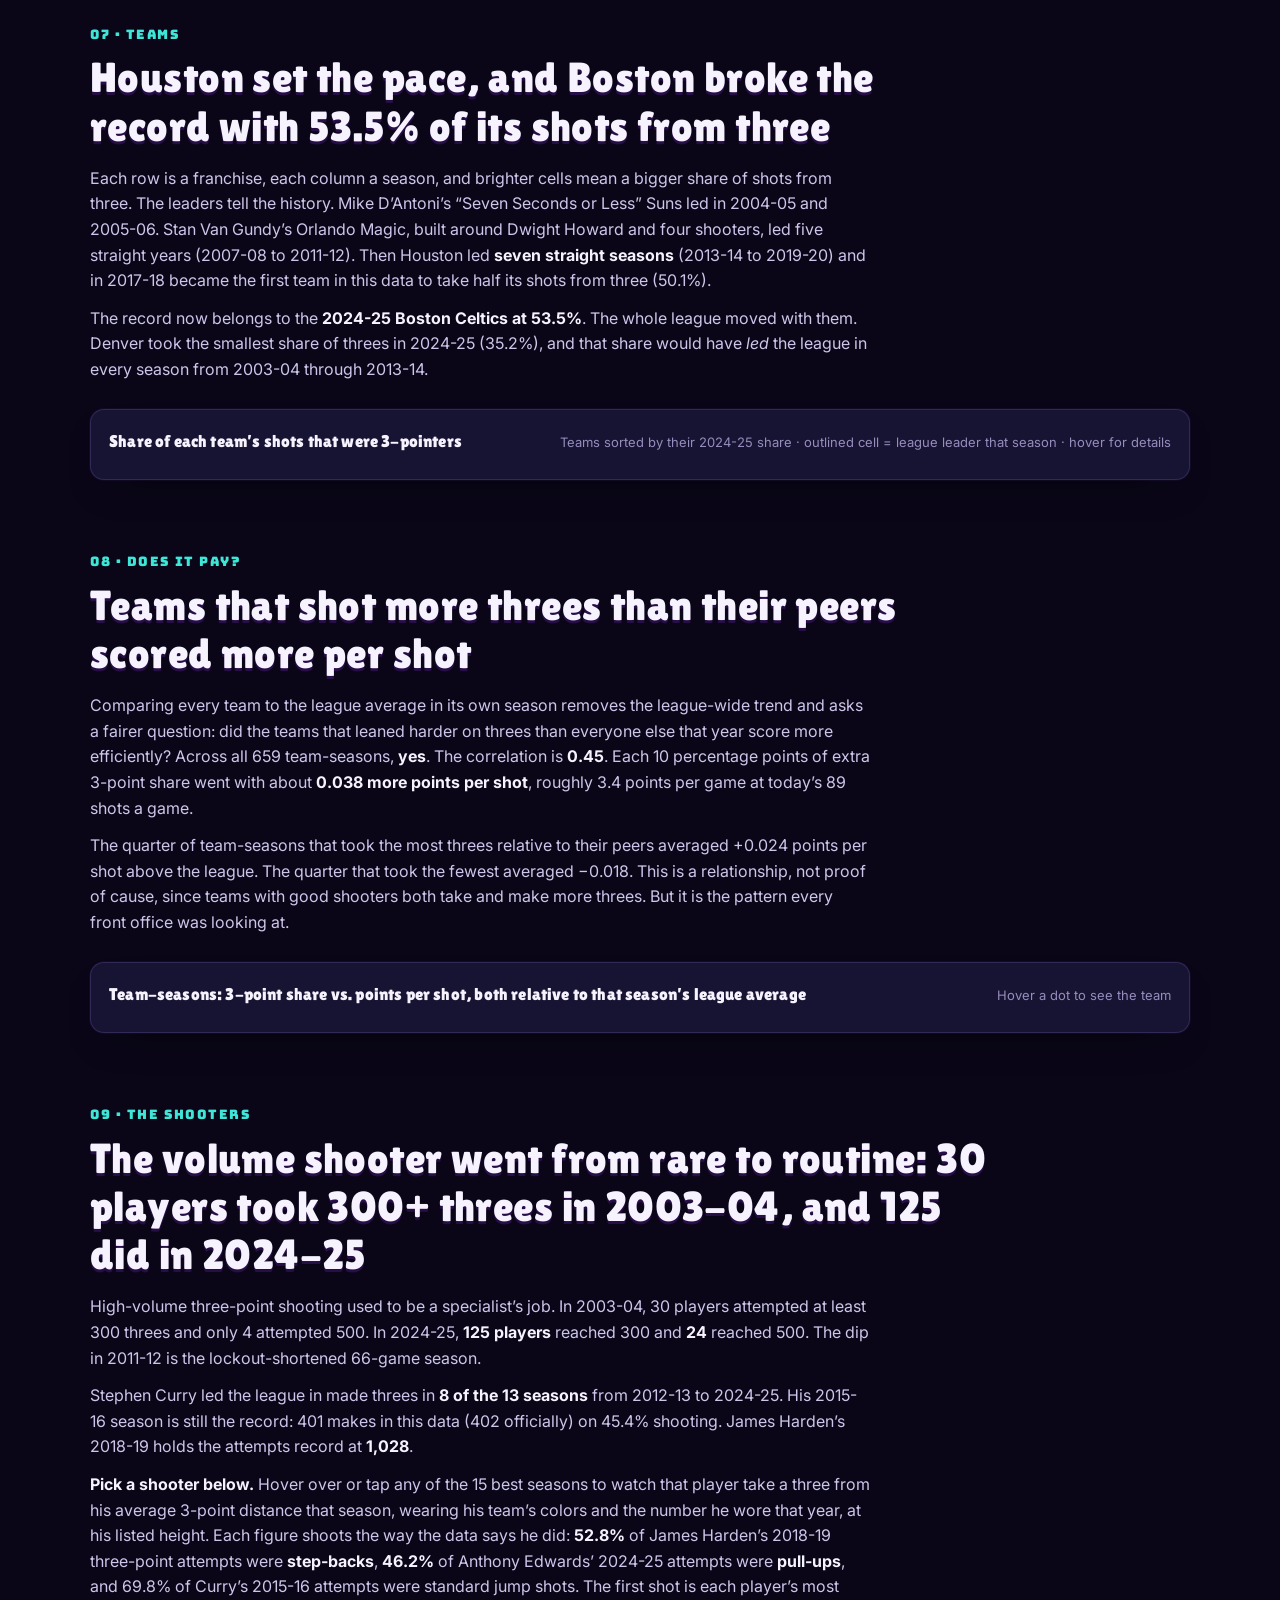
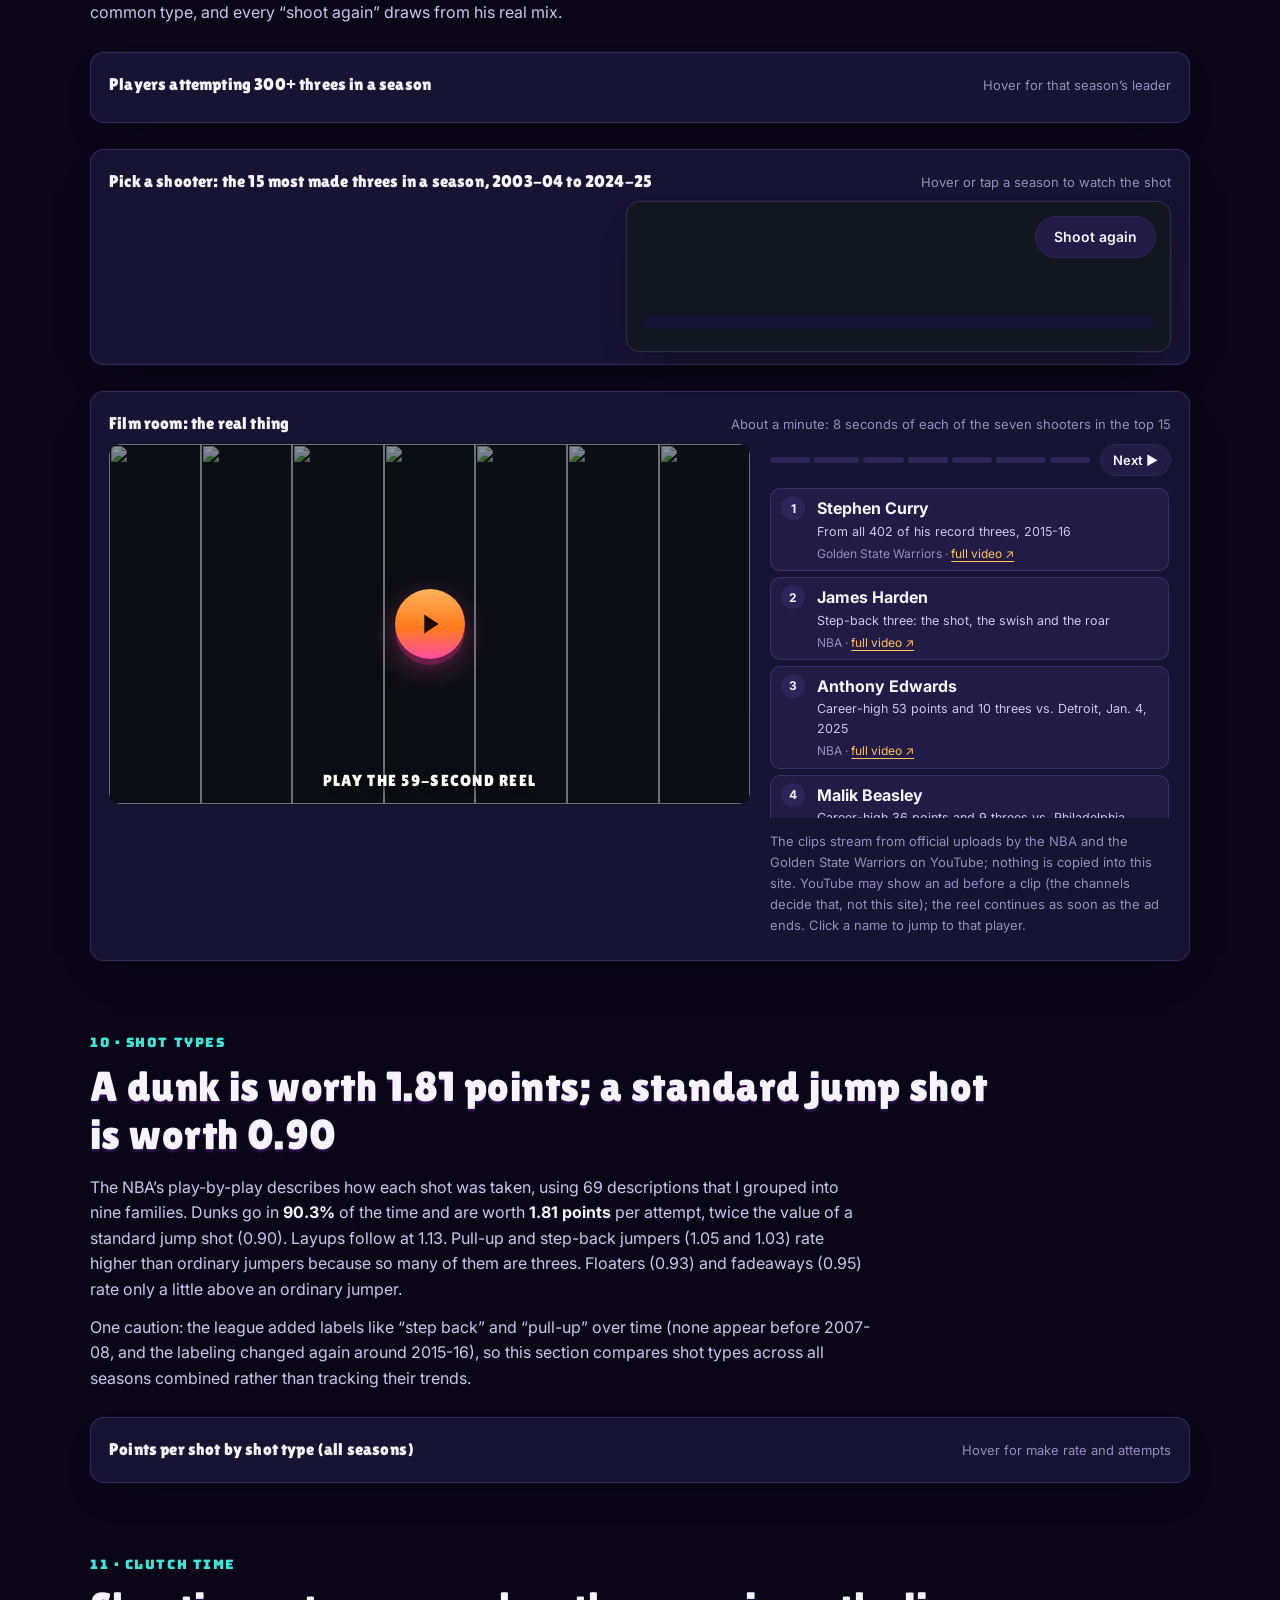
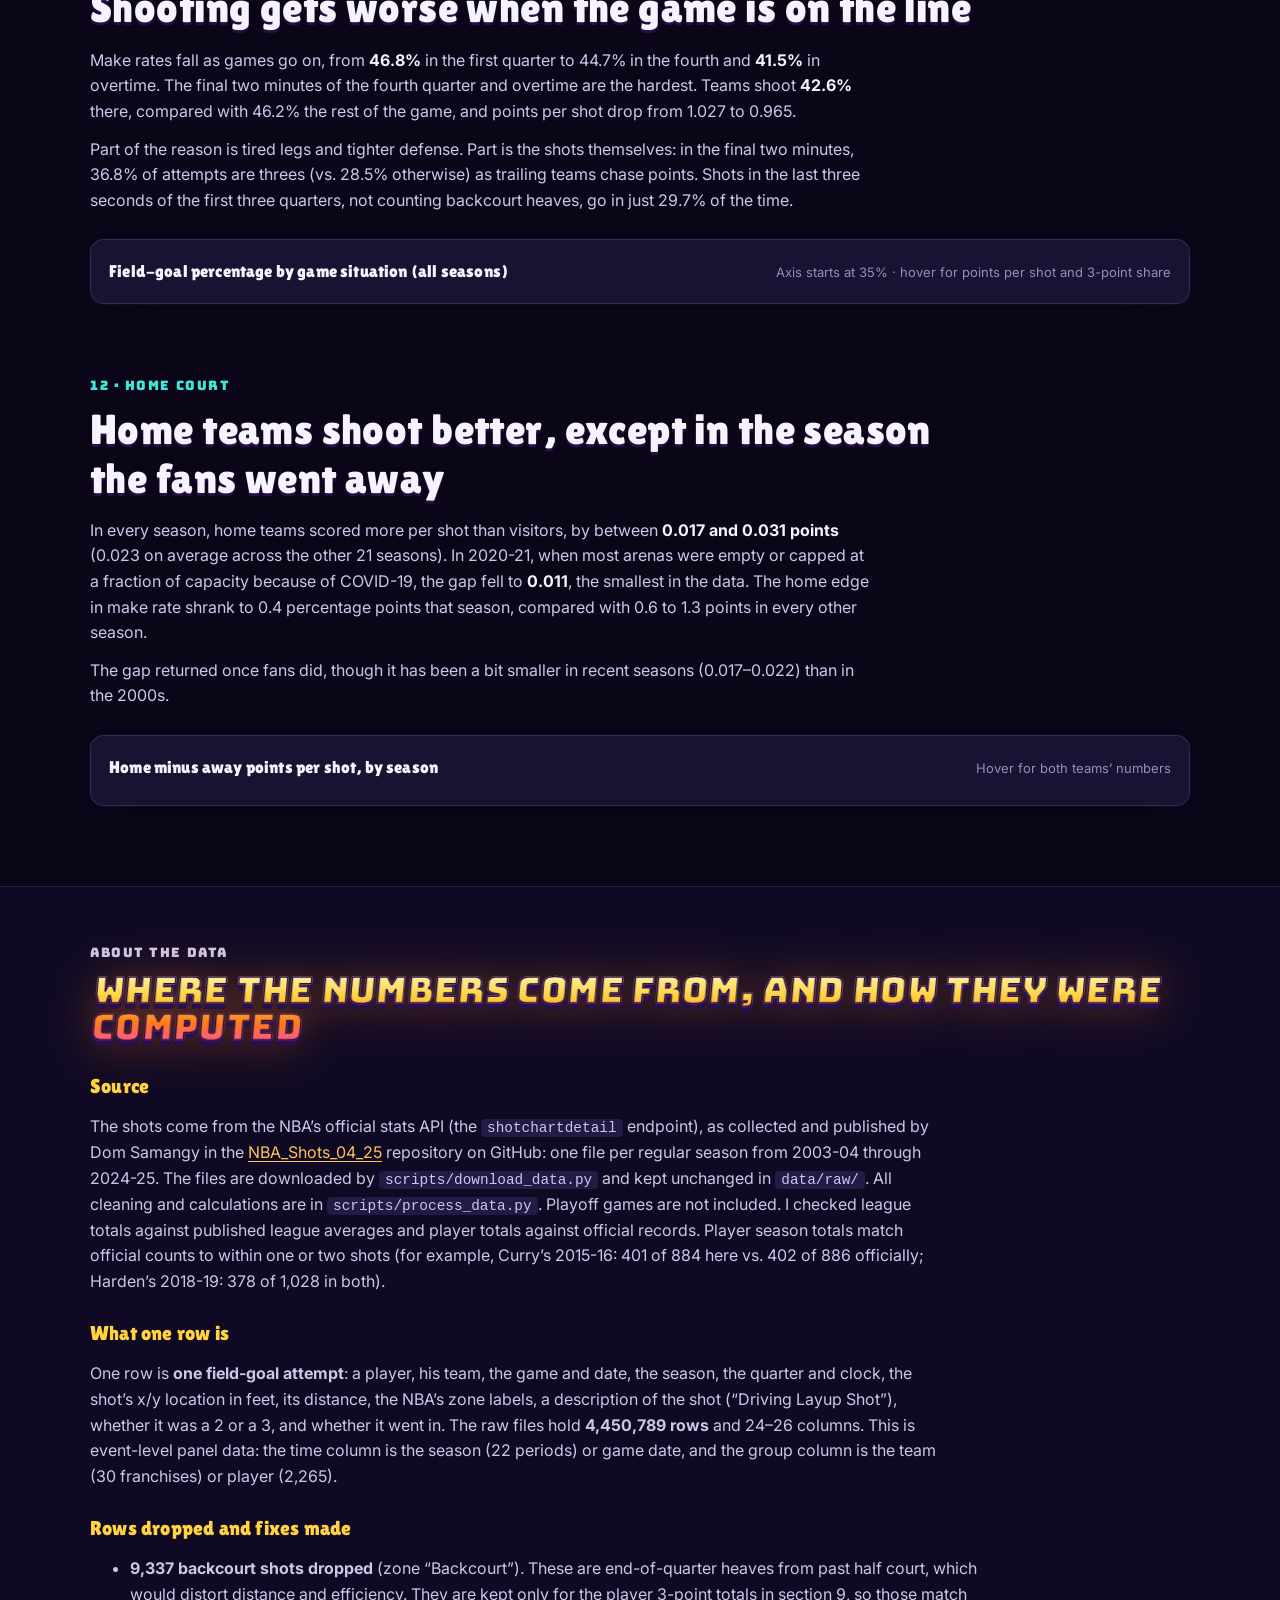
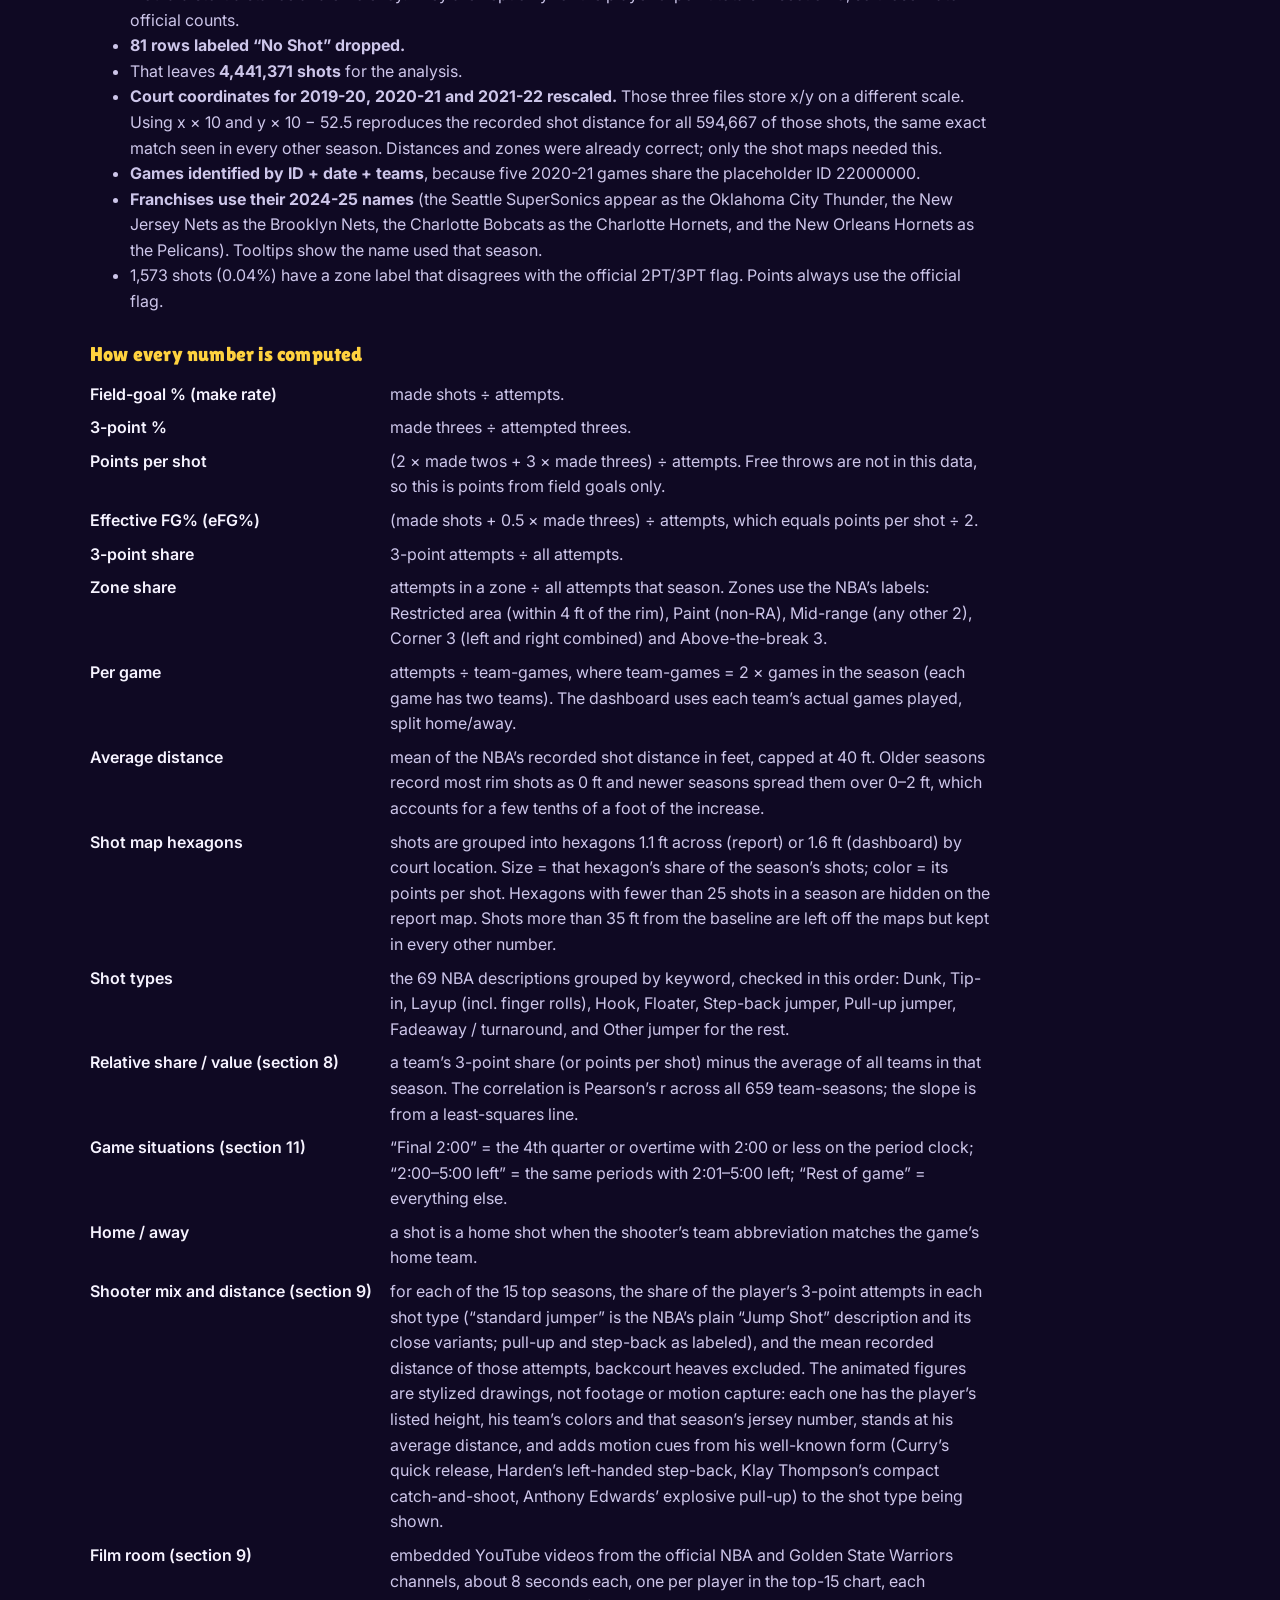
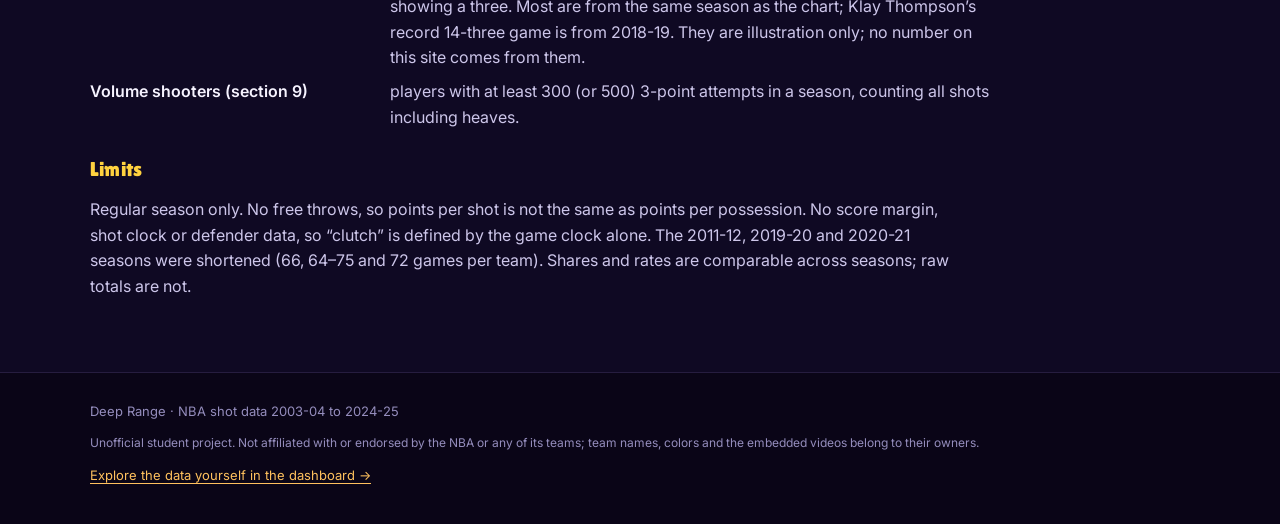
==== commit 33be554d: "Dashboard: quick views, written summary, click-to-filter, season slider - Eight one-click quick view" ====
--- a/index.html
+++ b/index.html
@@ -9,7 +9,7 @@
   <link rel="preconnect" href="https://fonts.gstatic.com" crossorigin>
   <link href="https://fonts.googleapis.com/css2?family=Bungee&family=Lilita+One&family=Inter:wght@400;500;600;700&display=swap" rel="stylesheet">
   <link rel="icon" href="favicon.svg" type="image/svg+xml">
-  <link rel="stylesheet" href="css/style.css?v=202610011753">
+  <link rel="stylesheet" href="css/style.css?v=202610011826">
 </head>
 <body>
 
@@ -553,9 +553,9 @@
 </footer>
 
 <script src="https://cdnjs.cloudflare.com/ajax/libs/d3/7.9.0/d3.min.js"></script>
-<script src="js/common.js?v=202610011753"></script>
-<script src="js/shooter.js?v=202610011753"></script>
-<script src="js/report.js?v=202610011753"></script>
-<script src="js/film.js?v=202610011753"></script>
+<script src="js/common.js?v=202610011826"></script>
+<script src="js/shooter.js?v=202610011826"></script>
+<script src="js/report.js?v=202610011826"></script>
+<script src="js/film.js?v=202610011826"></script>
 </body>
 </html>
--- a/css/style.css
+++ b/css/style.css
@@ -590,3 +590,52 @@
 .wipe-stats .row { display: flex; justify-content: space-between; font-size: 14px; color: var(--text-2); }
 .wipe-stats .row b { color: var(--text); font-variant-numeric: tabular-nums; }
 @media (max-width: 520px) { .wipe-stats { grid-template-columns: 1fr; } }
+
+/* ---------------------------------------------------------------- dashboard v3: quick views, summary, slider, undo */
+.presets-wrap { margin-top: 22px; }
+.presets-head { display: flex; flex-wrap: wrap; align-items: baseline; gap: 4px 14px; margin-bottom: 10px; }
+.presets-head h2 { font-size: 22px; color: var(--gold); }
+.presets { display: grid; grid-template-columns: repeat(auto-fill, minmax(220px, 1fr)); gap: 10px; }
+.preset {
+  font: inherit; text-align: left; cursor: pointer; color: var(--text); border-radius: 12px; padding: 10px 12px;
+  background: linear-gradient(160deg, var(--surface-2), var(--surface)); border: 1px solid var(--border);
+  display: flex; flex-direction: column; gap: 2px; transition: transform 0.12s, border-color 0.12s, box-shadow 0.12s;
+}
+.preset b { font-family: var(--font-head); font-weight: 400; font-size: 16px; letter-spacing: 0.01em; }
+.preset span { font-size: 12.5px; color: var(--text-2); line-height: 1.35; }
+.preset:hover { transform: translateY(-2px); border-color: var(--neon); }
+.preset.on { border-color: var(--accent); box-shadow: 0 0 0 1px var(--accent), 0 8px 24px -10px rgba(255, 122, 26, 0.55); }
+.preset.on b { color: var(--accent-2); }
+.preset:focus-visible { outline: 2px solid var(--neon); outline-offset: 2px; }
+
+.season-filter { flex: 1 1 340px; min-width: 260px; }
+.season-filter .flabel b { color: var(--text); letter-spacing: 0.02em; text-transform: none; margin-left: 4px; font-size: 12px; }
+.season-slider { display: flex; align-items: center; gap: 10px; }
+.season-range { flex: 1; min-width: 0; }
+.season-range svg { display: block; overflow: visible; }
+.season-handle { cursor: grab; outline: none; }
+.season-handle:focus-visible circle:last-child { stroke: var(--neon); stroke-width: 3.5; }
+.play-mini {
+  flex: none; width: 36px; height: 36px; border-radius: 50%; border: 0; cursor: pointer; display: grid; place-items: center; color: #1d0b00;
+  background: linear-gradient(180deg, #ffb35c, #ff7a1a 55%, #ff4fa3); box-shadow: 0 3px 0 #6b1d45;
+}
+.play-mini:active { transform: translateY(2px); box-shadow: 0 1px 0 #6b1d45; }
+.play-mini:focus-visible { outline: 2px solid var(--neon); outline-offset: 2px; }
+
+.status-row { display: flex; flex-wrap: wrap; align-items: center; justify-content: space-between; gap: 6px 12px; margin-top: 8px; }
+.filters .status-row .status { margin-top: 0; }
+.btn.undo { padding: 5px 12px; font-size: 13px; border-color: var(--neon); }
+
+.insight {
+  margin-top: 18px; border-radius: var(--radius); padding: 14px 18px 12px; border: 1px solid rgba(62, 230, 216, 0.35);
+  background: linear-gradient(135deg, rgba(62, 230, 216, 0.10), rgba(139, 92, 246, 0.10) 60%, rgba(255, 79, 163, 0.08)), var(--surface);
+}
+.insight-head { display: flex; align-items: center; gap: 8px; }
+.insight-head h2 { font-size: 20px; color: var(--neon); }
+.insight-icon { color: var(--gold); font-size: 18px; }
+.insight ul { margin: 8px 0 6px; padding-left: 20px; display: grid; gap: 4px; }
+.insight li { color: var(--text-2); font-size: 15px; }
+.insight li b { color: var(--text); }
+.insight-tip { margin: 4px 0 0; font-size: 12.5px; color: var(--muted); }
+table.tbl tbody tr.clicky { cursor: pointer; }
+table.tbl tbody tr.clicky:hover td { background: var(--surface-3); }
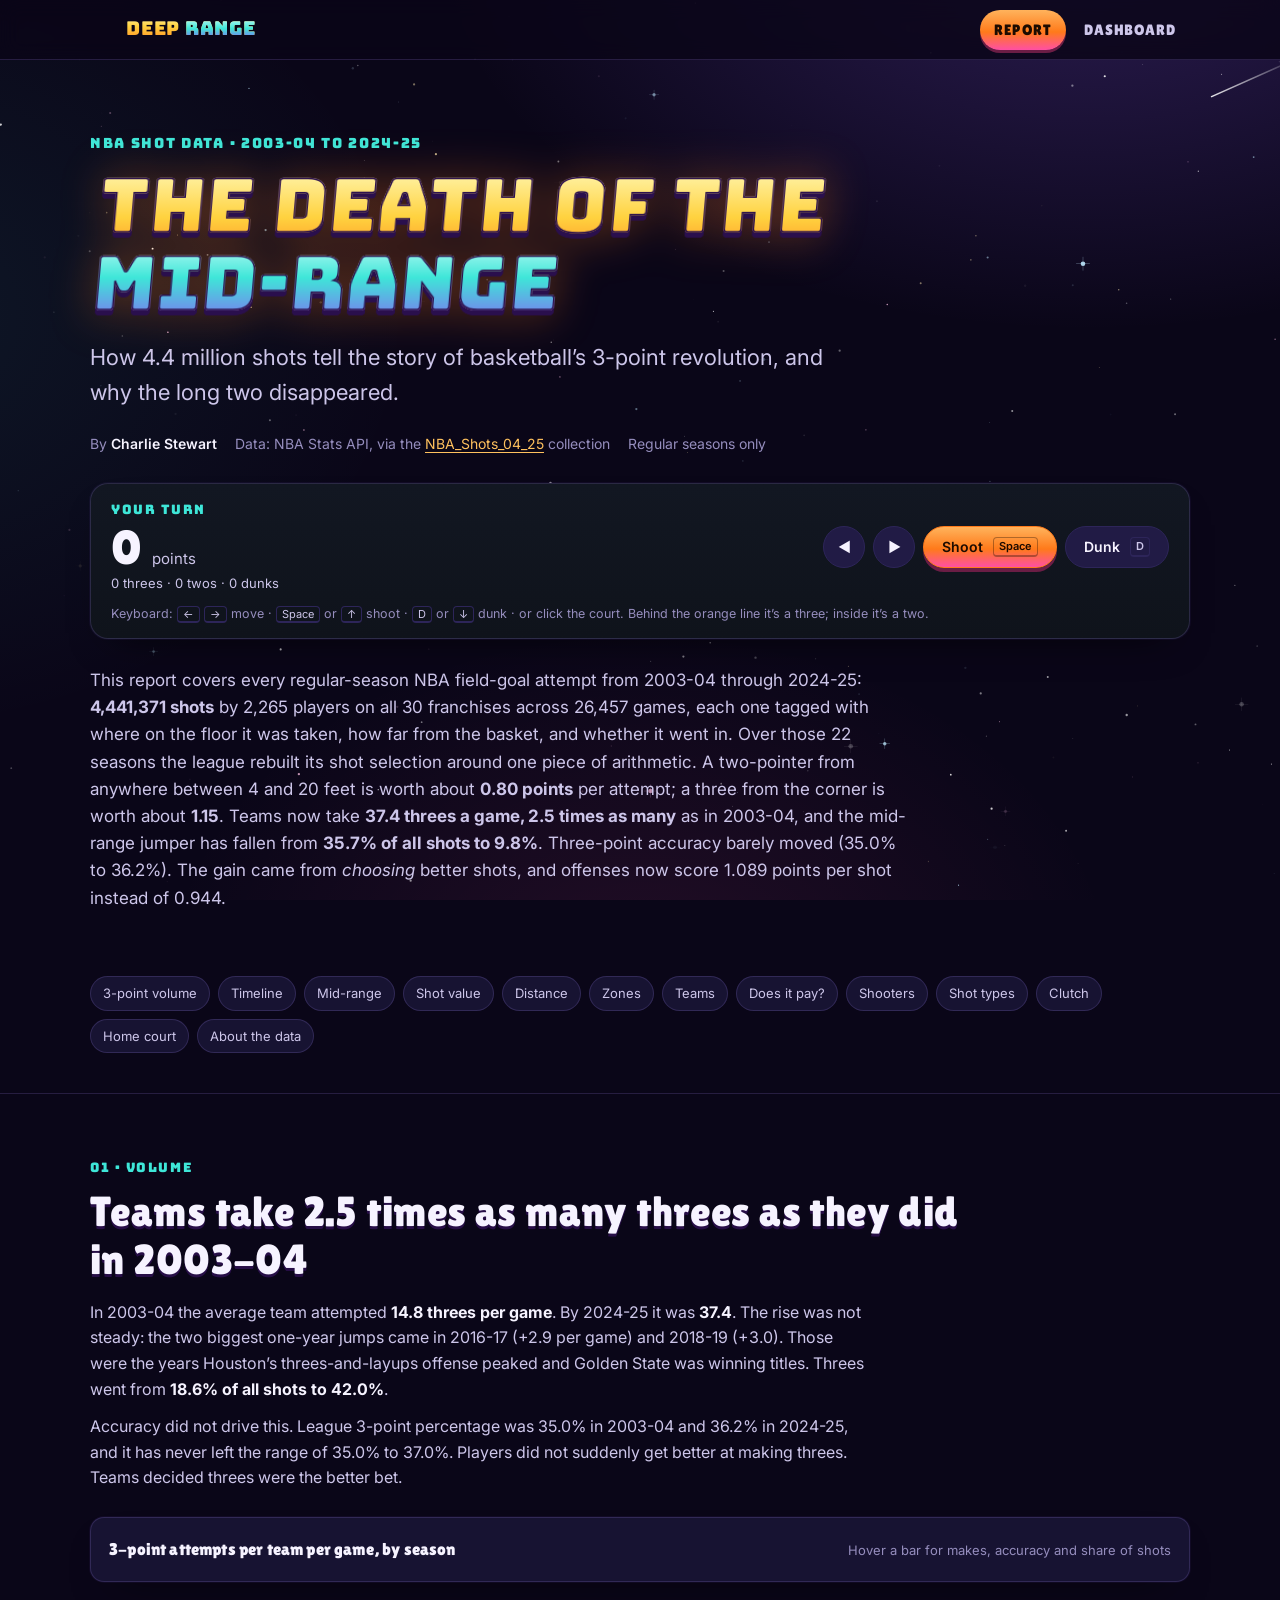
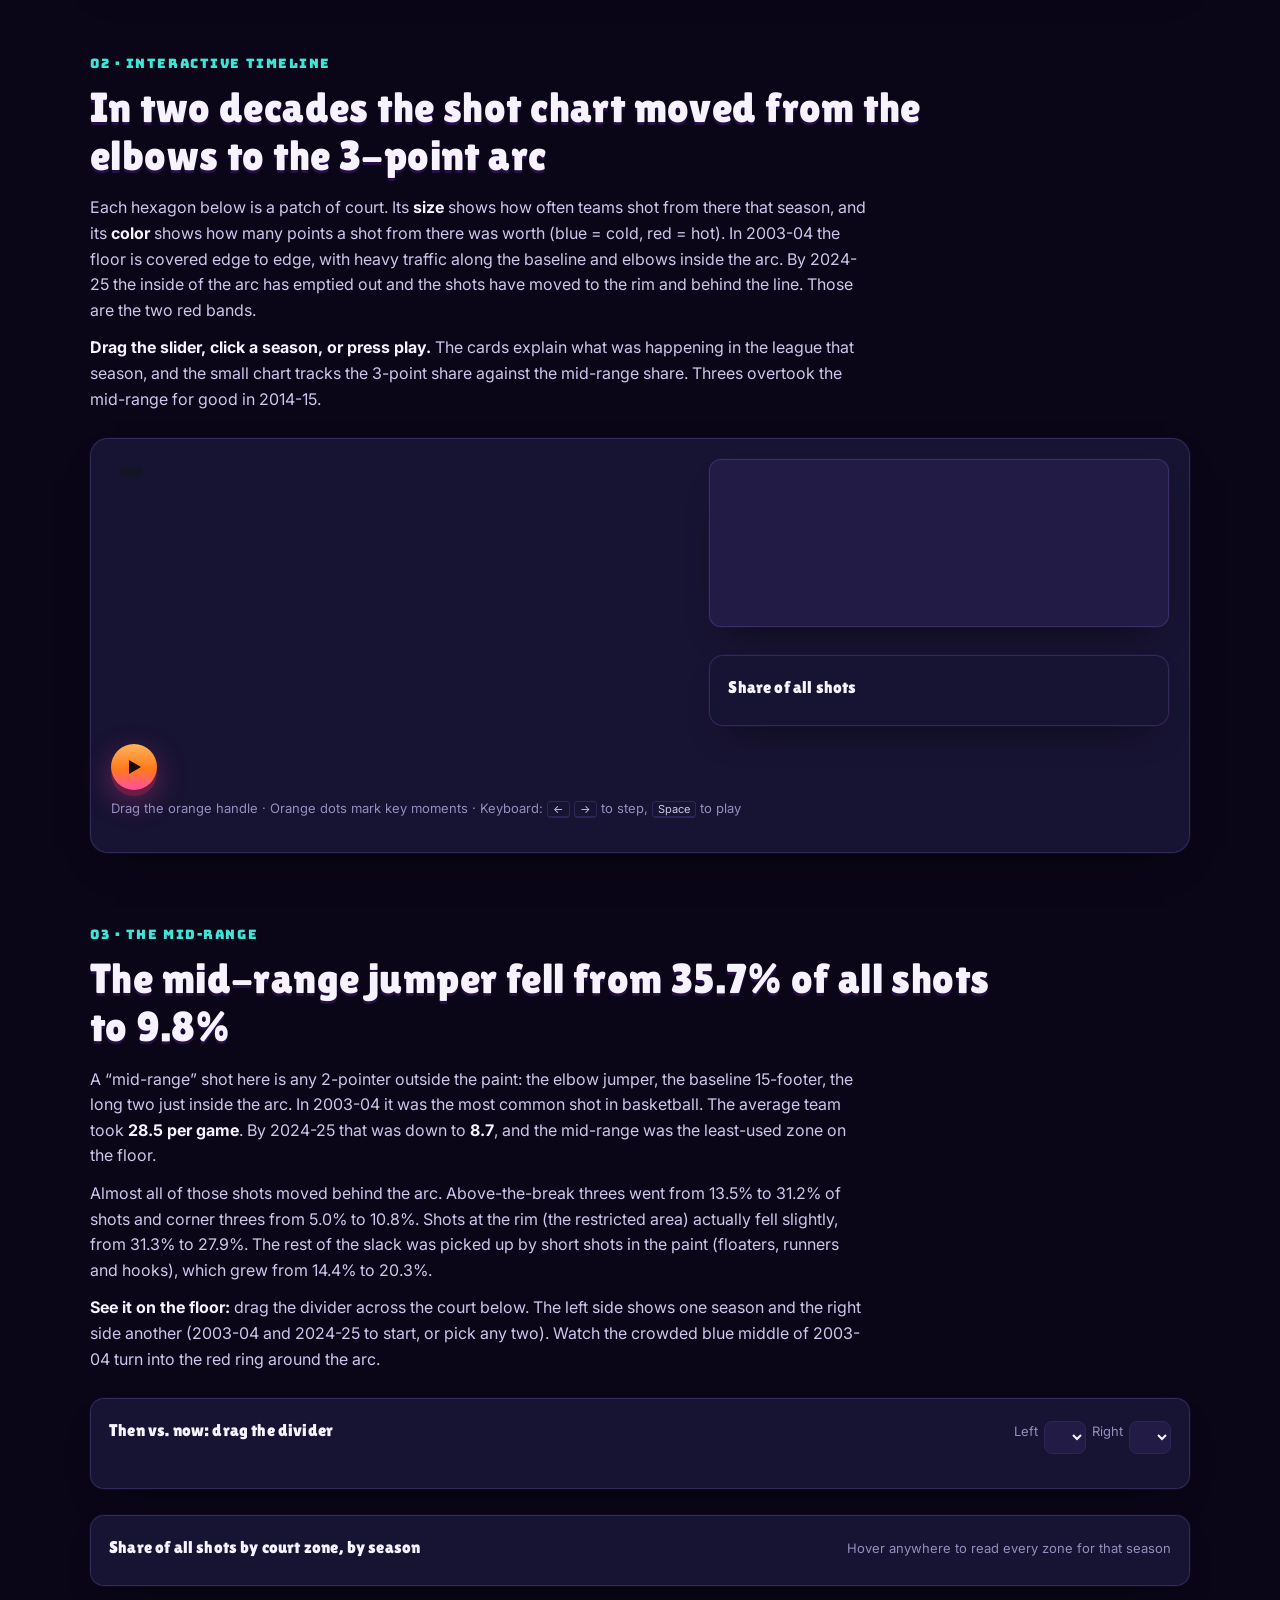
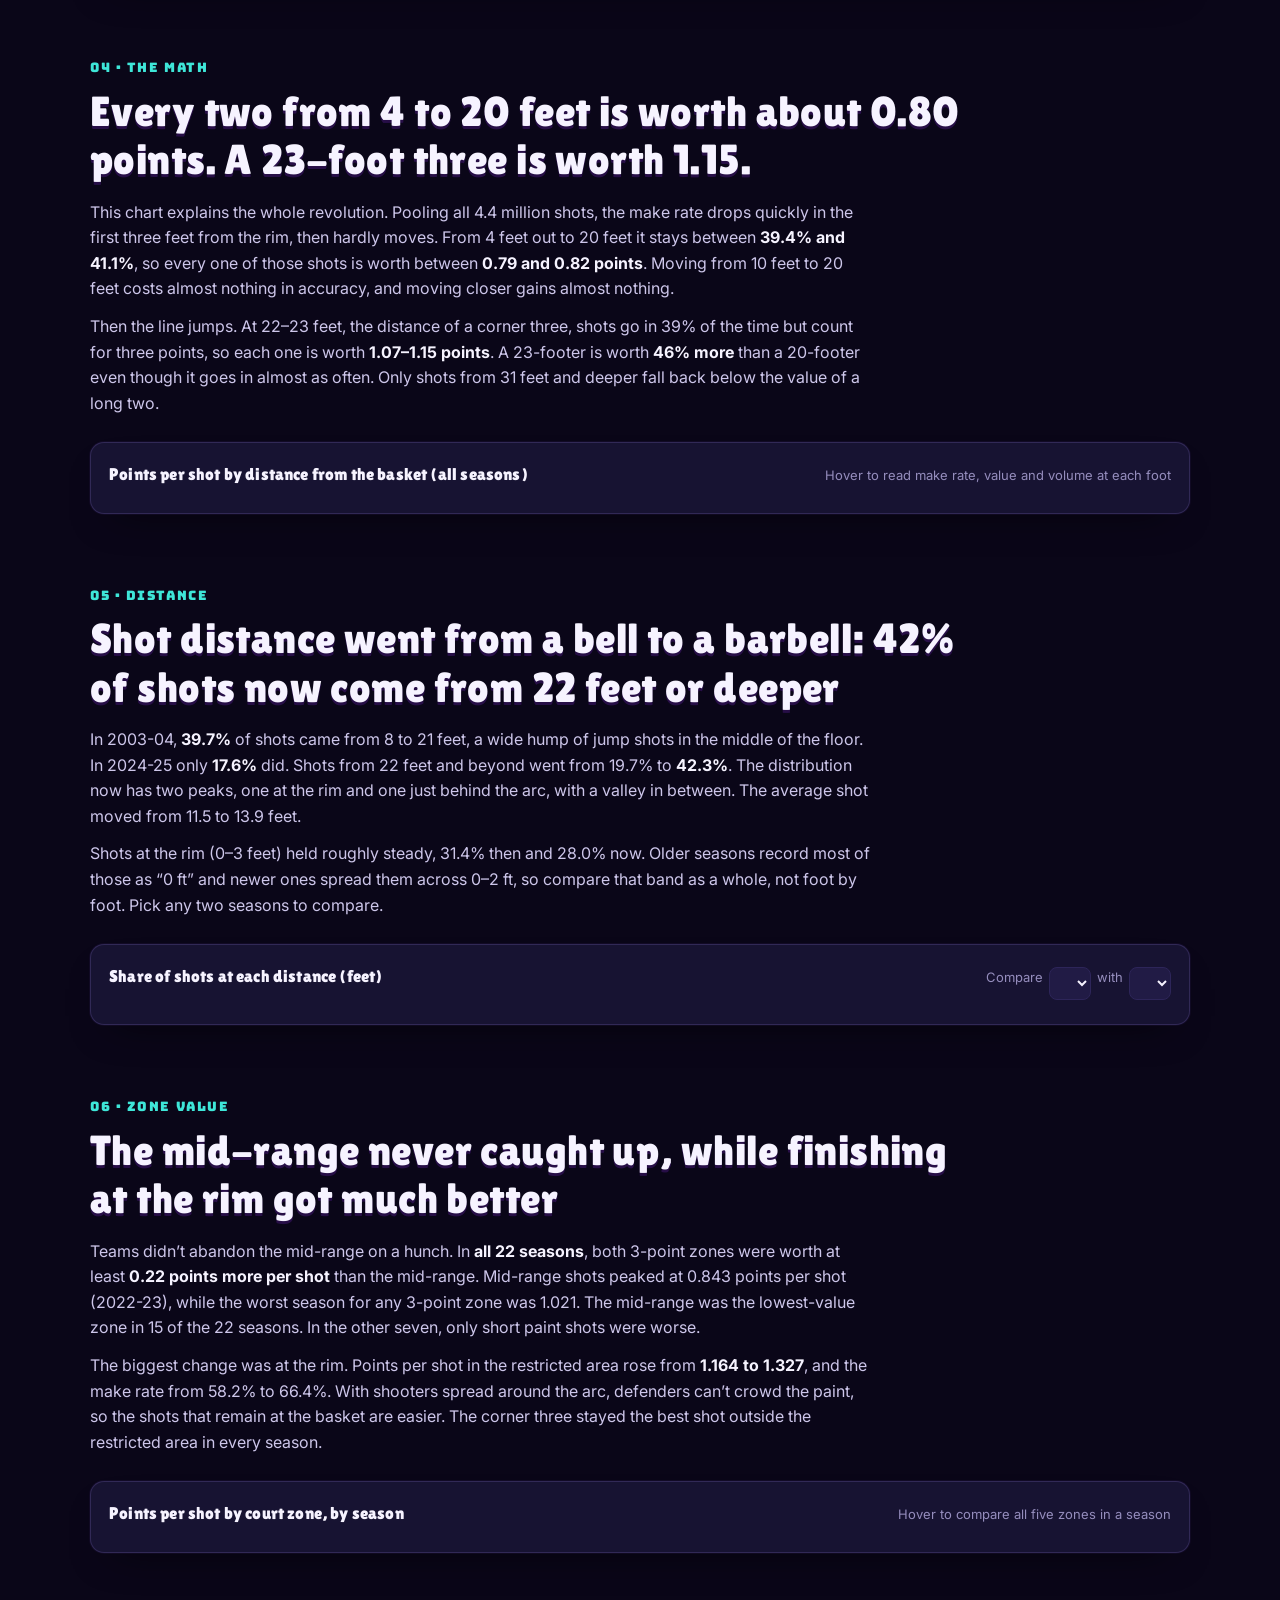
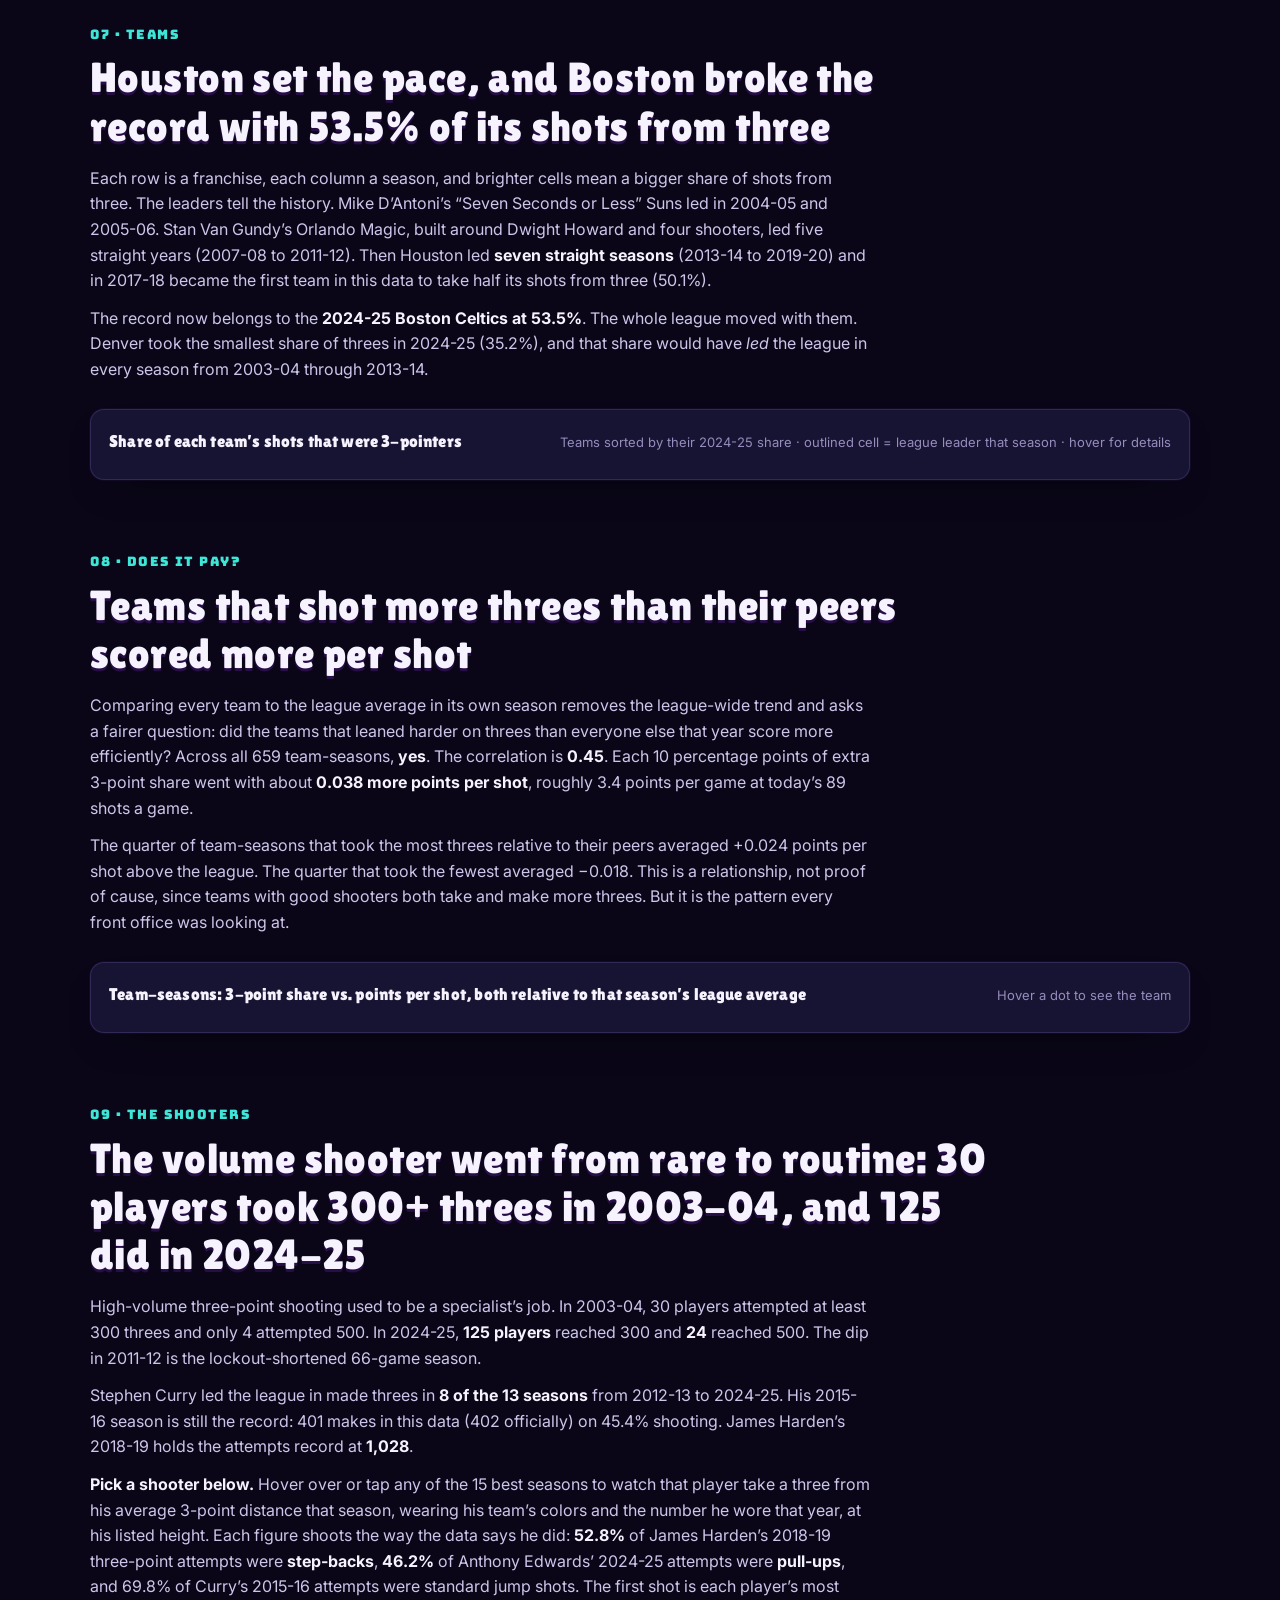
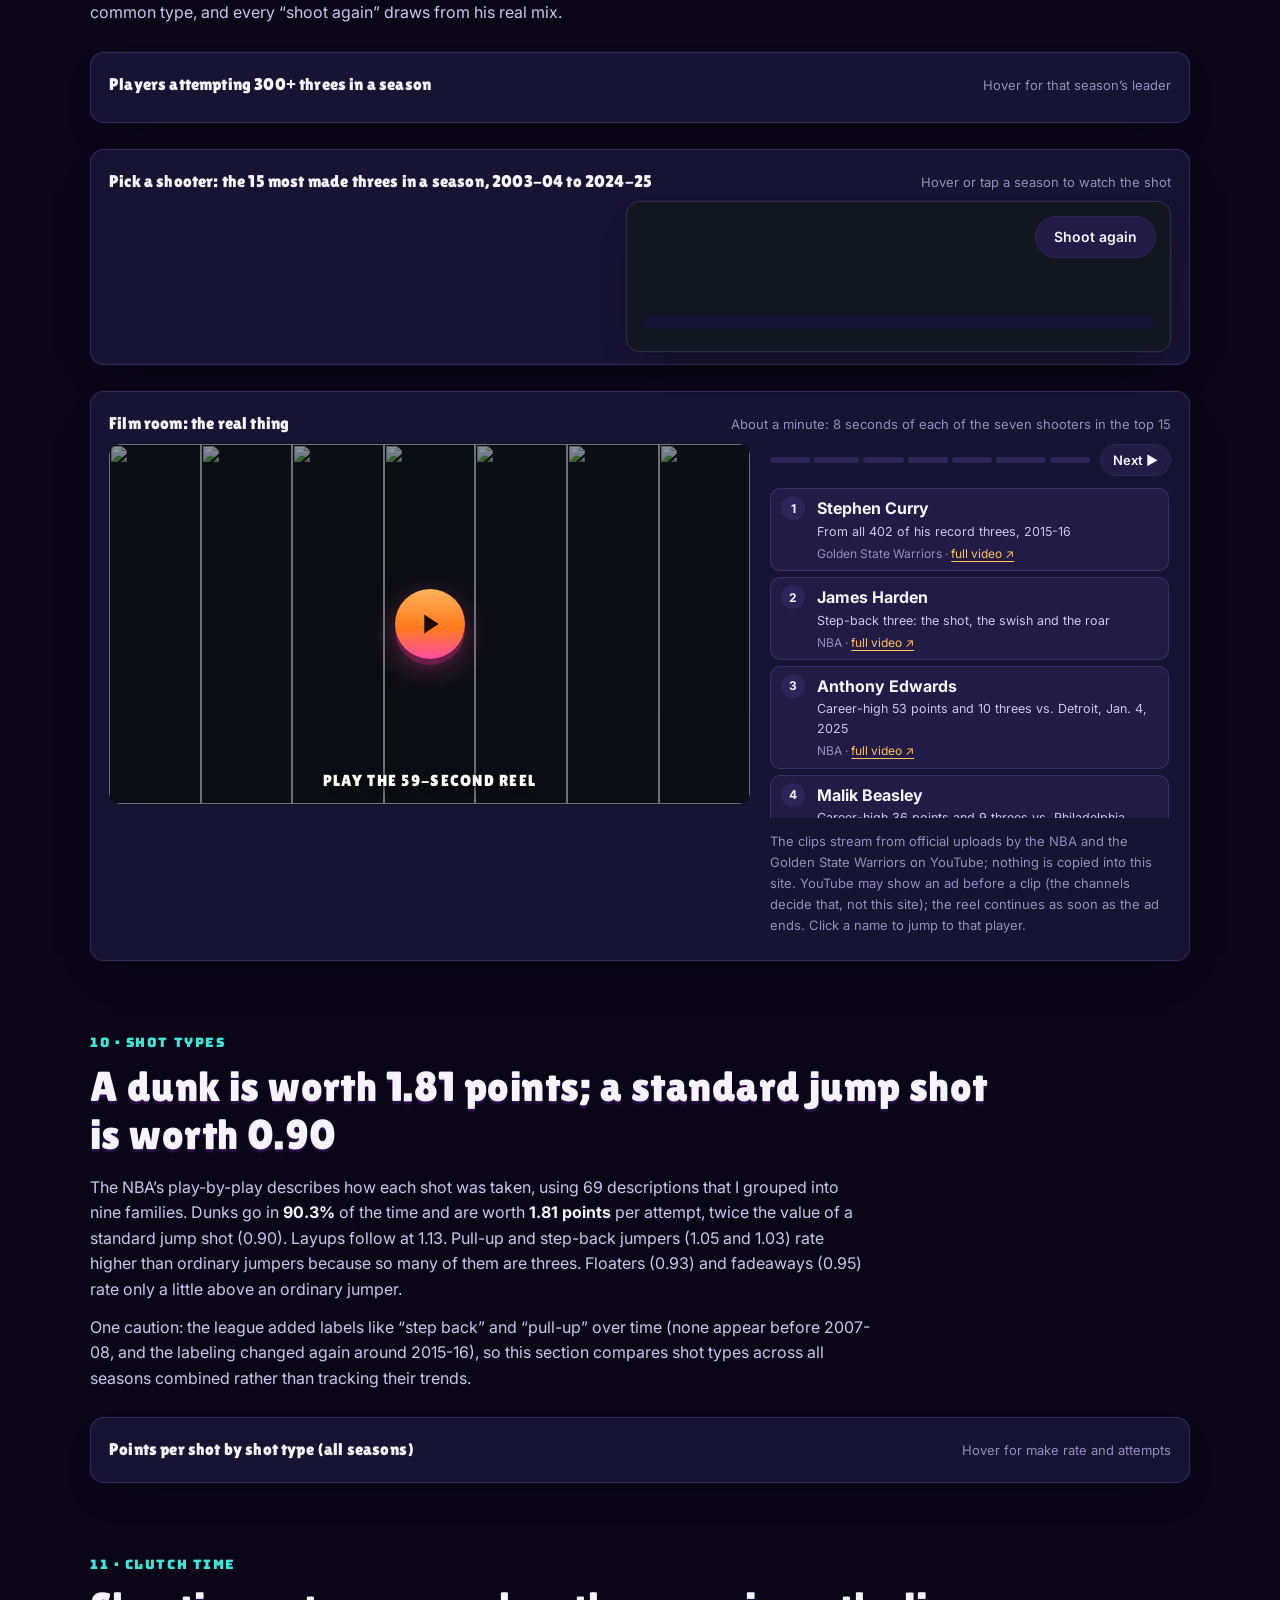
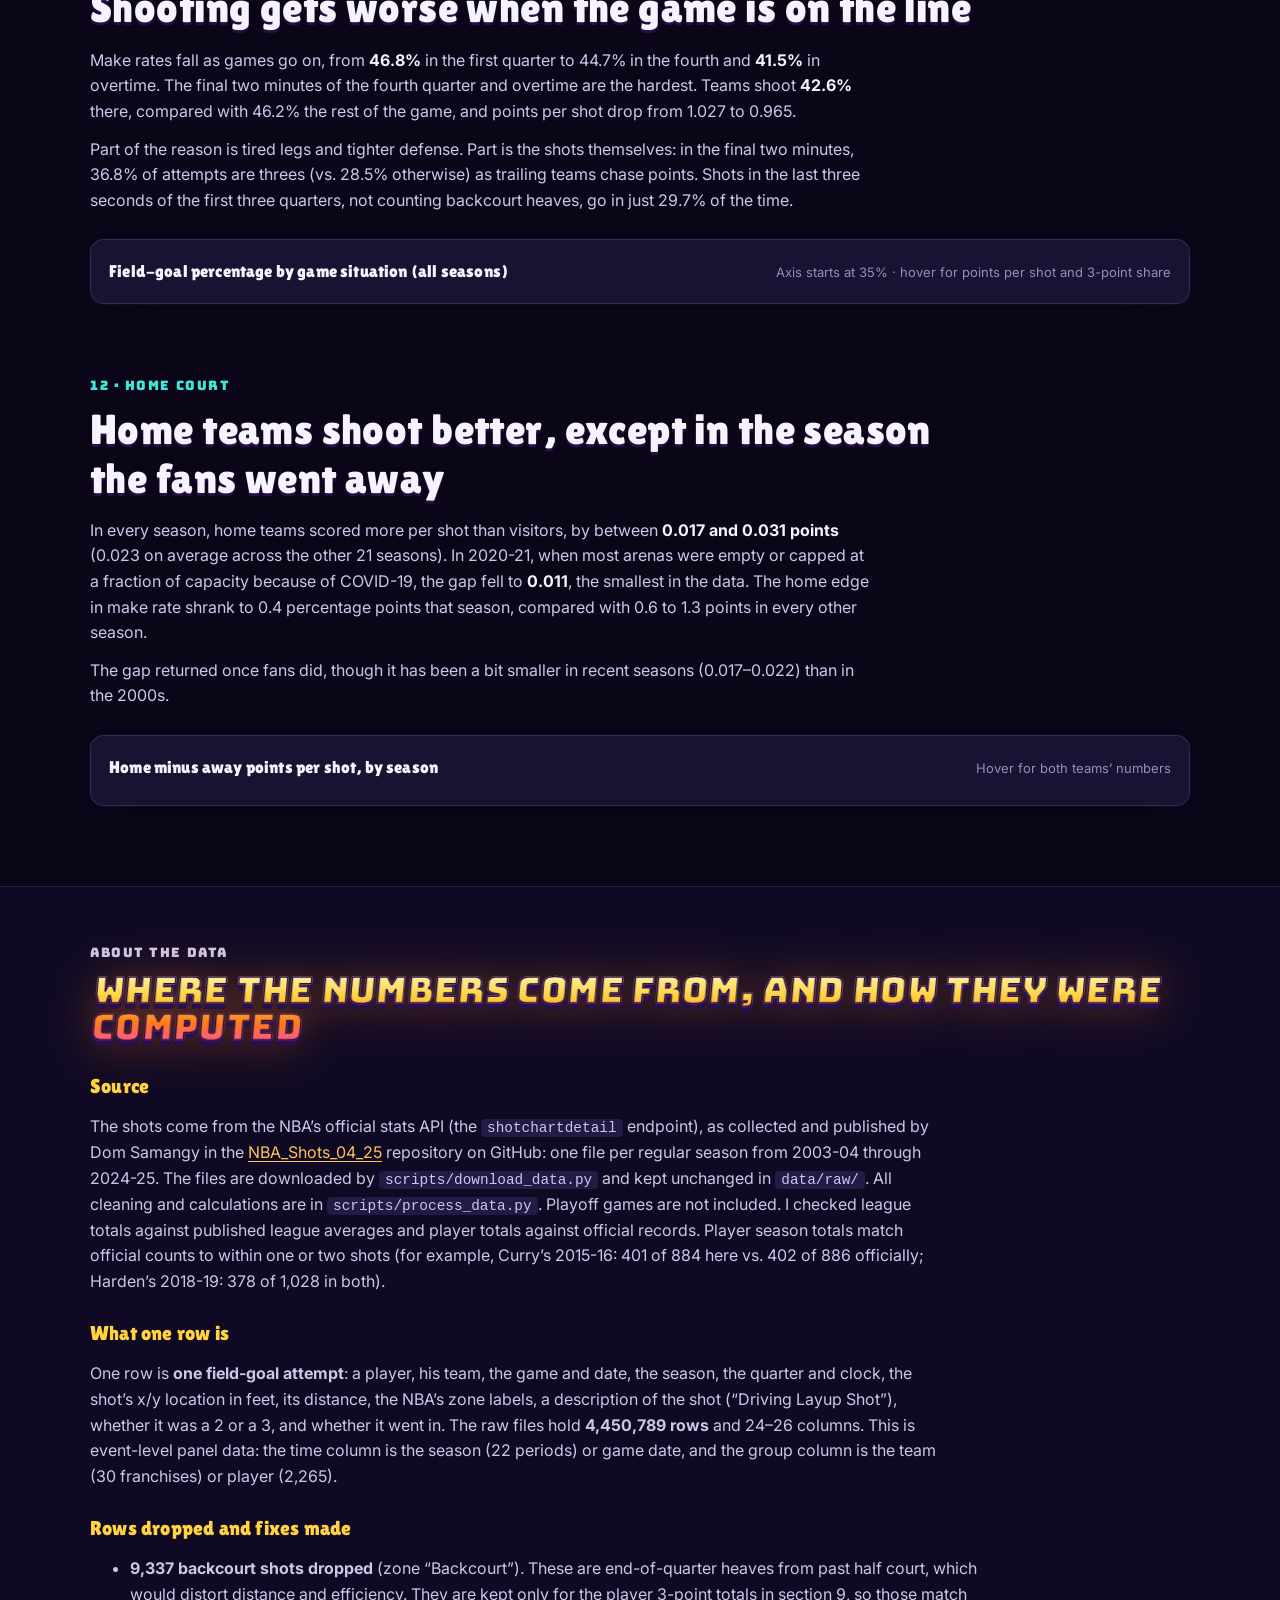
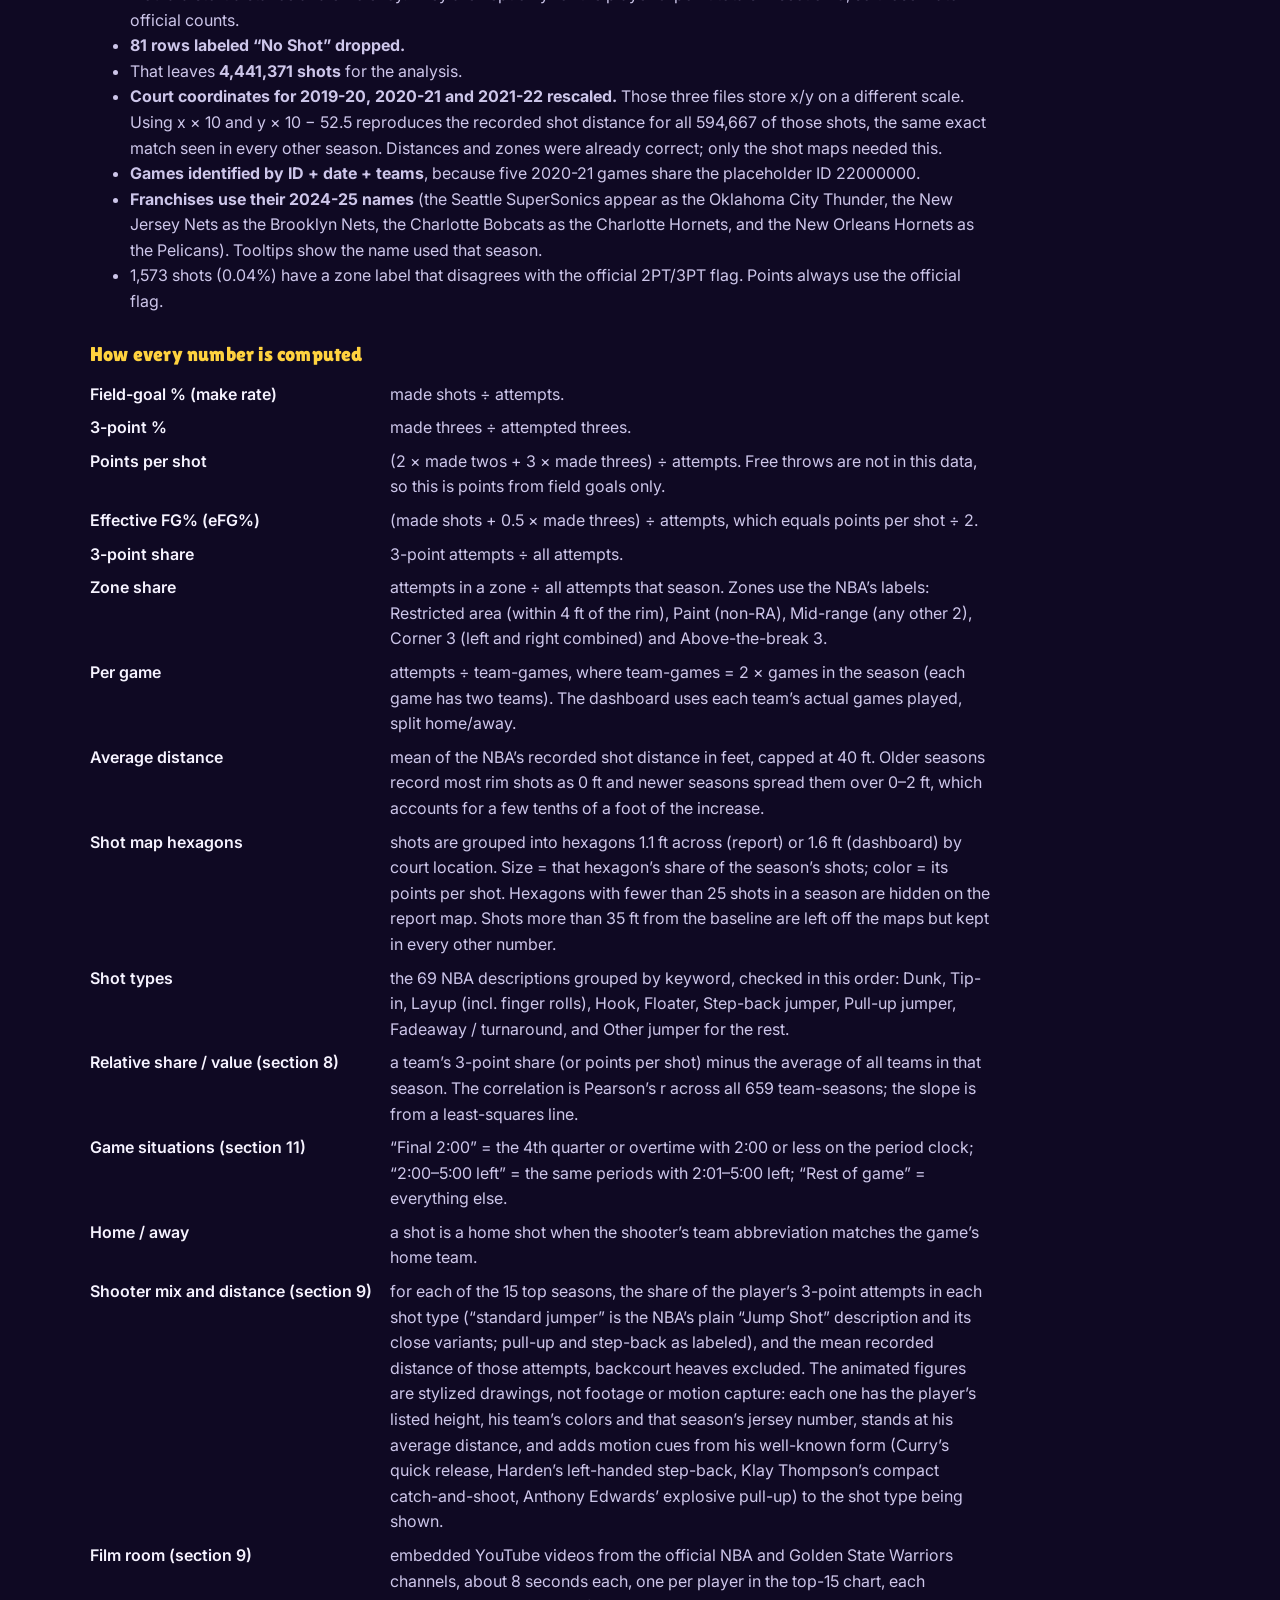
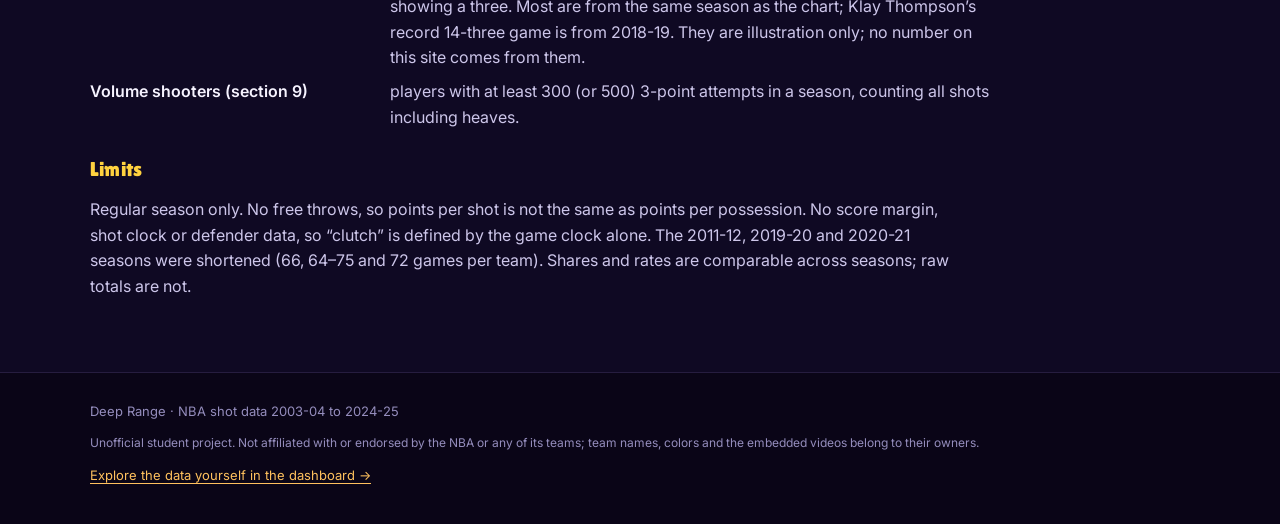
==== commit 89b50bfa: "Fix the team dropdown hiding behind the tiles The filter bar lost its stacking order when it stopped" ====
--- a/index.html
+++ b/index.html
@@ -9,7 +9,7 @@
   <link rel="preconnect" href="https://fonts.gstatic.com" crossorigin>
   <link href="https://fonts.googleapis.com/css2?family=Bungee&family=Lilita+One&family=Inter:wght@400;500;600;700&display=swap" rel="stylesheet">
   <link rel="icon" href="favicon.svg" type="image/svg+xml">
-  <link rel="stylesheet" href="css/style.css?v=202610011826">
+  <link rel="stylesheet" href="css/style.css?v=202610011855">
 </head>
 <body>
 
@@ -553,9 +553,9 @@
 </footer>
 
 <script src="https://cdnjs.cloudflare.com/ajax/libs/d3/7.9.0/d3.min.js"></script>
-<script src="js/common.js?v=202610011826"></script>
-<script src="js/shooter.js?v=202610011826"></script>
-<script src="js/report.js?v=202610011826"></script>
-<script src="js/film.js?v=202610011826"></script>
+<script src="js/common.js?v=202610011855"></script>
+<script src="js/shooter.js?v=202610011855"></script>
+<script src="js/report.js?v=202610011855"></script>
+<script src="js/film.js?v=202610011855"></script>
 </body>
 </html>
--- a/css/style.css
+++ b/css/style.css
@@ -639,3 +639,13 @@
 .insight-tip { margin: 4px 0 0; font-size: 12.5px; color: var(--muted); }
 table.tbl tbody tr.clicky { cursor: pointer; }
 table.tbl tbody tr.clicky:hover td { background: var(--surface-3); }
+
+/* team dropdown: keep the filter bar (and its open dropdown) above the tiles and charts below it,
+   and show all 30 teams at once in two columns */
+.filters { position: relative; z-index: 40; }
+.dd-panel { width: min(470px, calc(100vw - 32px)); max-height: min(72vh, 560px); }
+.dd-list { display: grid; grid-template-columns: 1fr 1fr; column-gap: 4px; }
+.dd-opt { padding: 4px 8px; font-size: 13.5px; }
+@media (max-width: 520px) { .dd-list { grid-template-columns: 1fr; } }
+.dd-list { grid-template-rows: repeat(15, auto); grid-auto-flow: column; }   /* alphabetical down each column */
+@media (max-width: 520px) { .dd-list { grid-template-rows: none; grid-auto-flow: row; } }
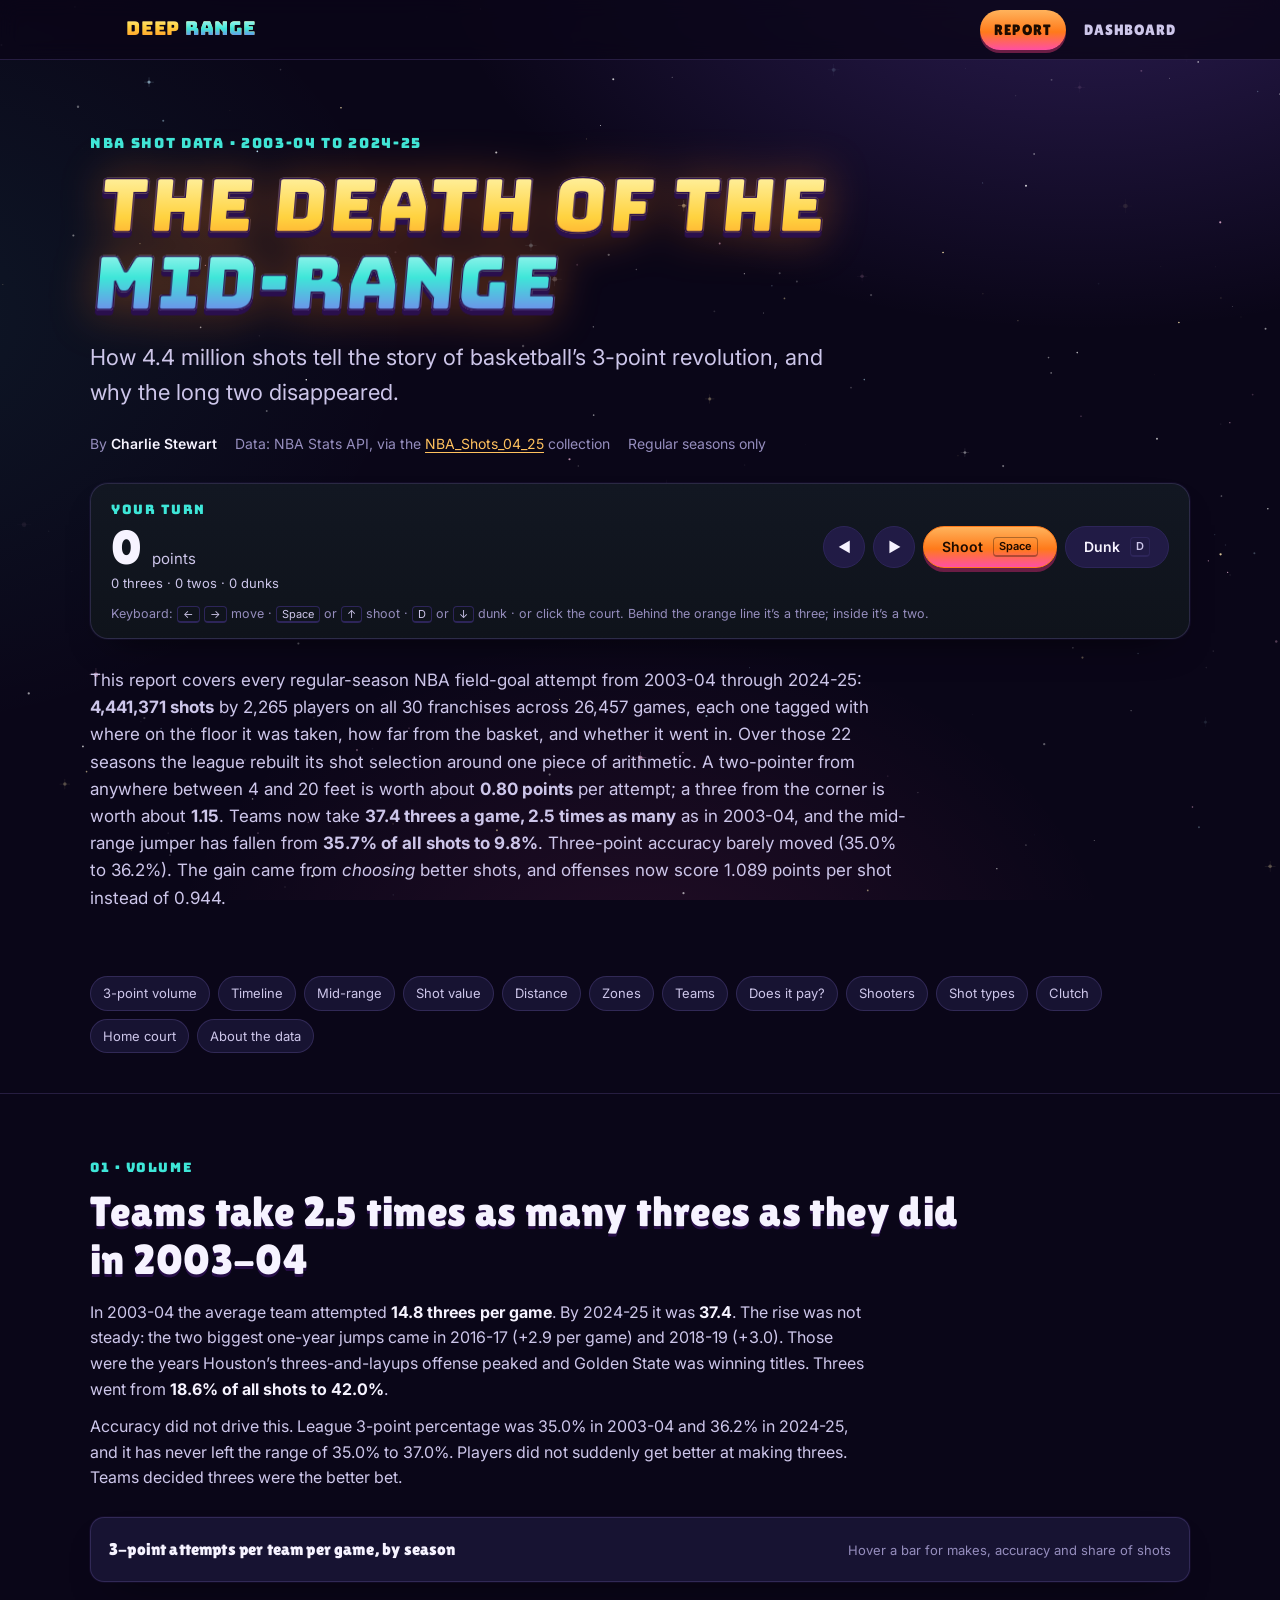
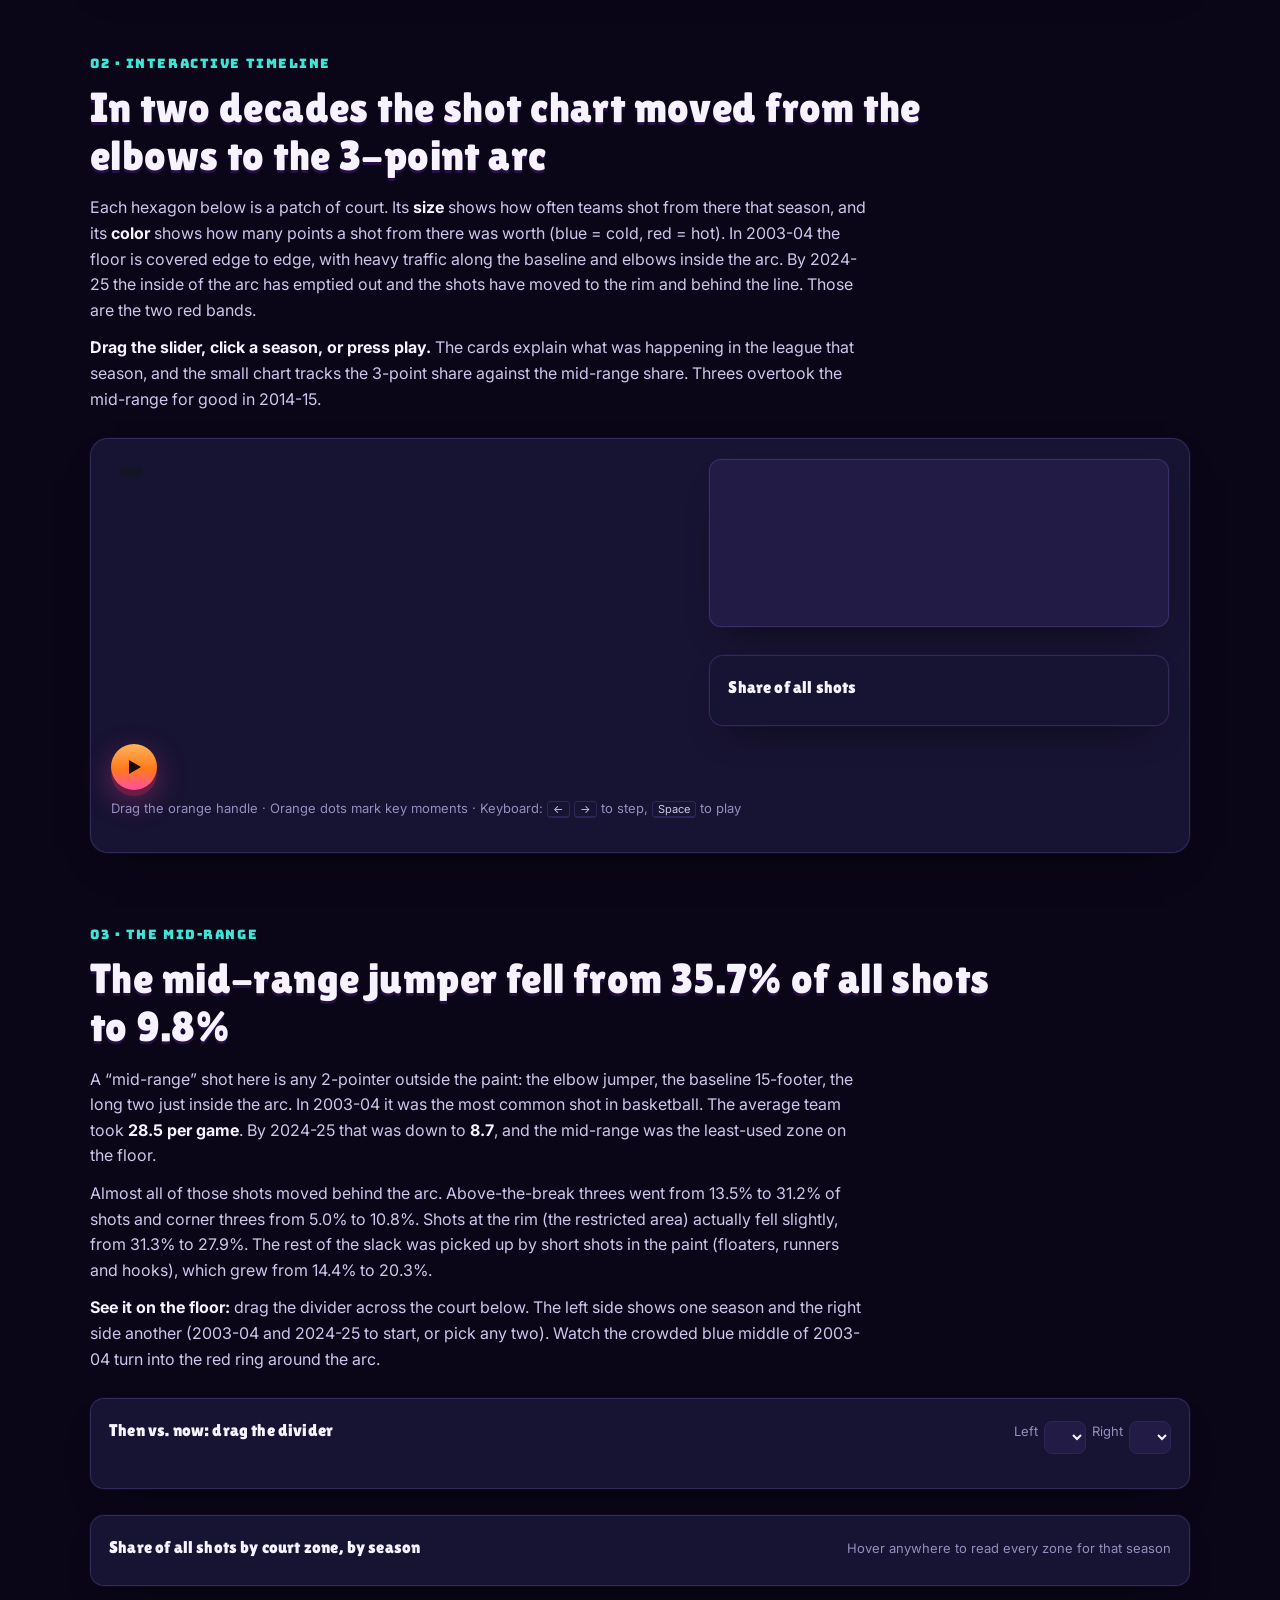
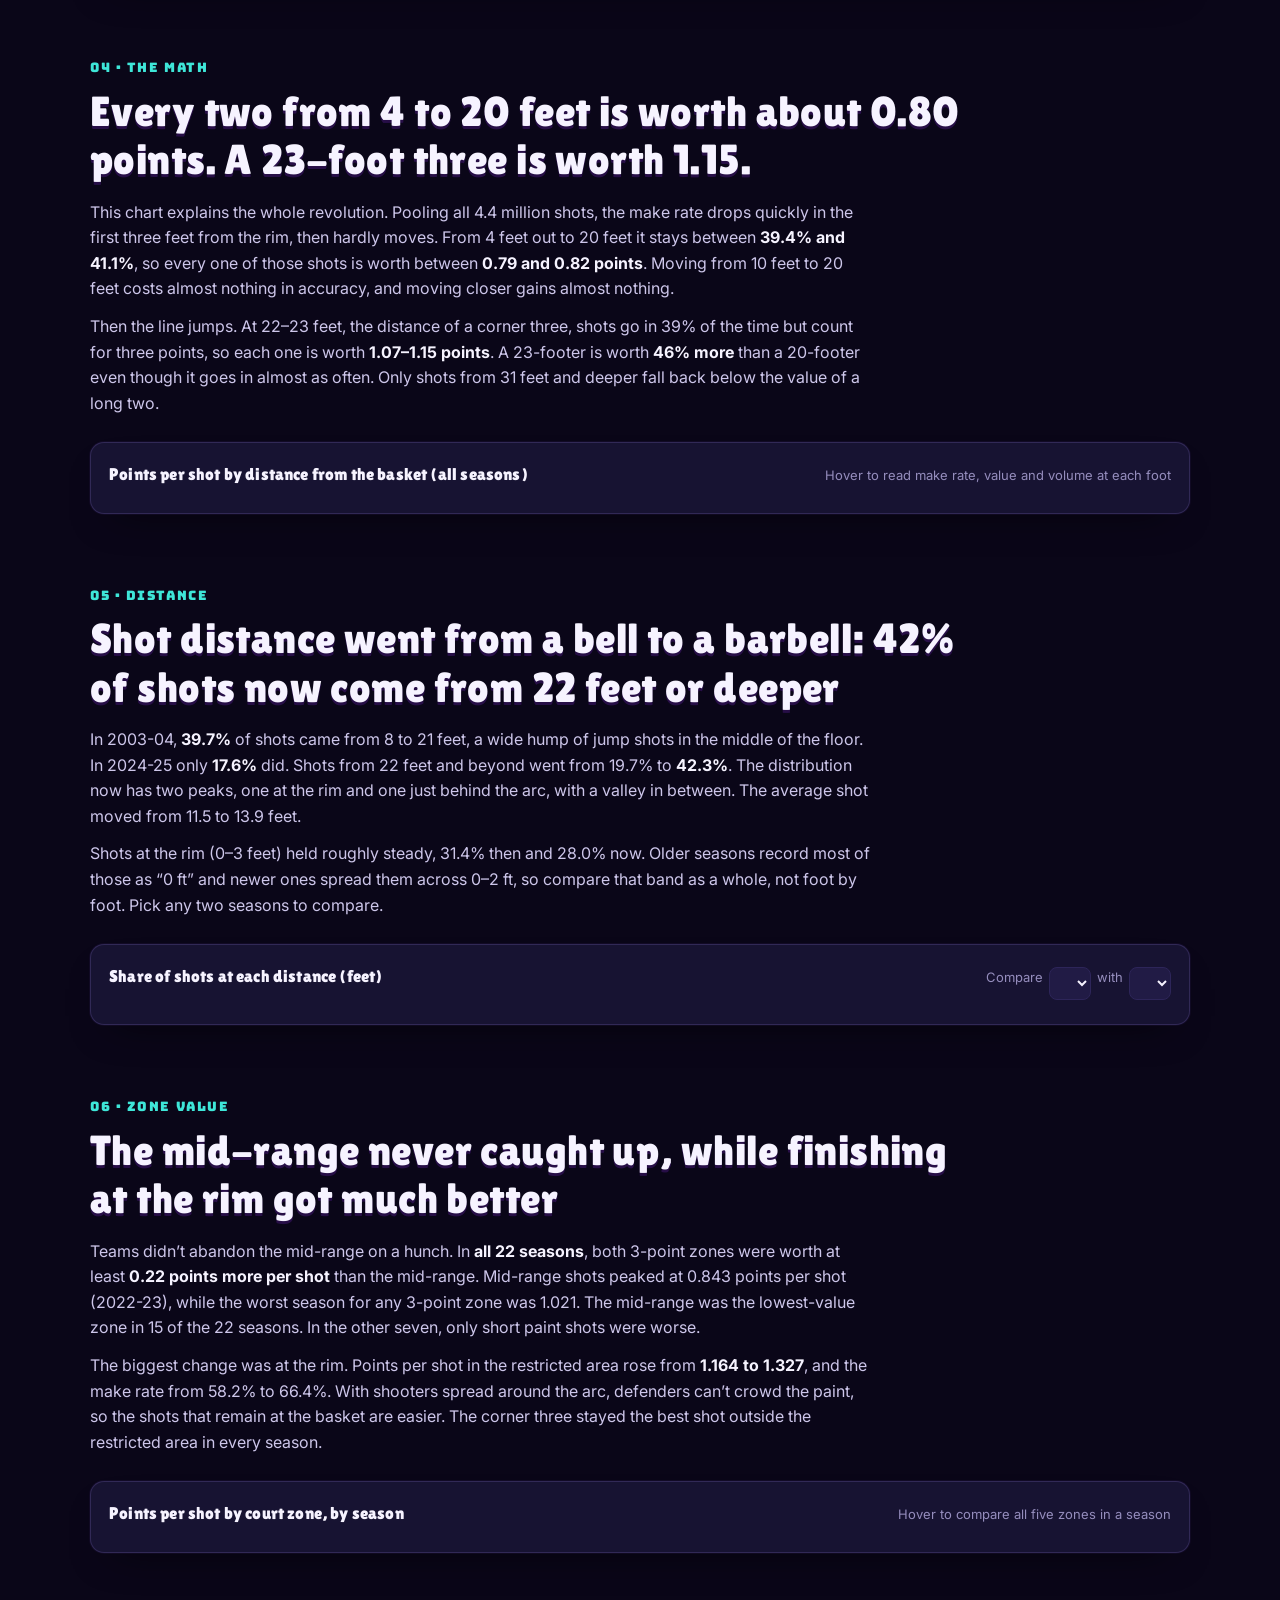
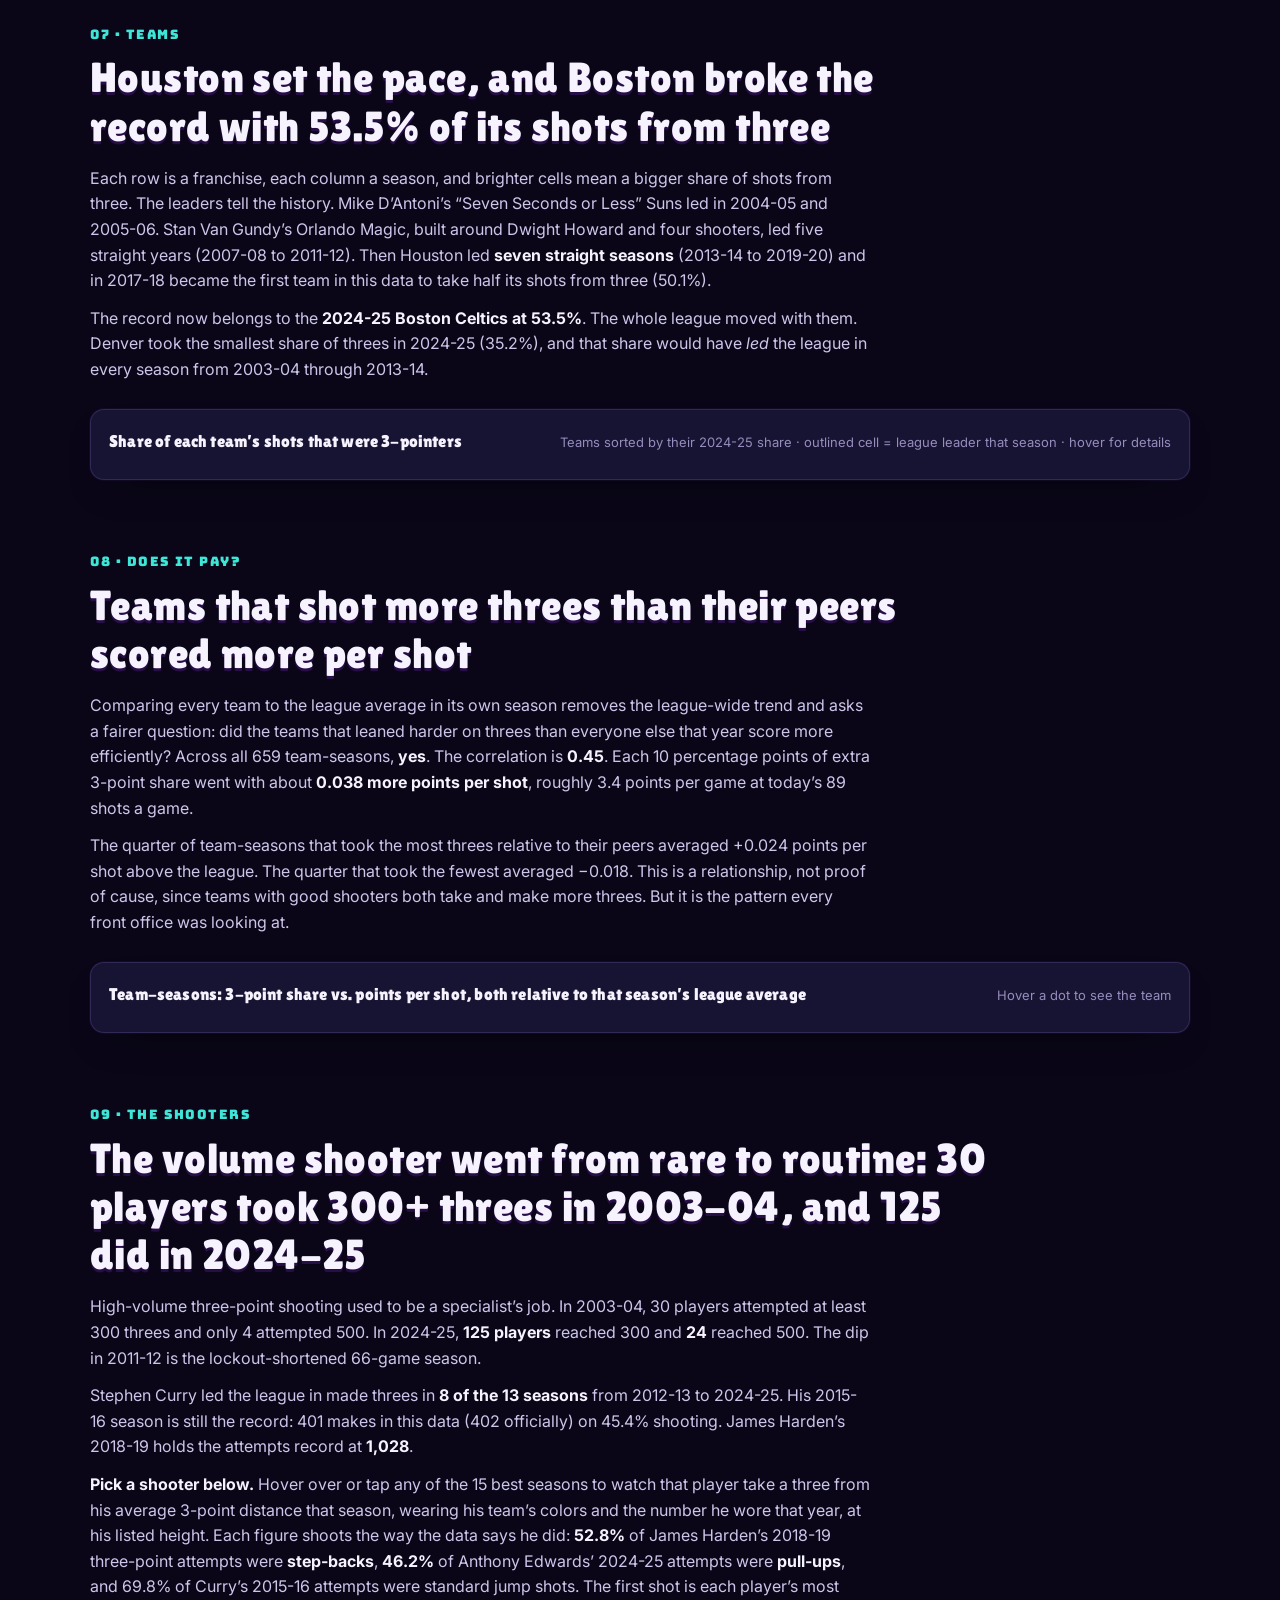
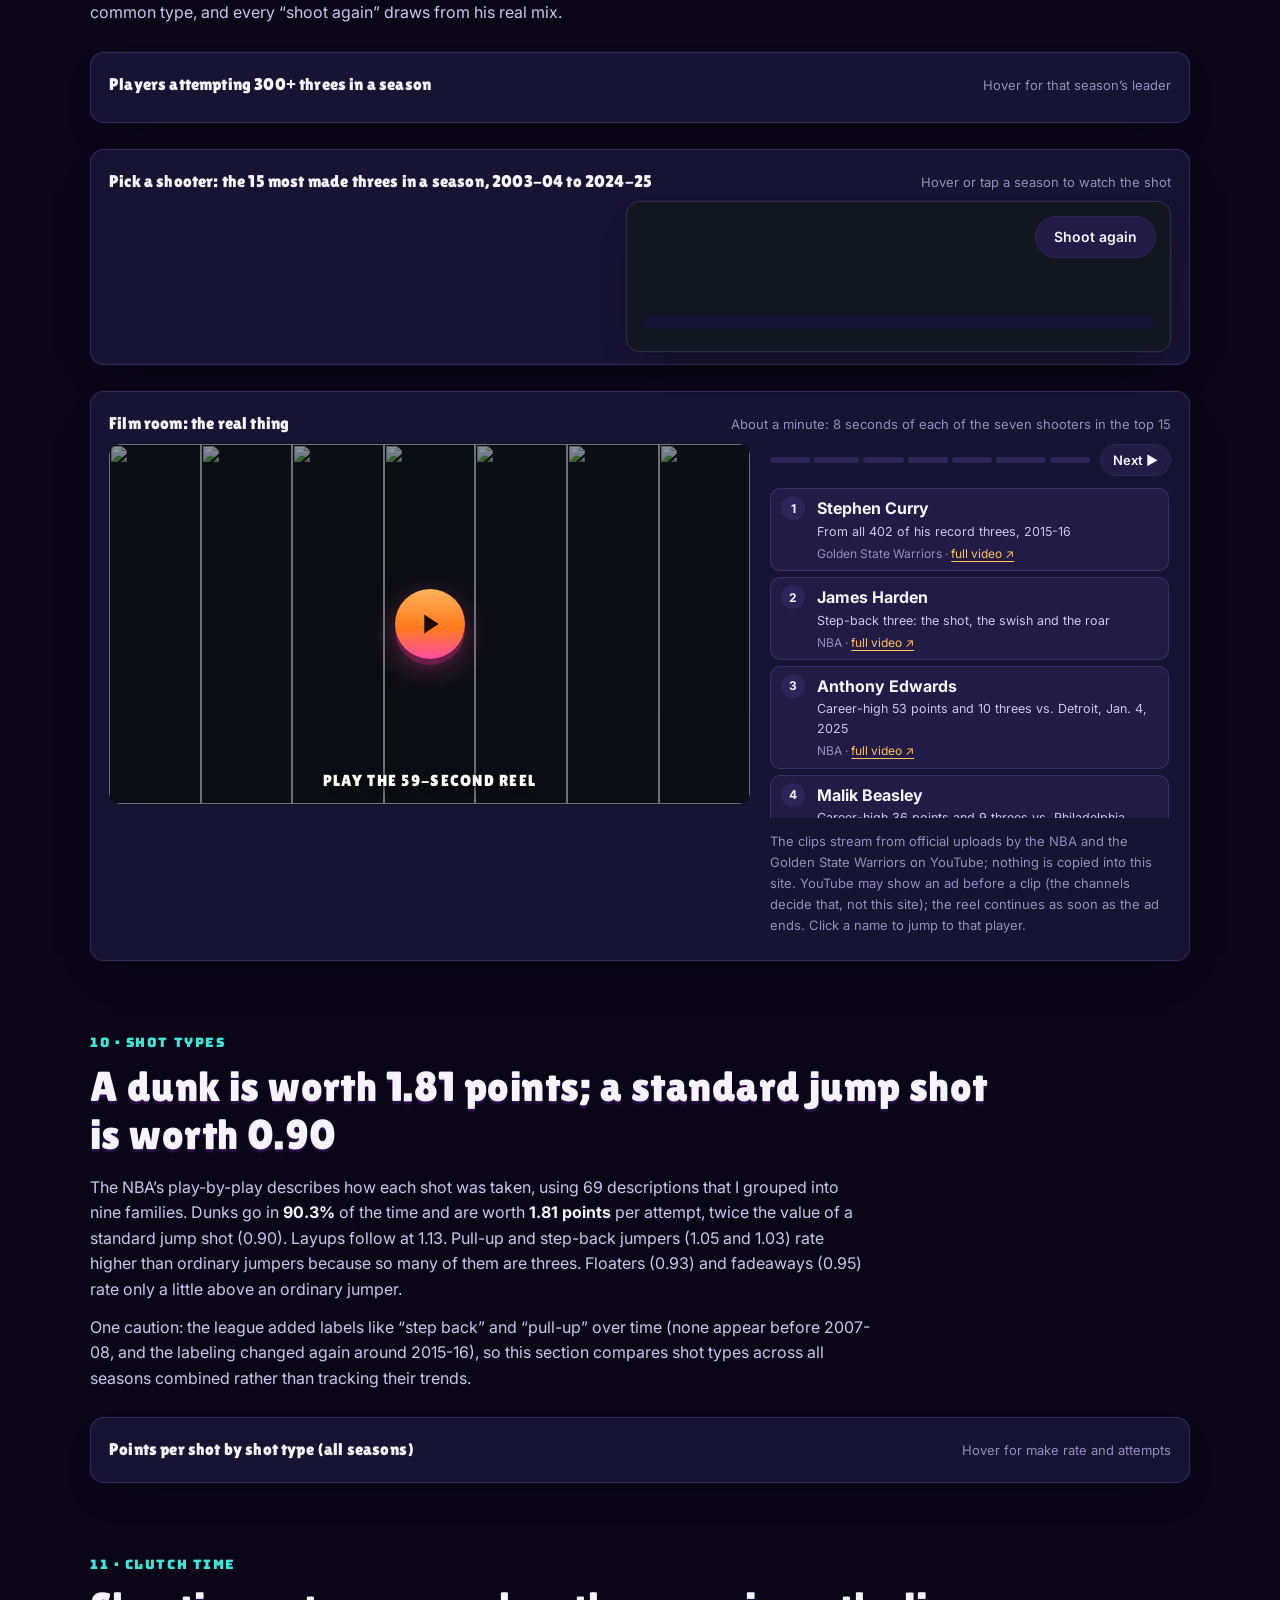
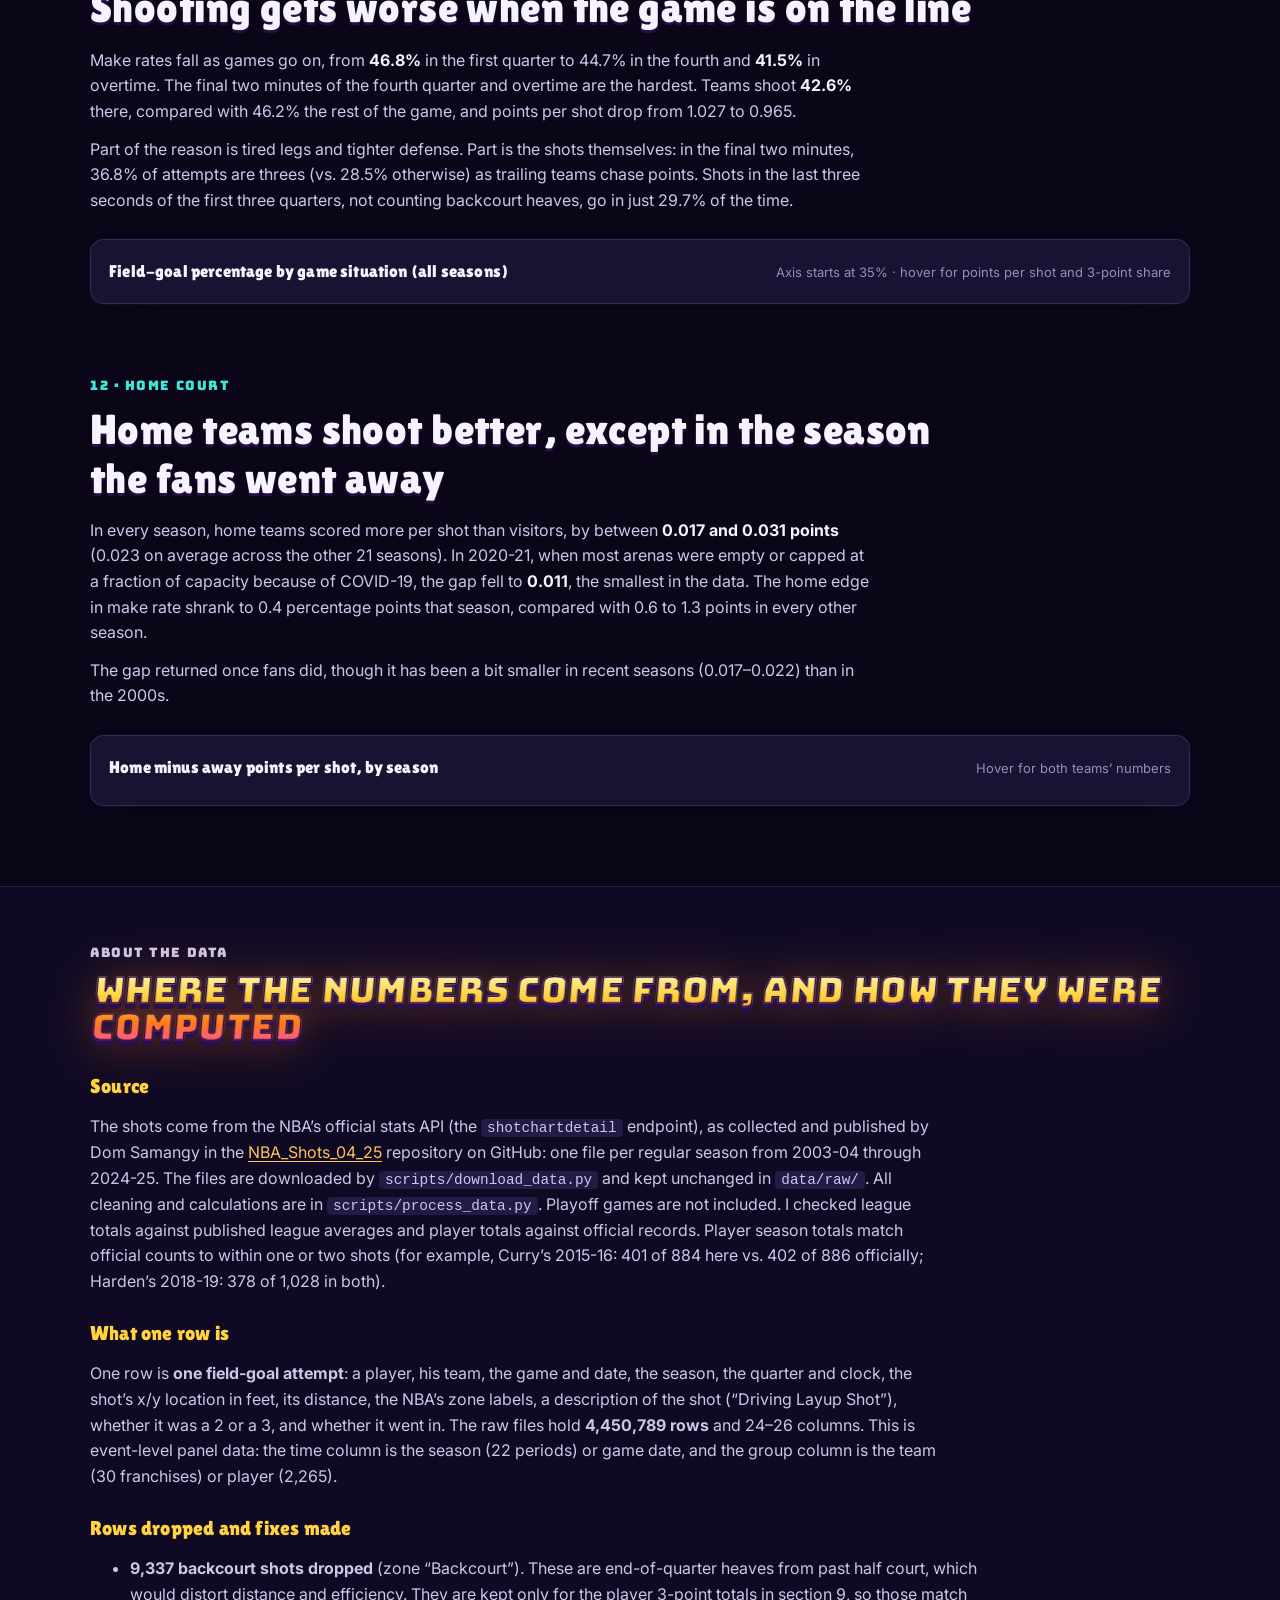
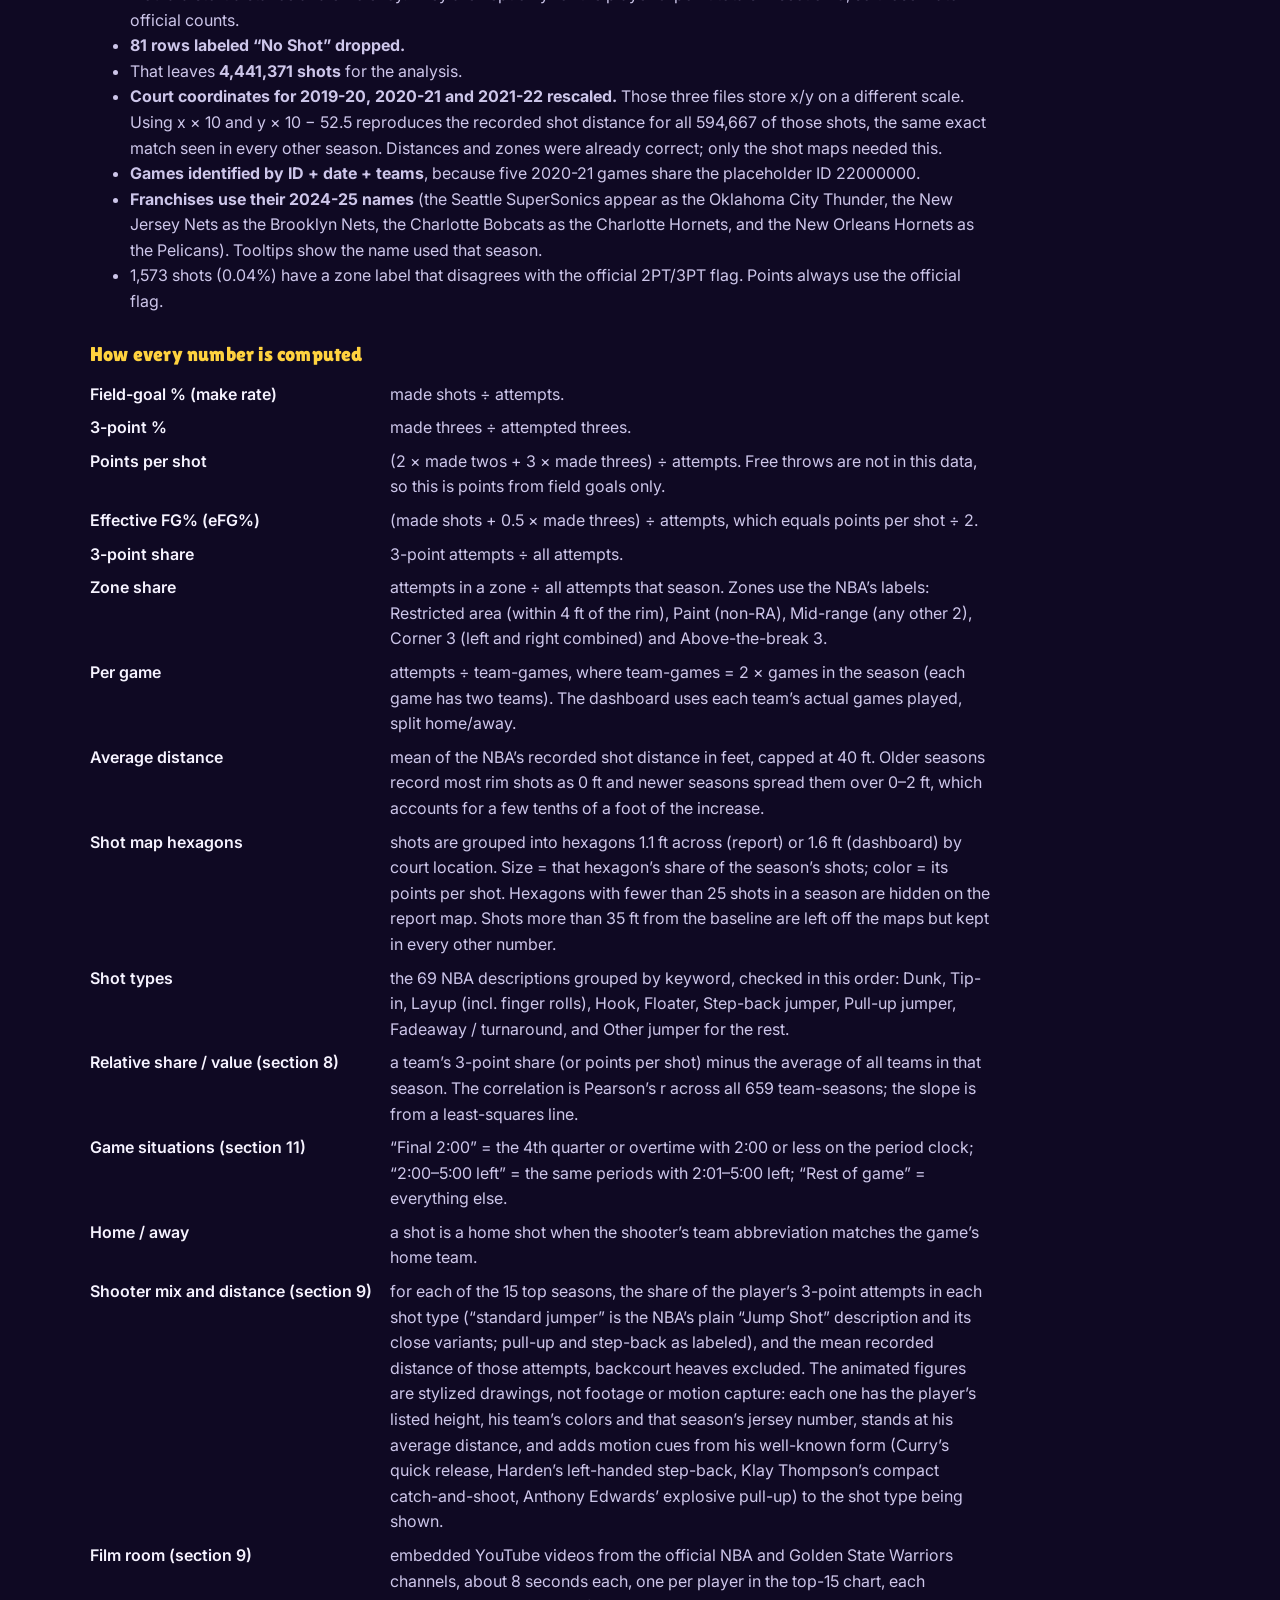
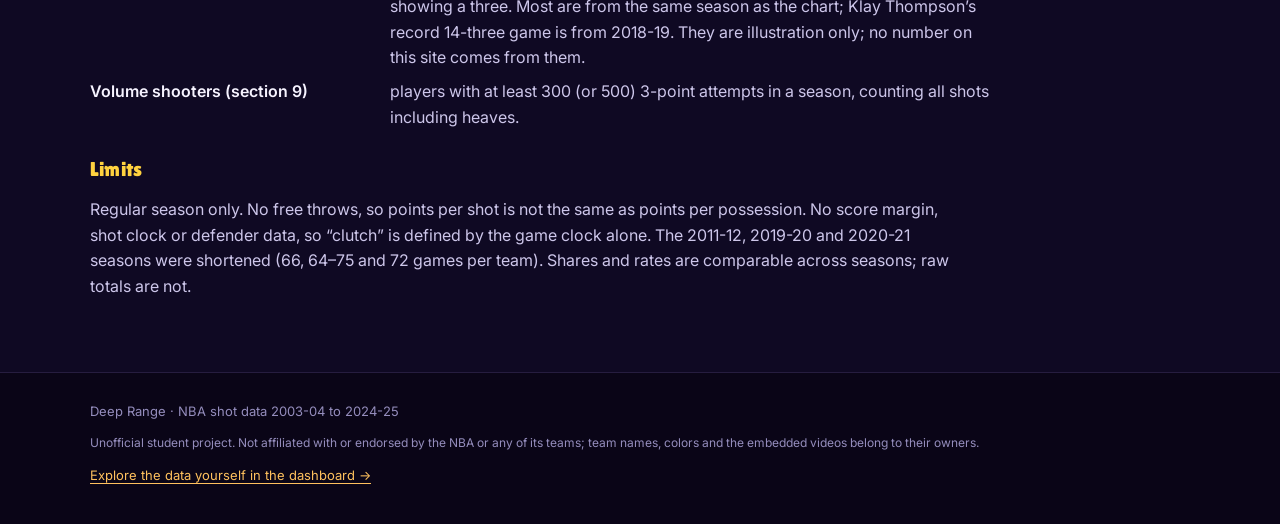
==== commit 72dc35a0: "Fix filter bar covering the summary tile labels The old sticky rule's top offset (the nav height) st" ====
--- a/index.html
+++ b/index.html
@@ -9,7 +9,7 @@
   <link rel="preconnect" href="https://fonts.gstatic.com" crossorigin>
   <link href="https://fonts.googleapis.com/css2?family=Bungee&family=Lilita+One&family=Inter:wght@400;500;600;700&display=swap" rel="stylesheet">
   <link rel="icon" href="favicon.svg" type="image/svg+xml">
-  <link rel="stylesheet" href="css/style.css?v=202610011855">
+  <link rel="stylesheet" href="css/style.css?v=202610011910">
 </head>
 <body>
 
@@ -553,9 +553,9 @@
 </footer>
 
 <script src="https://cdnjs.cloudflare.com/ajax/libs/d3/7.9.0/d3.min.js"></script>
-<script src="js/common.js?v=202610011855"></script>
-<script src="js/shooter.js?v=202610011855"></script>
-<script src="js/report.js?v=202610011855"></script>
-<script src="js/film.js?v=202610011855"></script>
+<script src="js/common.js?v=202610011910"></script>
+<script src="js/shooter.js?v=202610011910"></script>
+<script src="js/report.js?v=202610011910"></script>
+<script src="js/film.js?v=202610011910"></script>
 </body>
 </html>
--- a/css/style.css
+++ b/css/style.css
@@ -642,7 +642,7 @@
 
 /* team dropdown: keep the filter bar (and its open dropdown) above the tiles and charts below it,
    and show all 30 teams at once in two columns */
-.filters { position: relative; z-index: 40; }
+.filters { position: relative; z-index: 40; top: 0; }   /* top: 0 cancels the old sticky offset, which would shift the bar over the tiles */
 .dd-panel { width: min(470px, calc(100vw - 32px)); max-height: min(72vh, 560px); }
 .dd-list { display: grid; grid-template-columns: 1fr 1fr; column-gap: 4px; }
 .dd-opt { padding: 4px 8px; font-size: 13.5px; }
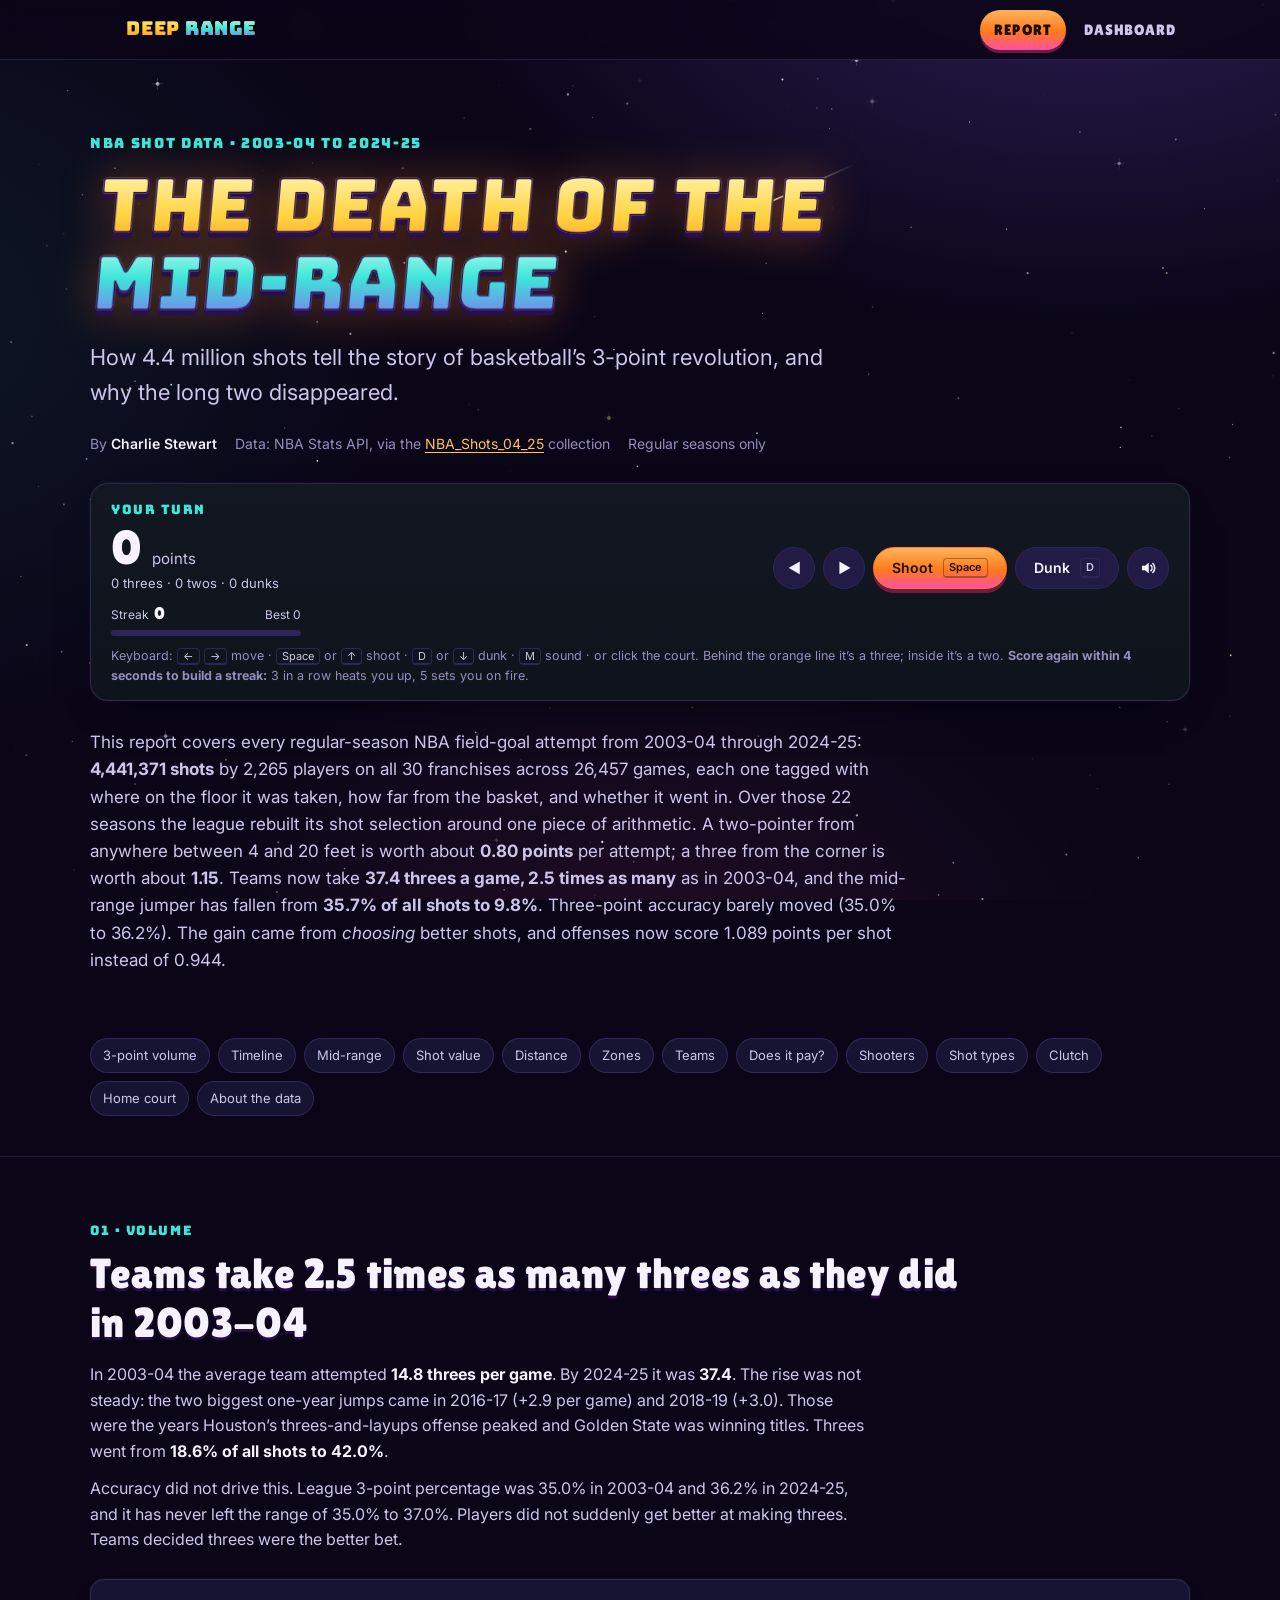
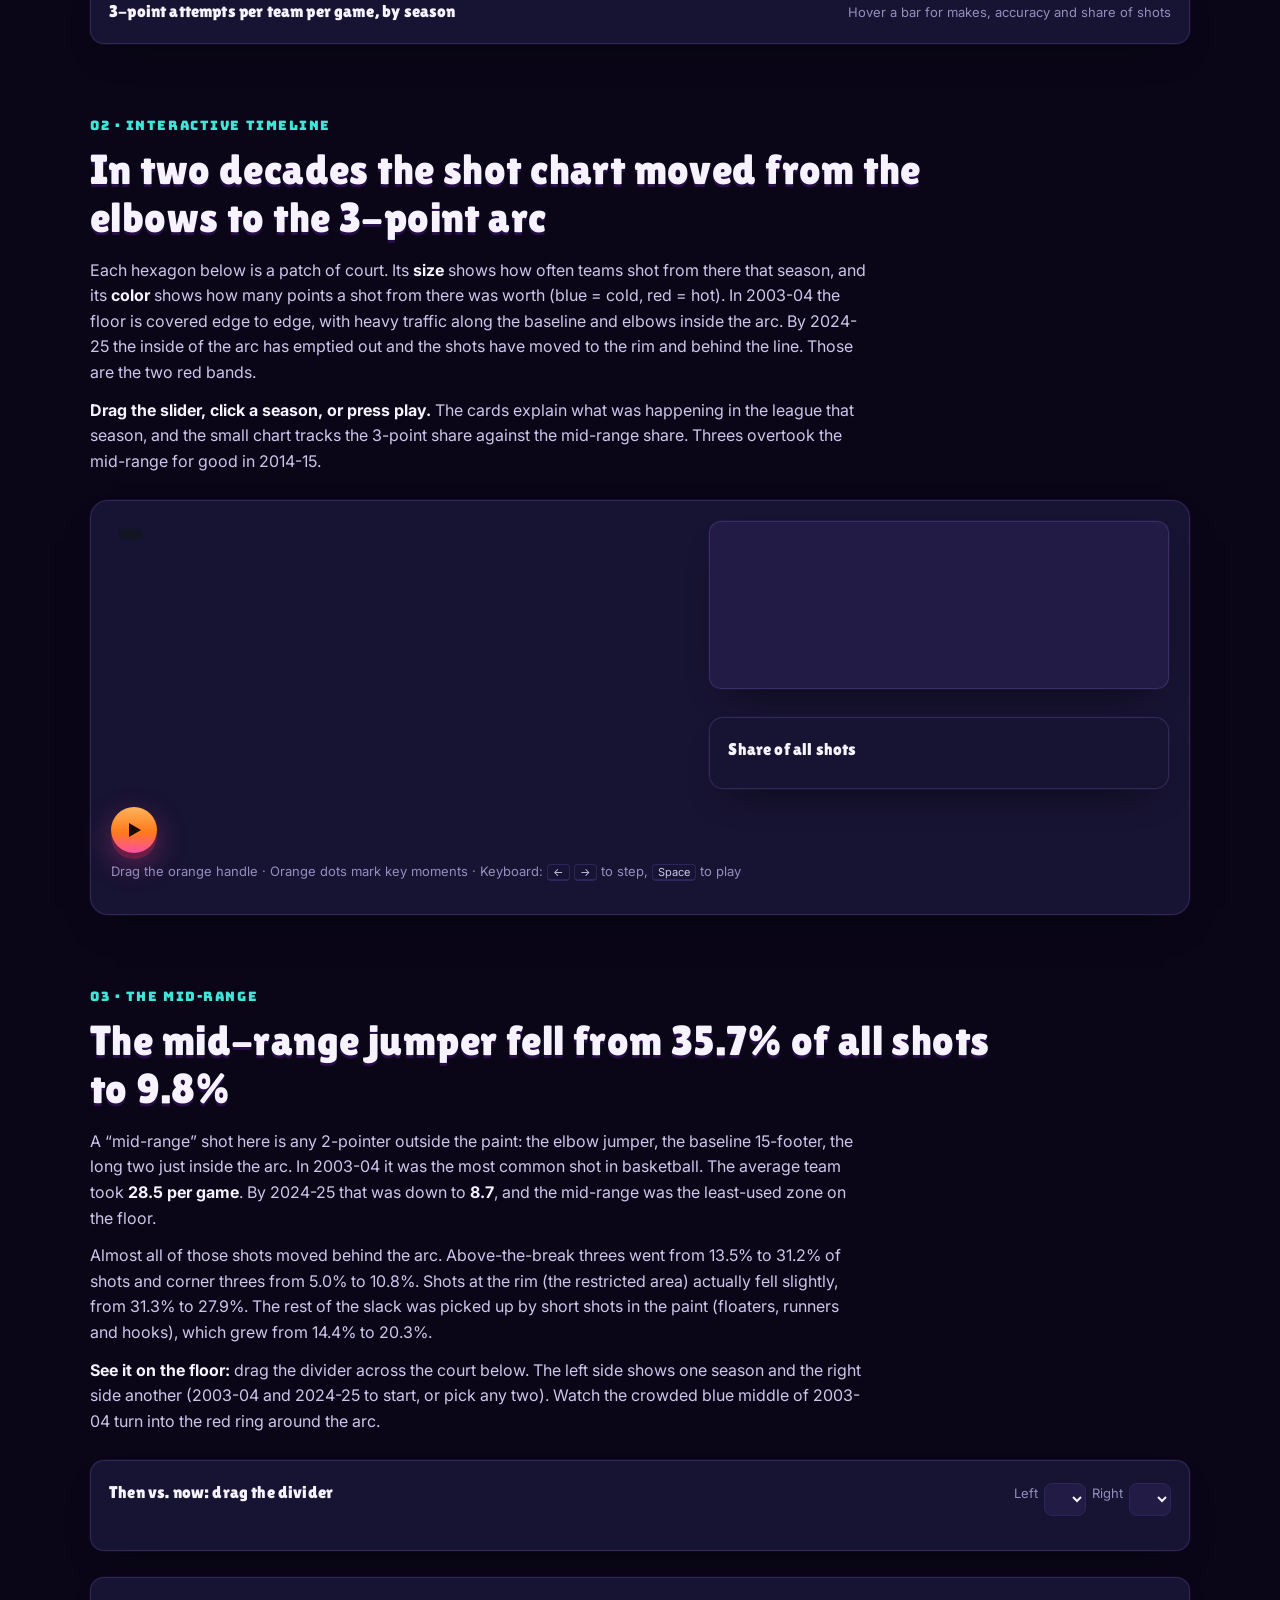
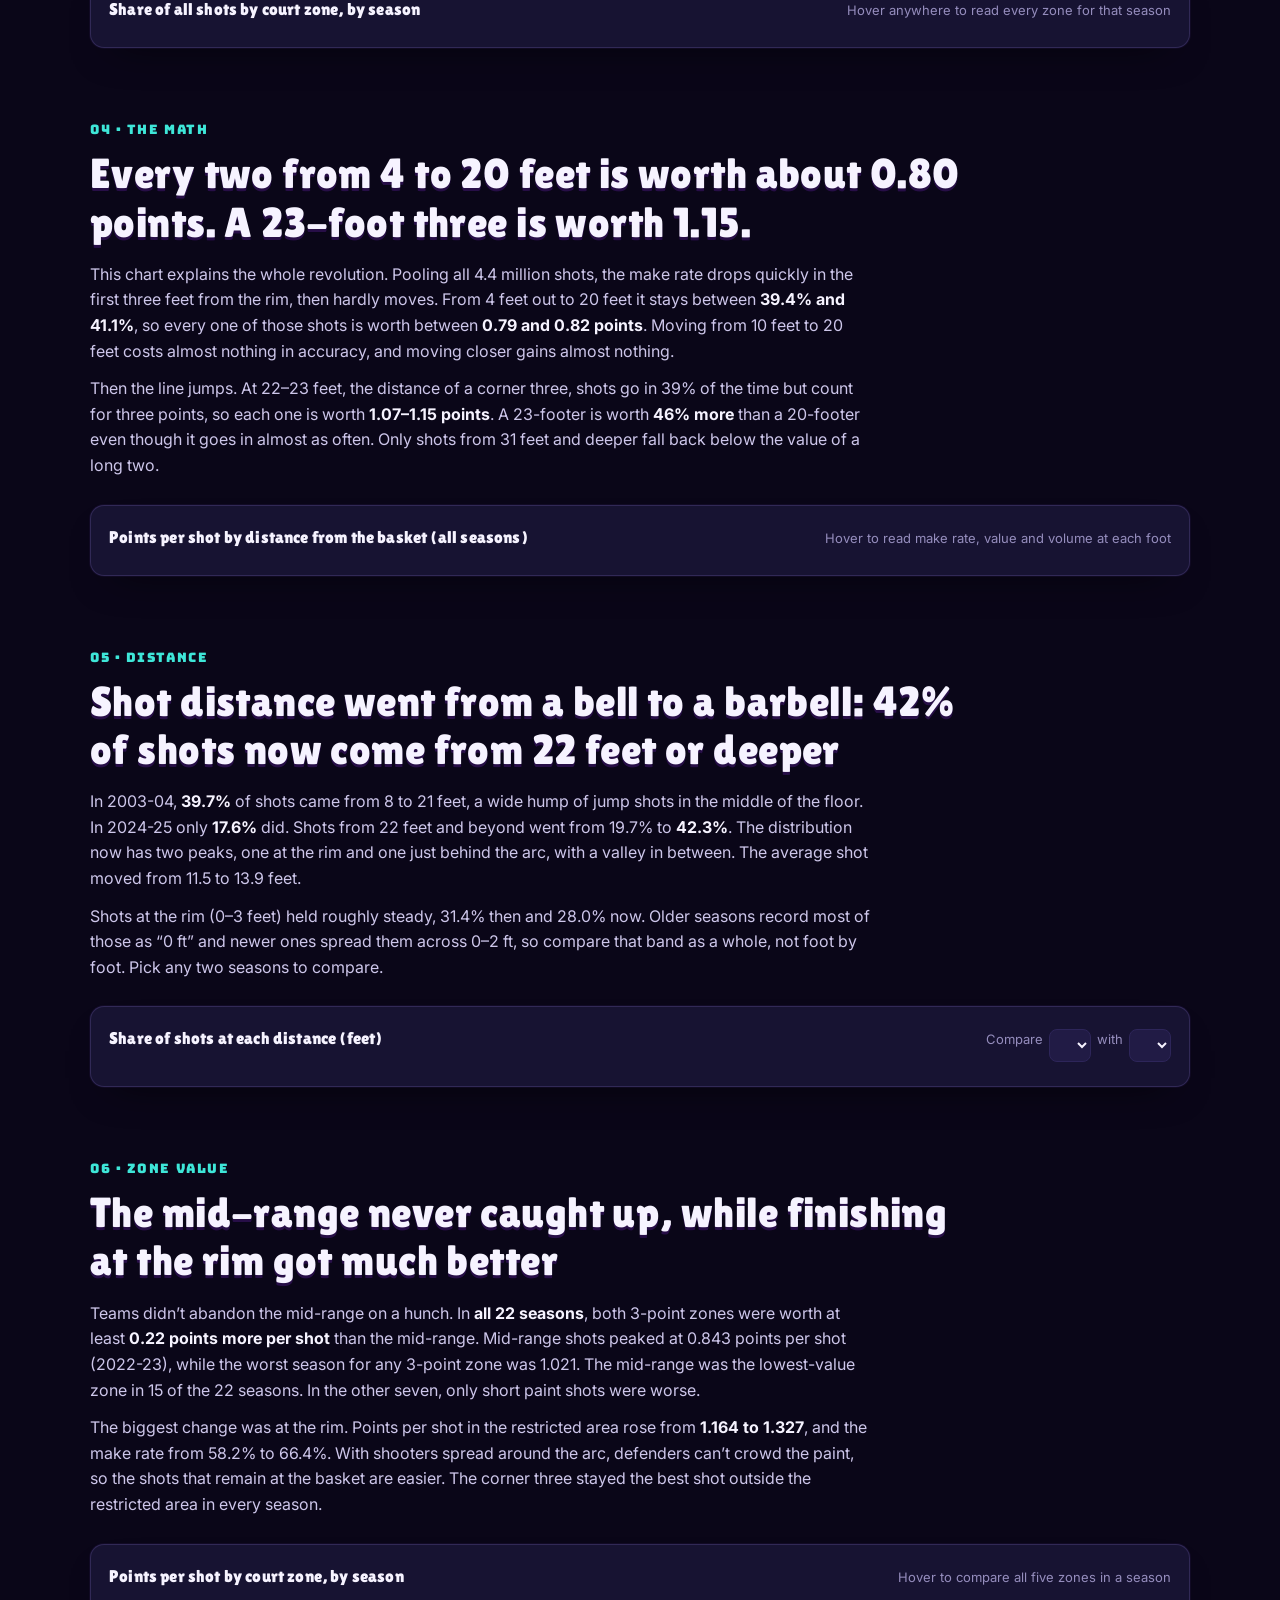
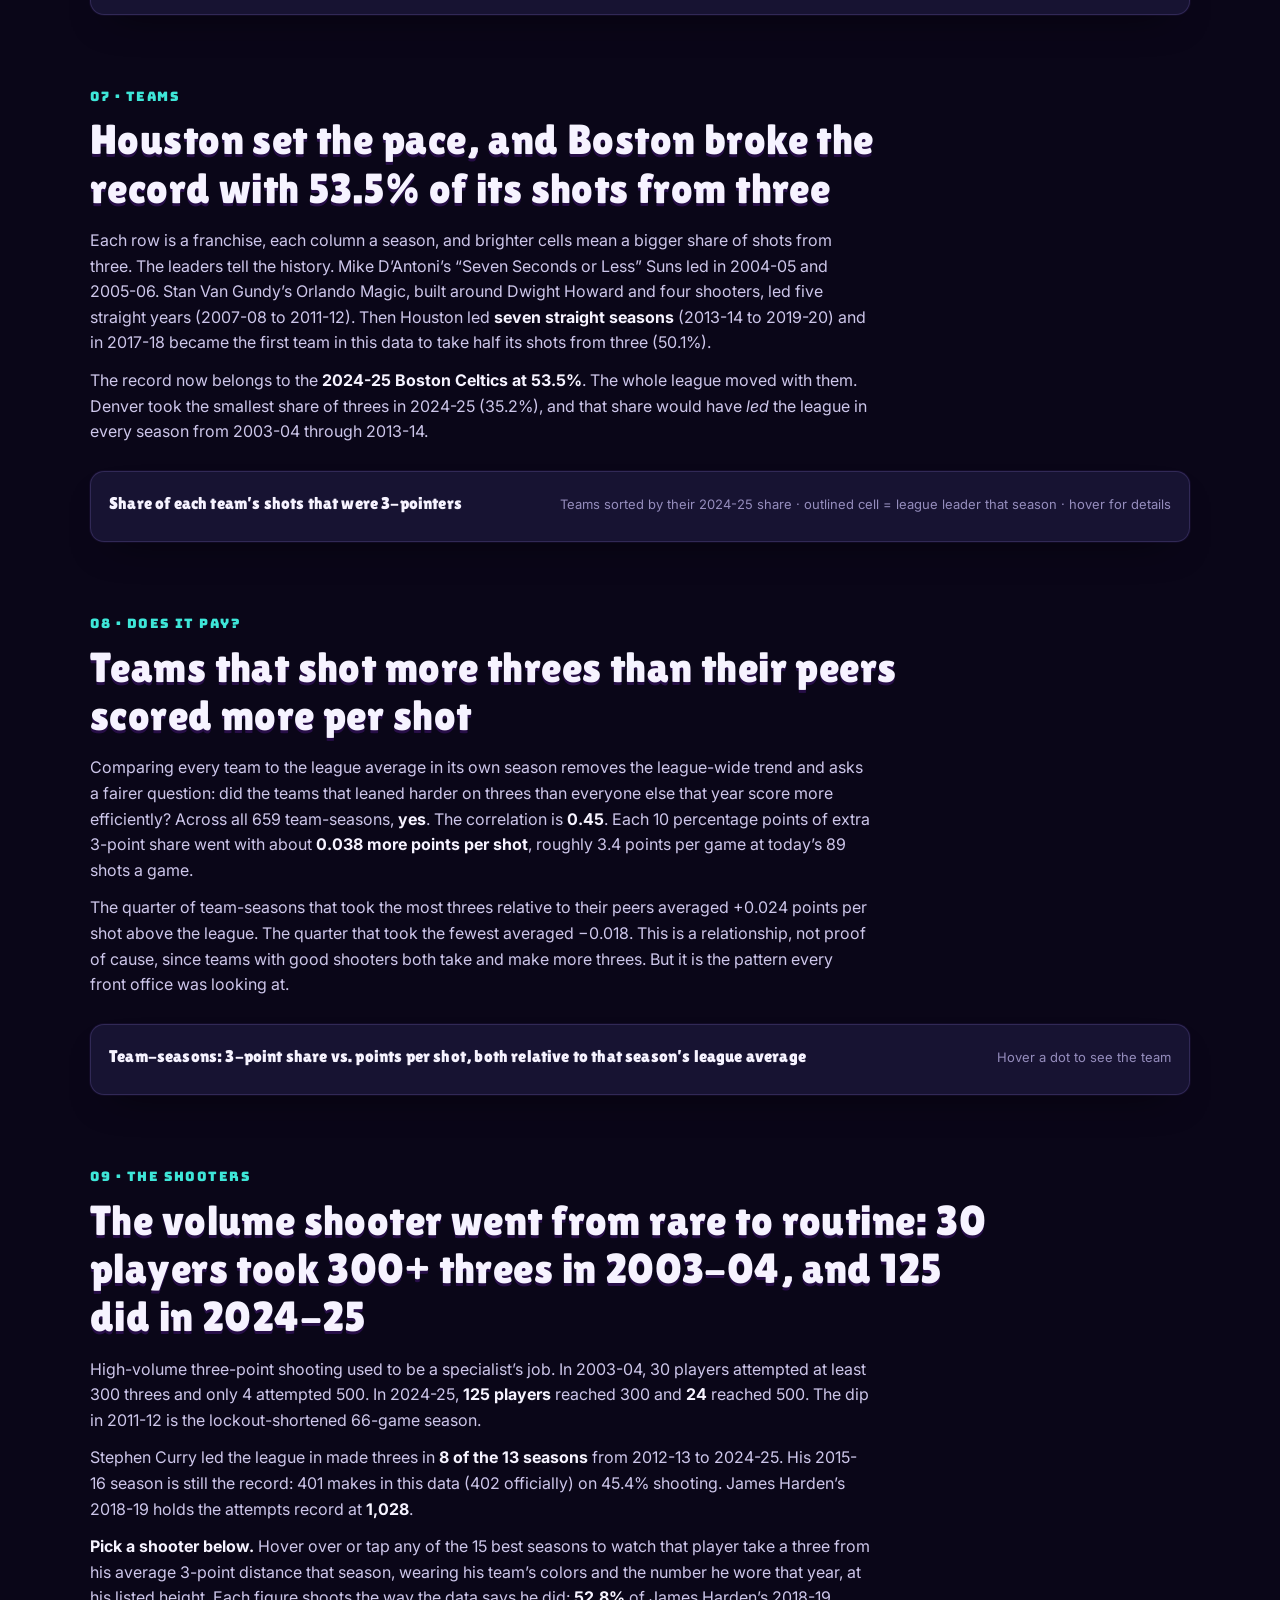
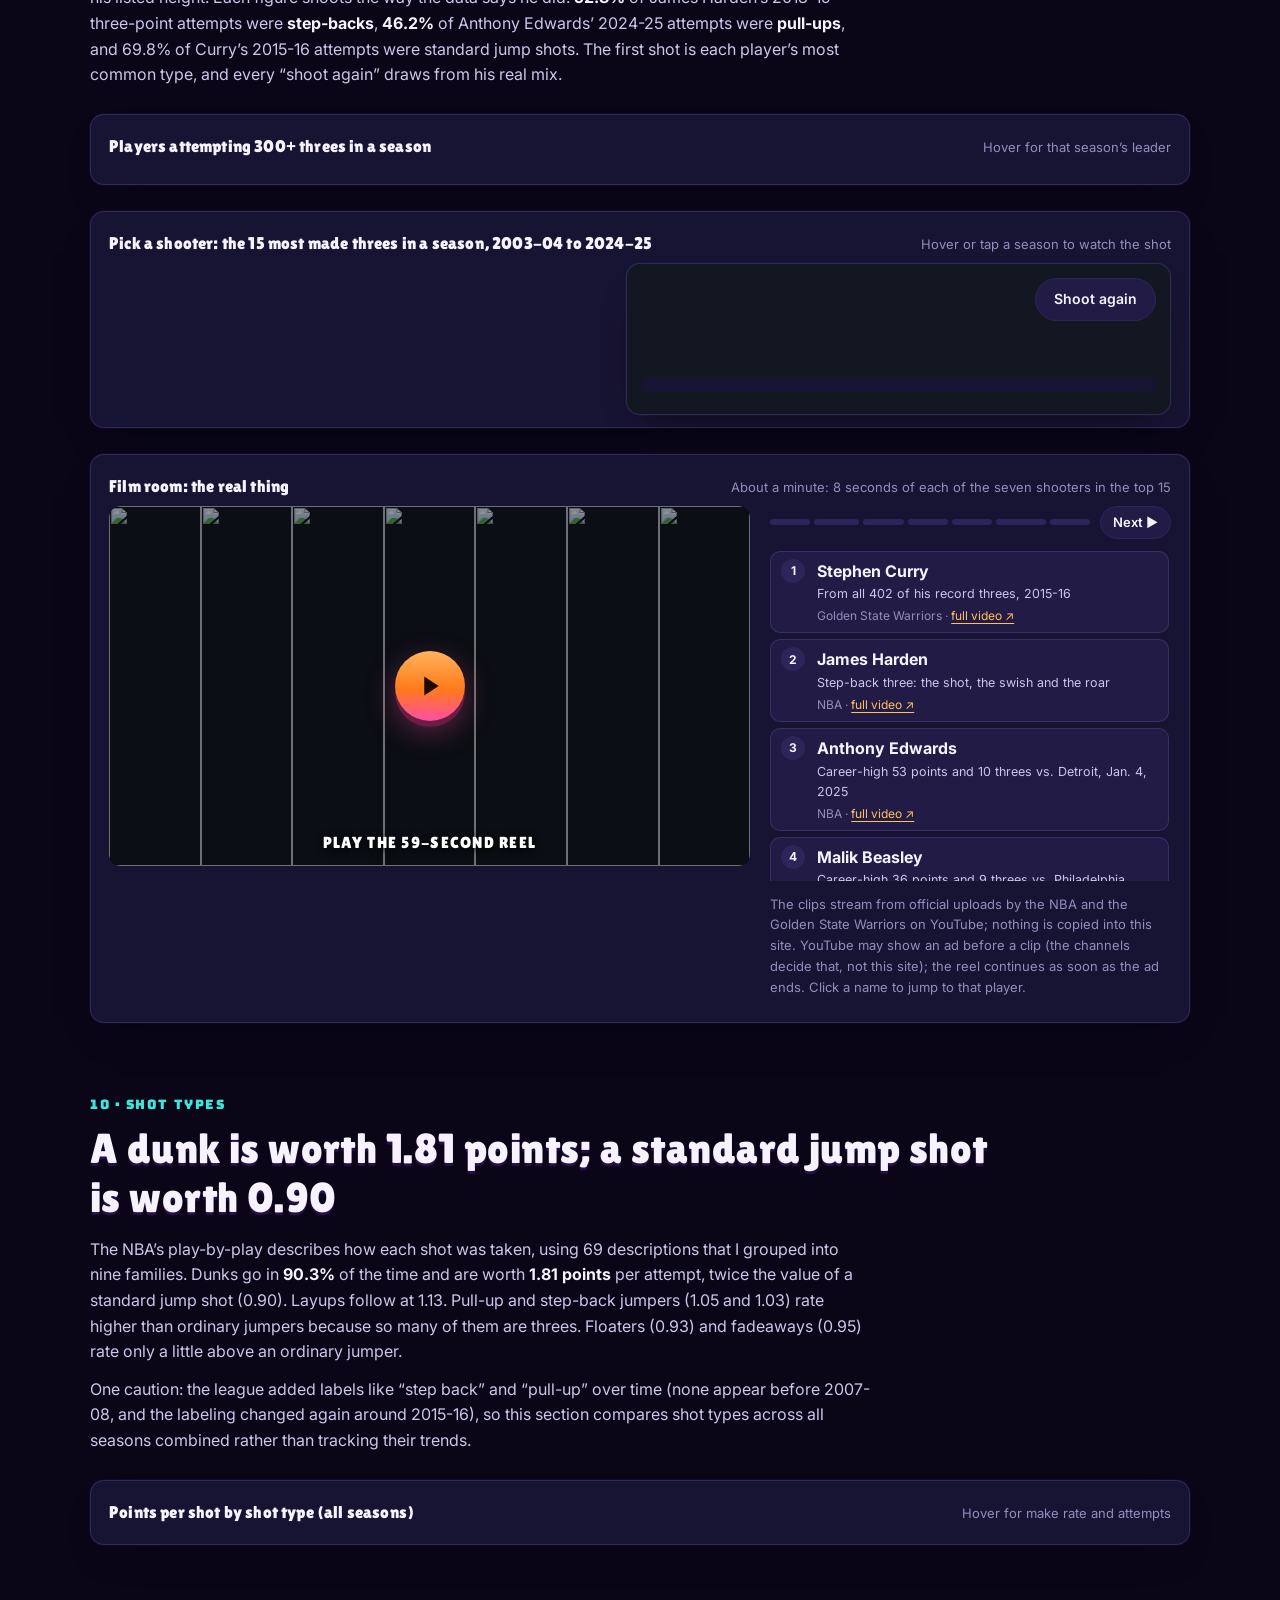
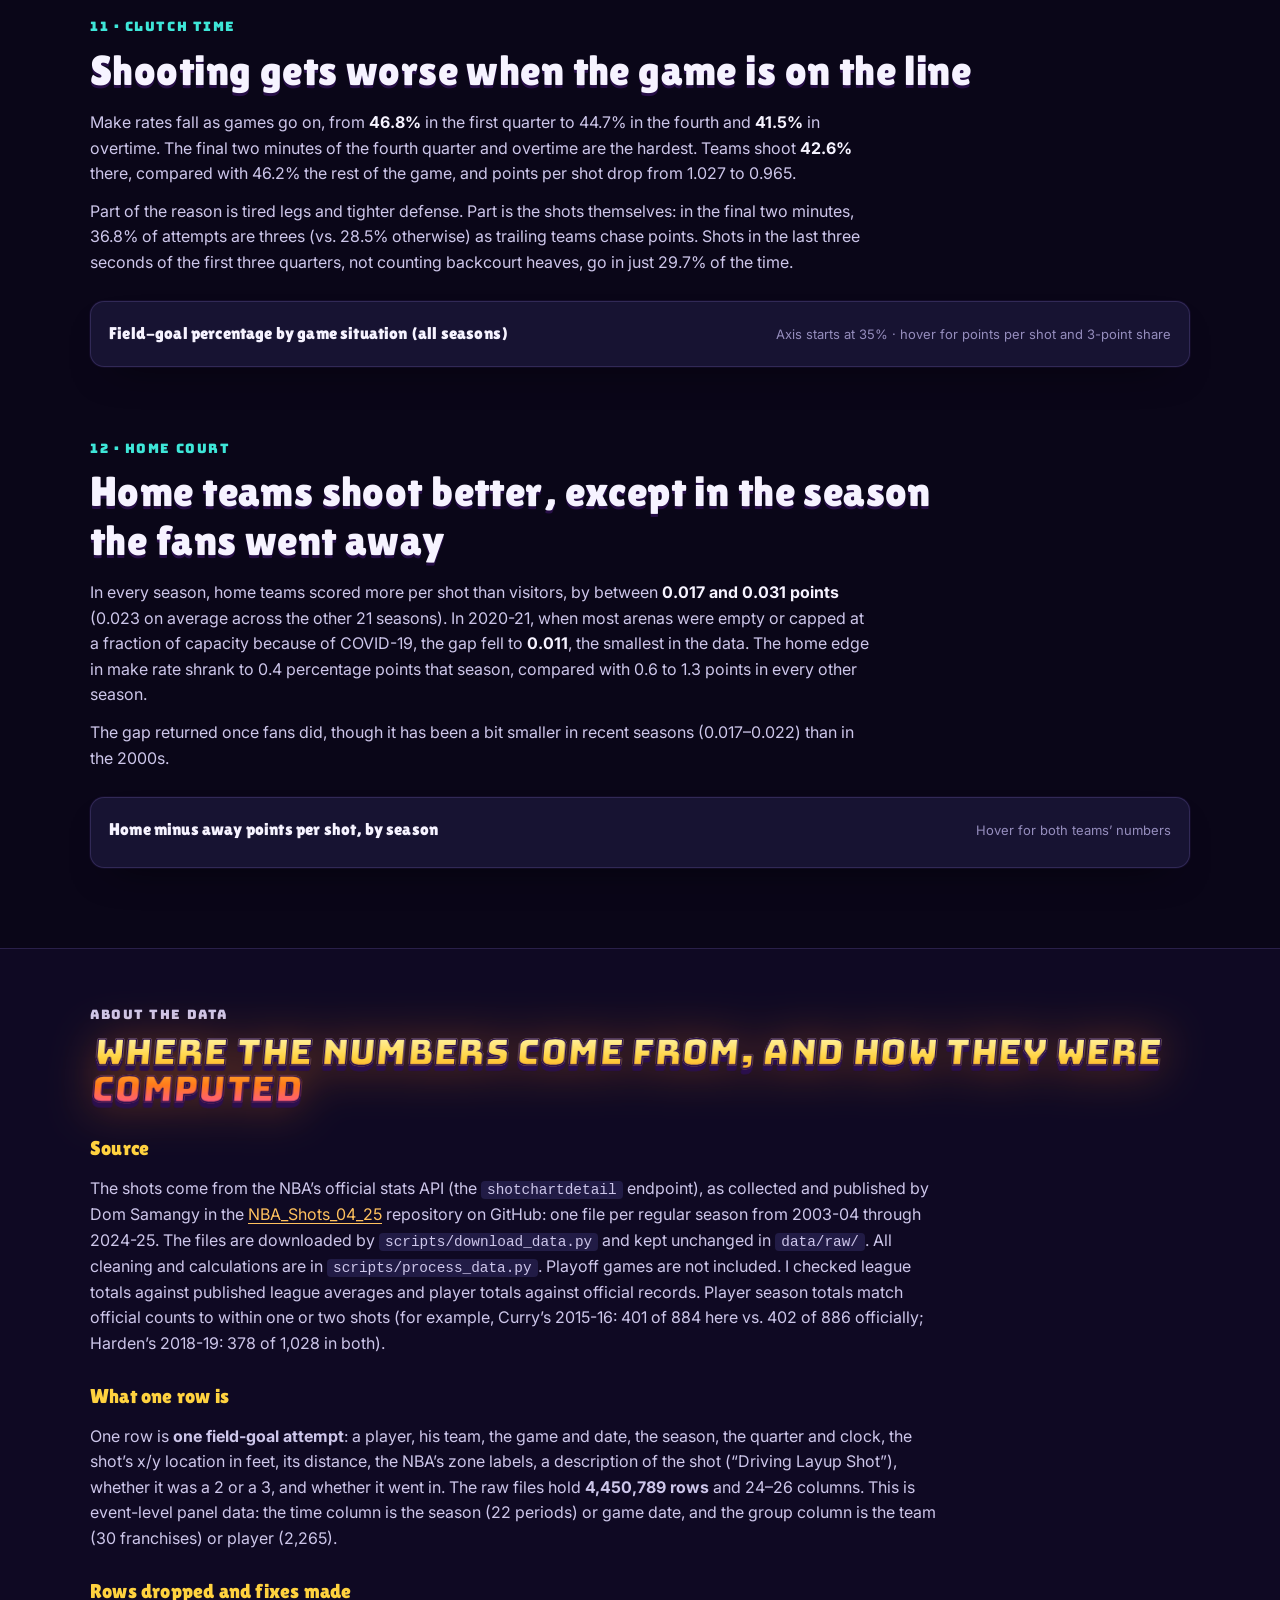
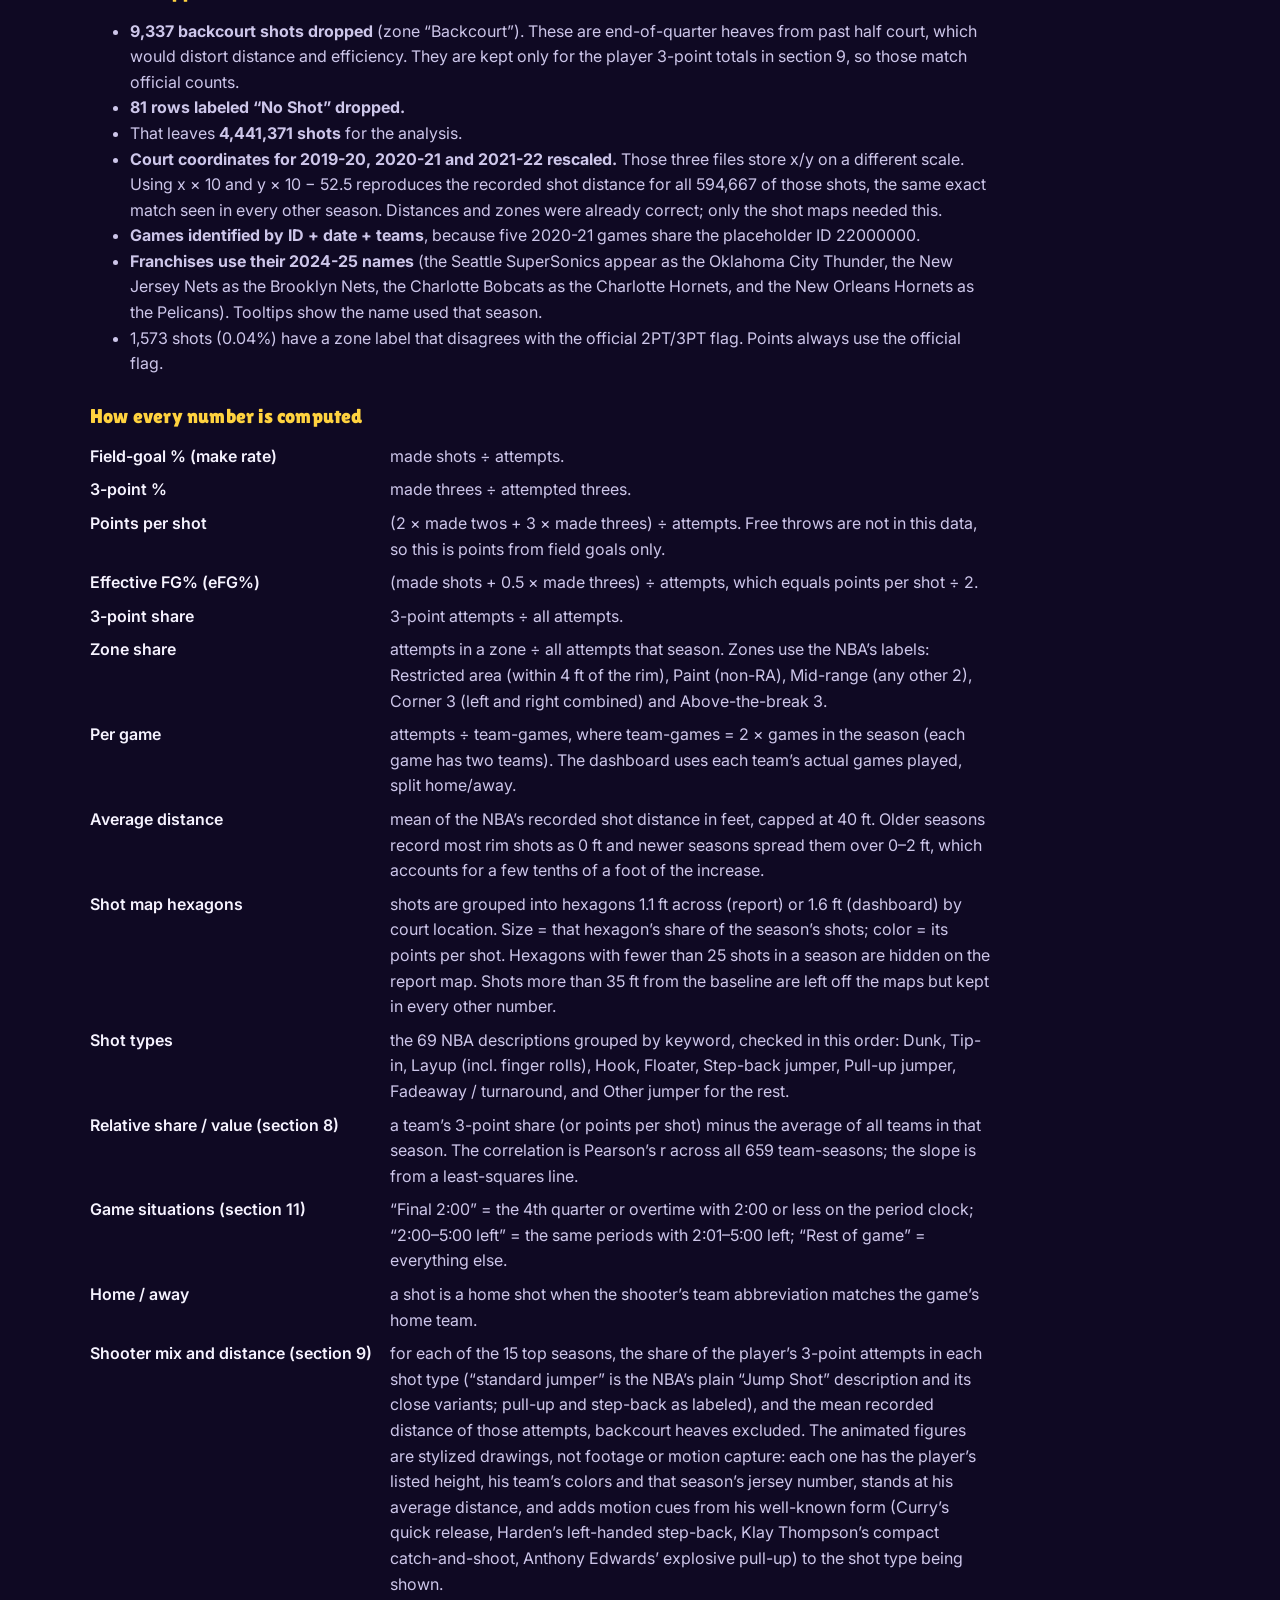
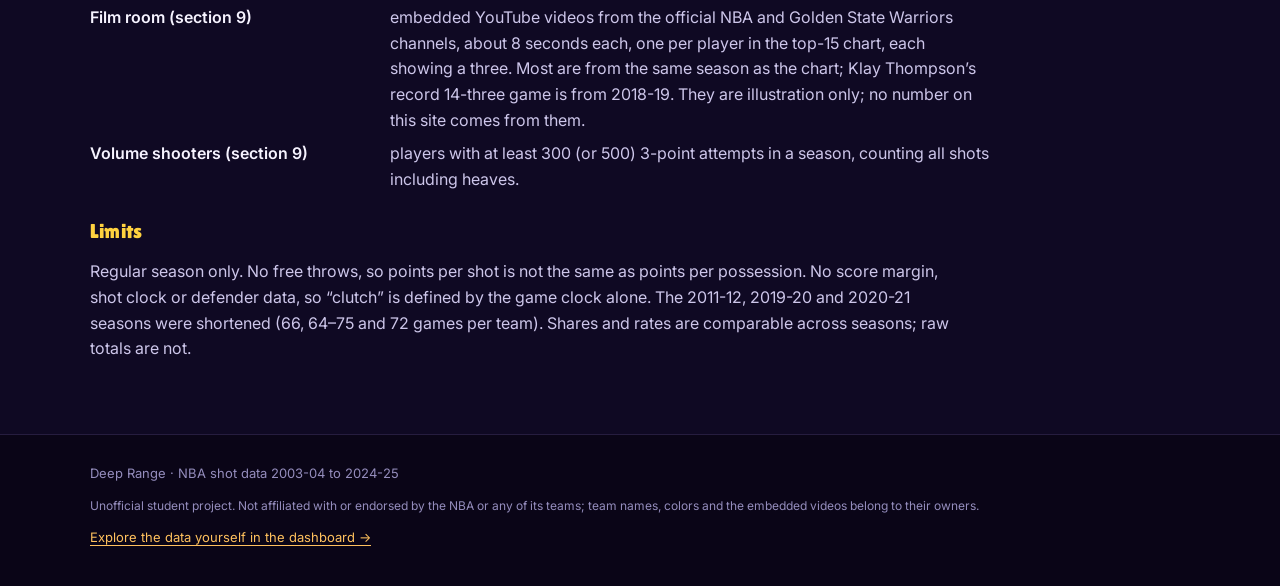
==== commit 8828b3fb: "Playable court: synthesized sound effects and fire streaks js/sound.js generates every sound with th" ====
--- a/index.html
+++ b/index.html
@@ -9,7 +9,7 @@
   <link rel="preconnect" href="https://fonts.gstatic.com" crossorigin>
   <link href="https://fonts.googleapis.com/css2?family=Bungee&family=Lilita+One&family=Inter:wght@400;500;600;700&display=swap" rel="stylesheet">
   <link rel="icon" href="favicon.svg" type="image/svg+xml">
-  <link rel="stylesheet" href="css/style.css?v=202610011910">
+  <link rel="stylesheet" href="css/style.css?v=202610021426">
 </head>
 <body>
 
@@ -41,6 +41,11 @@
           <p class="sa-tag">Your turn</p>
           <div class="sa-count"><span id="sa-pts">0</span><small>points</small></div>
           <div class="sa-split" id="sa-split">0 threes · 0 twos · 0 dunks</div>
+          <div class="sa-streak" id="sa-streak">
+            <div class="lbl"><span>Streak <b id="sa-streak-n">0</b></span><span id="sa-best">Best 0</span></div>
+            <div class="sa-meter" aria-hidden="true"><i id="sa-meter"></i></div>
+          </div>
+          <div class="sr-only" id="sa-announce" aria-live="polite"></div>
         </div>
         <div class="sa-where" aria-live="polite">
           <div class="sa-dist" id="sa-dist"></div>
@@ -51,10 +56,16 @@
           <button class="btn icon" id="sa-right" type="button" aria-label="Move toward the basket">&#9654;</button>
           <button class="btn primary" id="sa-shoot" type="button">Shoot <span class="kbd">Space</span></button>
           <button class="btn" id="sa-dunk" type="button">Dunk <span class="kbd">D</span></button>
+          <button class="btn icon sound" id="sa-sound" type="button" aria-pressed="true" aria-label="Sound on (press M to mute)" title="Sound on · press M to mute">
+            <svg width="18" height="18" viewBox="0 0 24 24" aria-hidden="true"><path d="M4 9v6h4l5 4V5L8 9H4z" fill="currentColor"/>
+              <path class="waves" d="M16 8.5a5 5 0 0 1 0 7M18.5 6a8.5 8.5 0 0 1 0 12" fill="none" stroke="currentColor" stroke-width="2" stroke-linecap="round"/>
+              <path class="cross" d="M16.5 9.5l5 5M21.5 9.5l-5 5" fill="none" stroke="currentColor" stroke-width="2" stroke-linecap="round"/></svg>
+          </button>
         </div>
       </div>
       <div class="sa-court" id="sa-court" role="button" tabindex="0" aria-label="Basketball court. Click to shoot. Arrow keys move the player, Space shoots, D dunks."></div>
-      <p class="sa-hint">Keyboard: <span class="kbd">&larr;</span> <span class="kbd">&rarr;</span> move · <span class="kbd">Space</span> or <span class="kbd">&uarr;</span> shoot · <span class="kbd">D</span> or <span class="kbd">&darr;</span> dunk · or click the court. Behind the orange line it’s a three; inside it’s a two.</p>
+      <p class="sa-hint">Keyboard: <span class="kbd">&larr;</span> <span class="kbd">&rarr;</span> move · <span class="kbd">Space</span> or <span class="kbd">&uarr;</span> shoot · <span class="kbd">D</span> or <span class="kbd">&darr;</span> dunk · <span class="kbd">M</span> sound · or click the court. Behind the orange line it’s a three; inside it’s a two.
+        <b>Score again within 4 seconds to build a streak:</b> 3 in a row heats you up, 5 sets you on fire.</p>
     </div>
 
     <p class="summary">
@@ -553,9 +564,10 @@
 </footer>
 
 <script src="https://cdnjs.cloudflare.com/ajax/libs/d3/7.9.0/d3.min.js"></script>
-<script src="js/common.js?v=202610011910"></script>
-<script src="js/shooter.js?v=202610011910"></script>
-<script src="js/report.js?v=202610011910"></script>
-<script src="js/film.js?v=202610011910"></script>
+<script src="js/common.js?v=202610021426"></script>
+<script src="js/sound.js?v=202610021426"></script>
+<script src="js/shooter.js?v=202610021426"></script>
+<script src="js/report.js?v=202610021426"></script>
+<script src="js/film.js?v=202610021426"></script>
 </body>
 </html>
--- a/css/style.css
+++ b/css/style.css
@@ -649,3 +649,21 @@
 @media (max-width: 520px) { .dd-list { grid-template-columns: 1fr; } }
 .dd-list { grid-template-rows: repeat(15, auto); grid-auto-flow: column; }   /* alphabetical down each column */
 @media (max-width: 520px) { .dd-list { grid-template-rows: none; grid-auto-flow: row; } }
+
+/* ---------------------------------------------------------------- shootaround: streak meter, heat glow, sound button */
+.sa-streak { margin-top: 6px; width: 190px; max-width: 100%; }
+.sa-streak .lbl { display: flex; justify-content: space-between; align-items: baseline; font-size: 12px; color: var(--text-2); }
+.sa-streak .lbl b { font-family: var(--font-head); font-weight: 400; font-size: 17px; color: var(--text); margin-left: 2px; }
+.sa-streak.hot .lbl b { color: var(--gold); text-shadow: 0 0 10px rgba(255, 122, 26, 0.9); }
+.sa-meter { height: 6px; border-radius: 3px; background: var(--surface-3); overflow: hidden; margin-top: 3px; }
+.sa-meter i { display: block; height: 100%; width: 0; background: linear-gradient(90deg, #ffd23f, #ff7a1a, #ff4fa3); }
+.shootaround { transition: box-shadow 0.3s; }
+.shootaround.heat-1 { box-shadow: 0 0 0 1px rgba(255, 122, 26, 0.7), 0 0 30px rgba(255, 122, 26, 0.35); }
+.shootaround.heat-2 { box-shadow: 0 0 0 2px #ff7a1a, 0 0 42px rgba(255, 79, 163, 0.5), 0 0 90px rgba(255, 122, 26, 0.35); animation: heatpulse 1.1s ease-in-out infinite; }
+@keyframes heatpulse { 50% { box-shadow: 0 0 0 2px #ffd23f, 0 0 56px rgba(255, 122, 26, 0.65), 0 0 110px rgba(255, 79, 163, 0.4); } }
+@media (prefers-reduced-motion: reduce) { .shootaround.heat-2 { animation: none; } }
+.btn.sound .cross { display: none; }
+.btn.sound[aria-pressed="false"] { opacity: 0.65; }
+.btn.sound[aria-pressed="false"] .waves { display: none; }
+.btn.sound[aria-pressed="false"] .cross { display: inline; }
+.sr-only { position: absolute; width: 1px; height: 1px; padding: 0; margin: -1px; overflow: hidden; clip: rect(0 0 0 0); white-space: nowrap; border: 0; }
